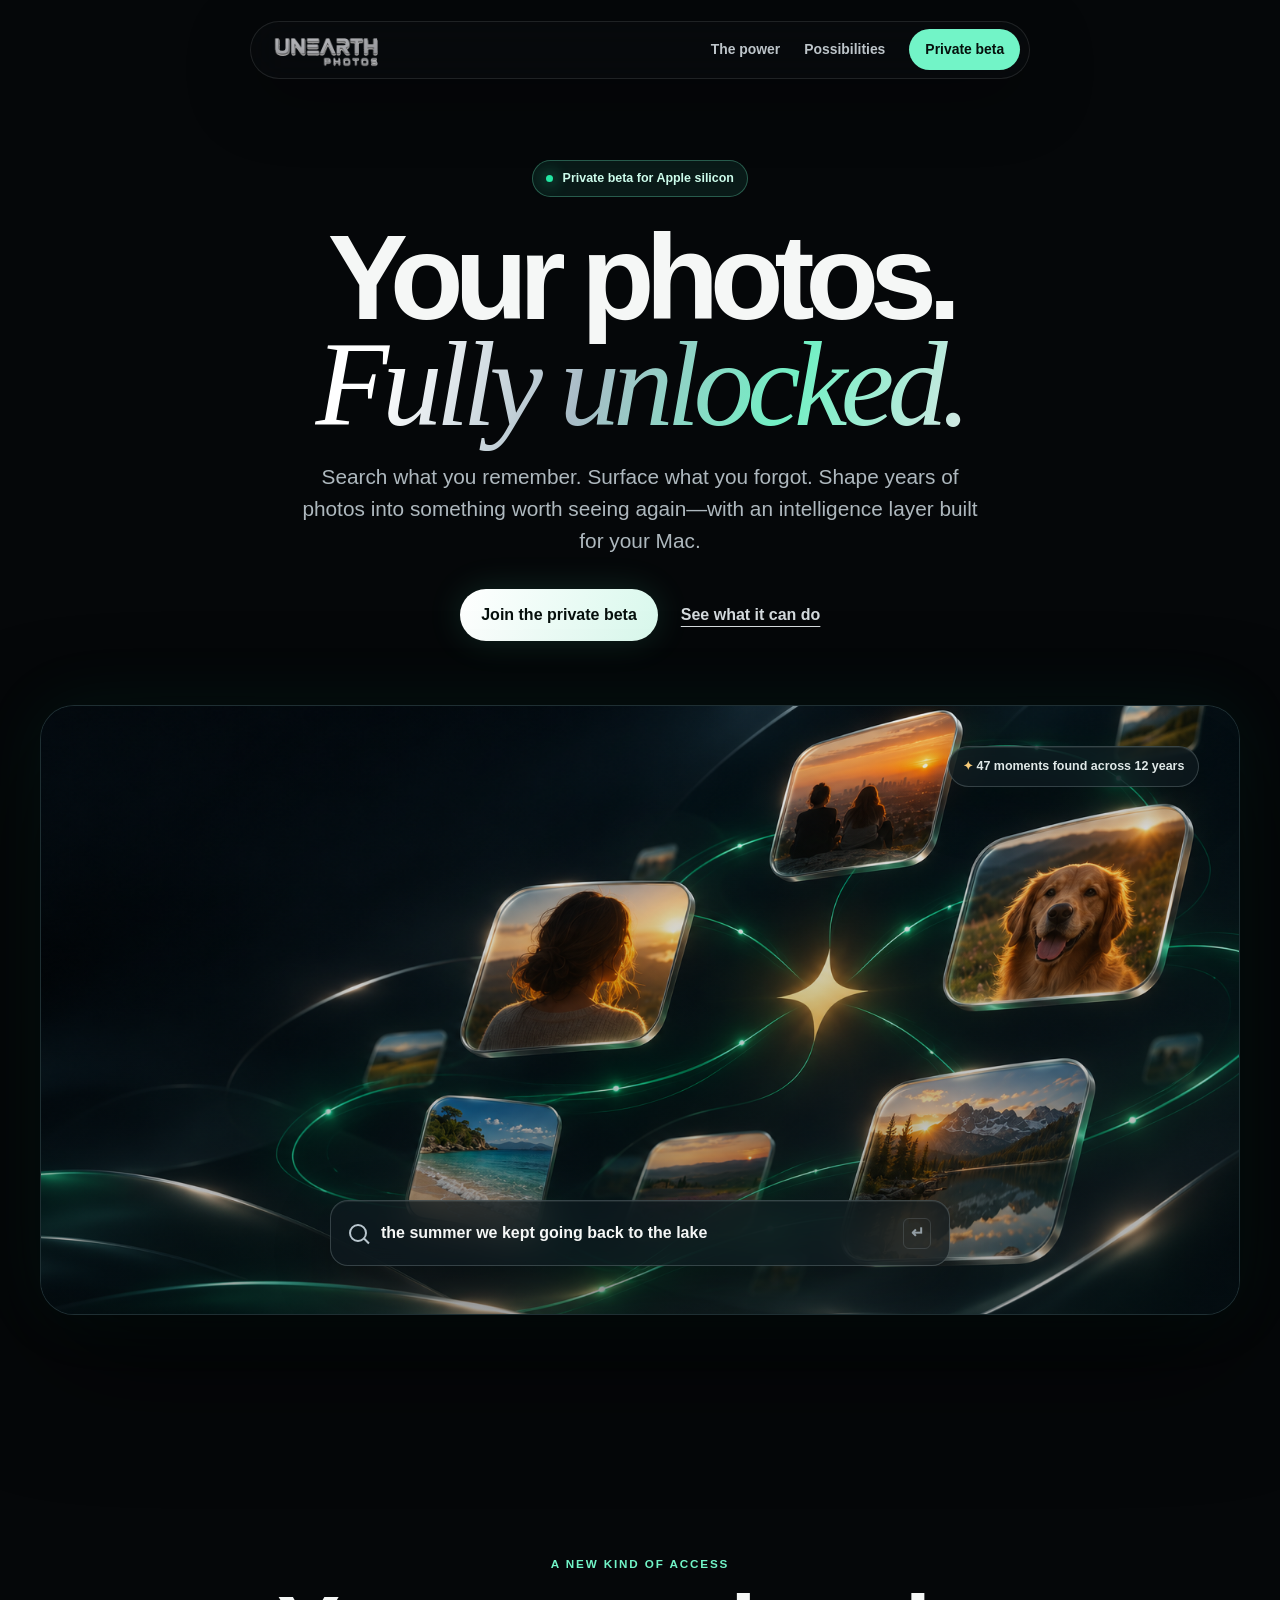
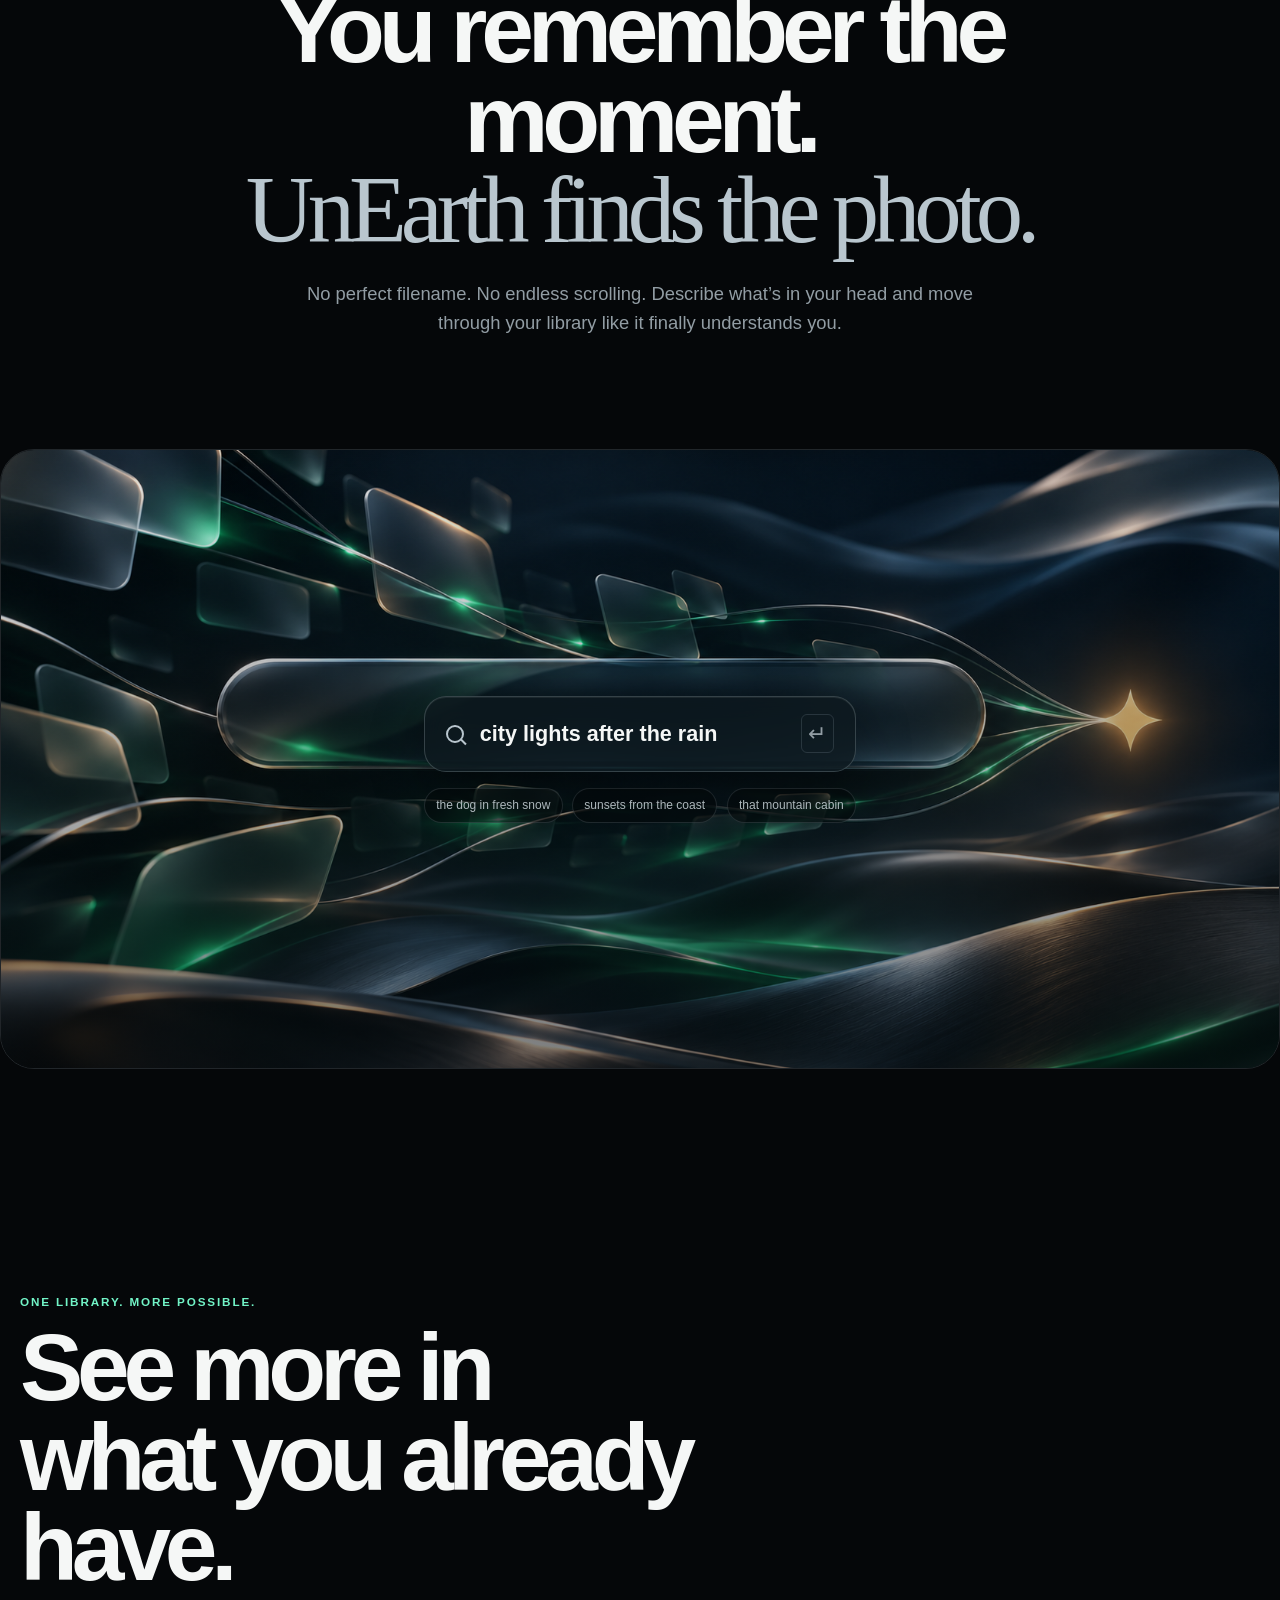
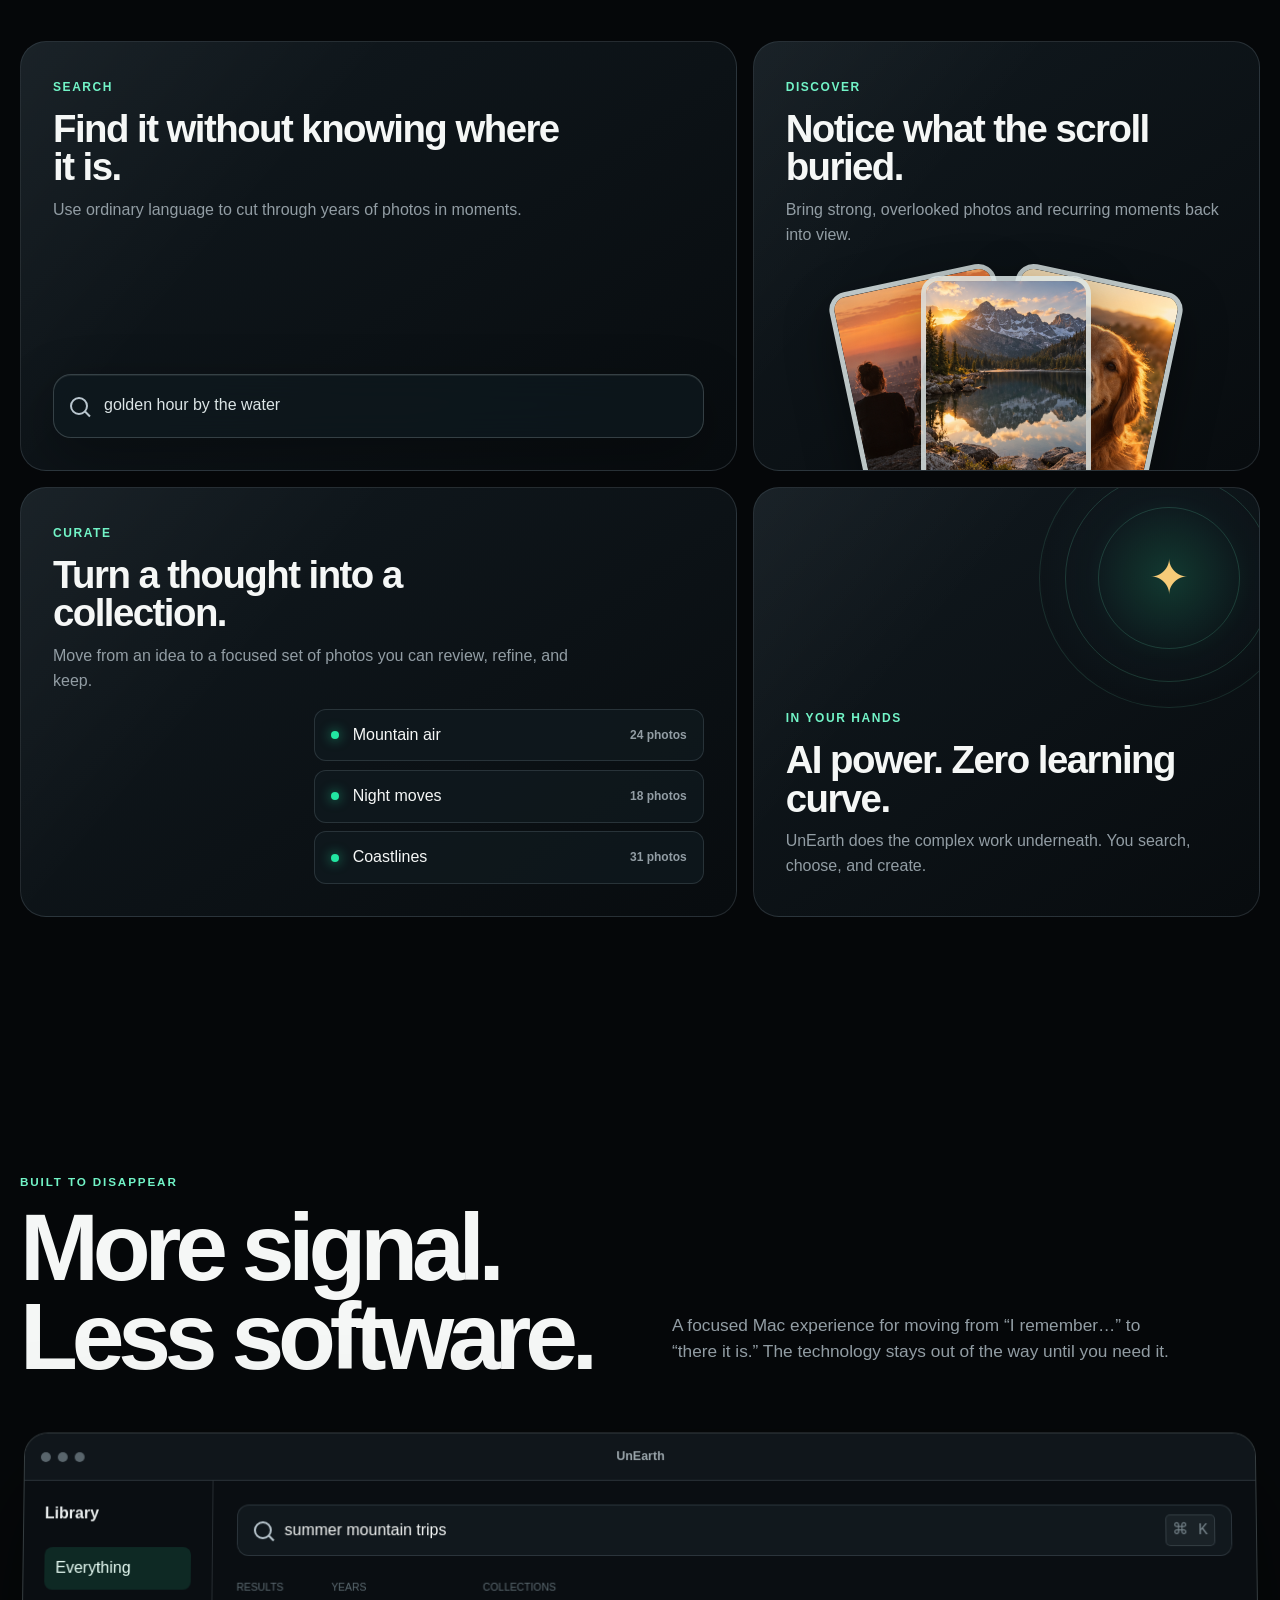
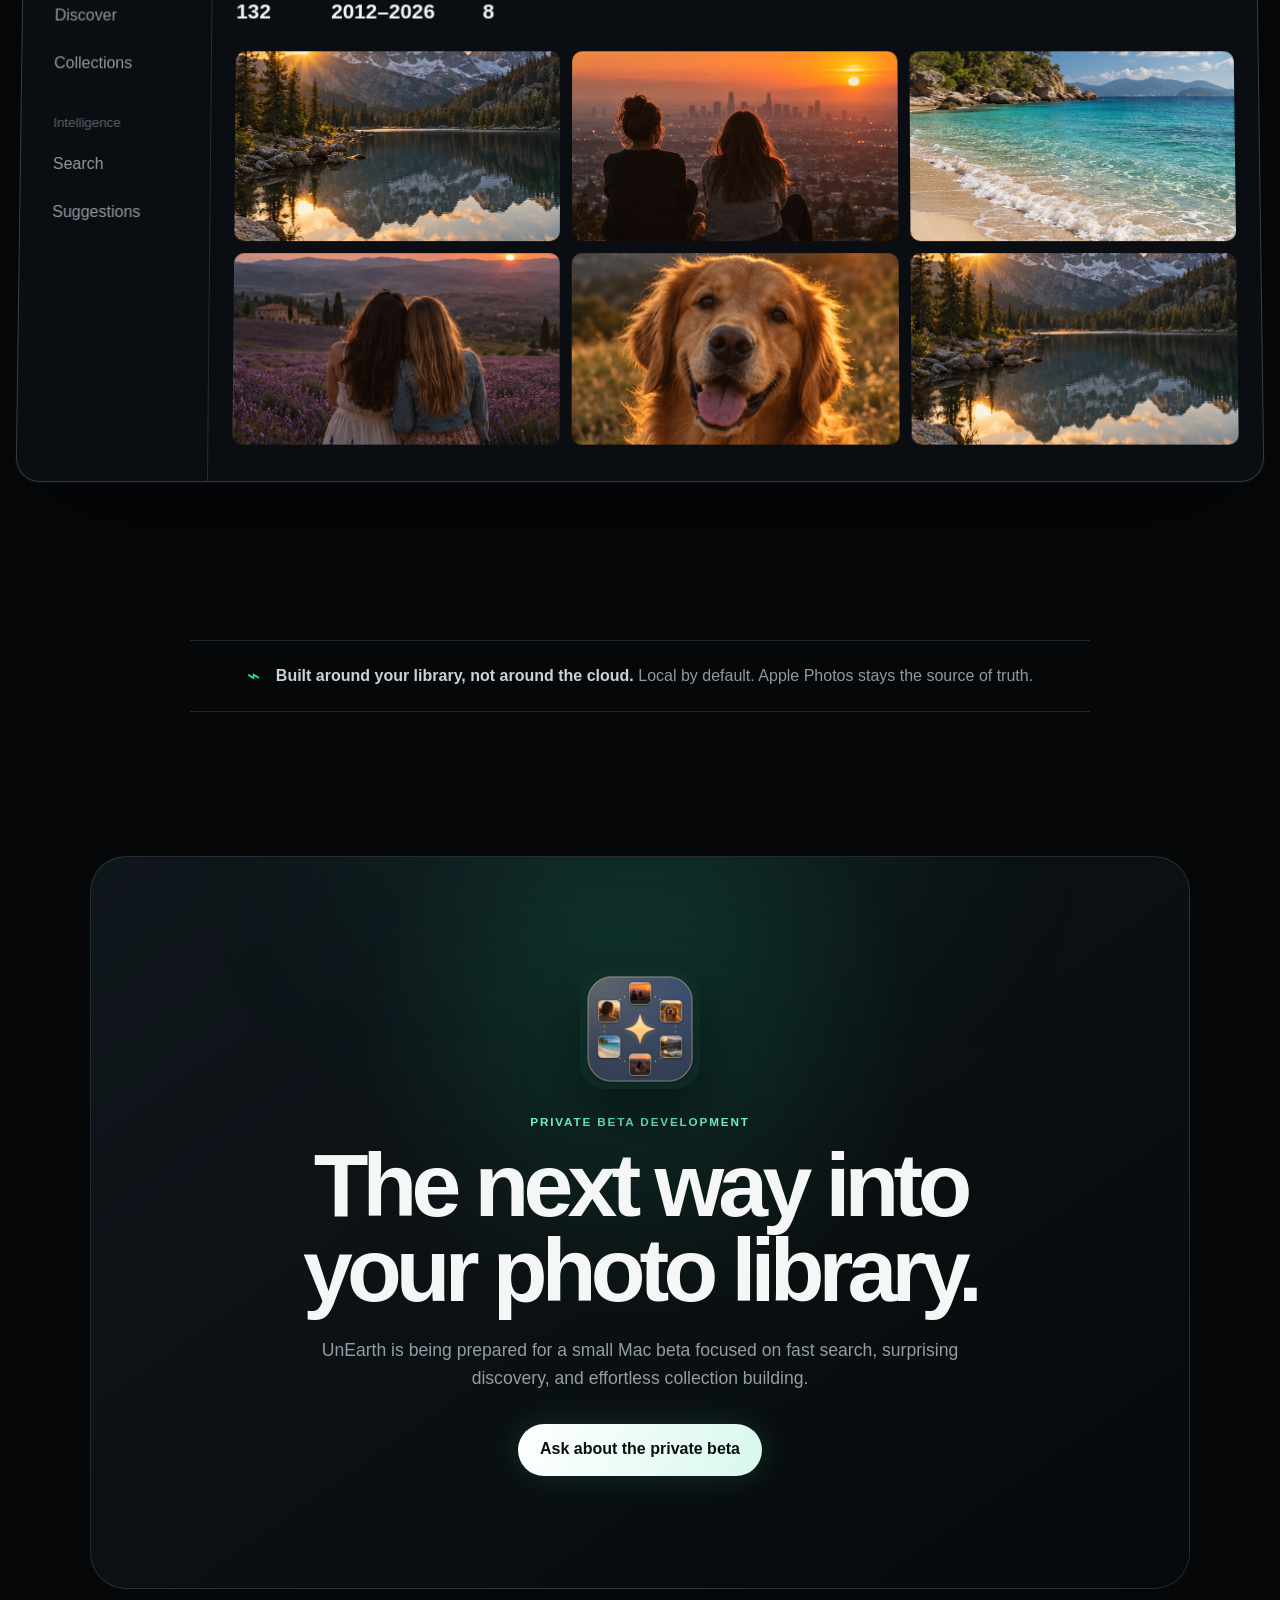
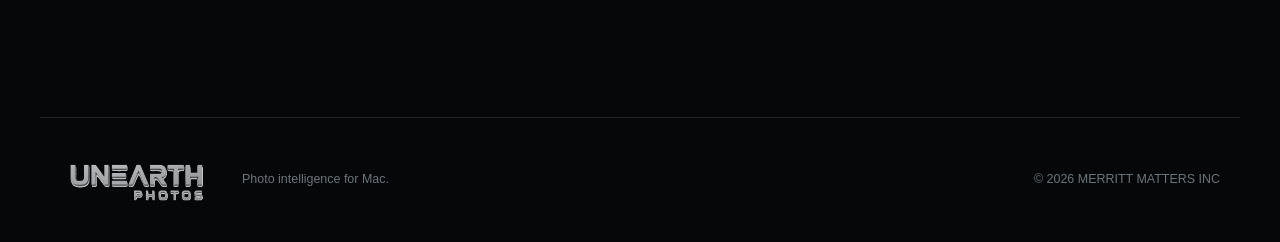
==== website/index.html @ c4a1b998 "Reimagine UnEarth site as futuristic photo intelligence" ====
<!doctype html>
<html lang="en">
<head>
  <meta charset="utf-8"><meta name="viewport" content="width=device-width,initial-scale=1">
  <meta name="description" content="UnEarth gives your Mac the power to search, rediscover, and shape years of photos with local AI.">
  <meta name="theme-color" content="#050709">
  <meta property="og:type" content="website"><meta property="og:url" content="https://unearthphotos.app/">
  <meta property="og:title" content="UnEarth — Your photos, fully unlocked">
  <meta property="og:description" content="Search what you remember. Surface what you forgot. Shape years of photos at the speed of thought.">
  <meta property="og:image" content="https://unearthphotos.app/assets/social-card.png">
  <meta name="twitter:card" content="summary_large_image"><meta name="twitter:title" content="UnEarth — Your photos, fully unlocked"><meta name="twitter:description" content="A new intelligence layer for your photo library, built for Mac."><meta name="twitter:image" content="https://unearthphotos.app/assets/social-card.png">
  <link rel="canonical" href="https://unearthphotos.app/"><link rel="icon" href="assets/favicon.png" type="image/png"><link rel="apple-touch-icon" href="assets/apple-touch-icon.png"><link rel="stylesheet" href="styles.css">
  <title>UnEarth — Your photos, fully unlocked</title>
</head>
<body>
  <a class="skip-link" href="#main">Skip to content</a><div class="ambient ambient-one" aria-hidden="true"></div><div class="ambient ambient-two" aria-hidden="true"></div>
  <header class="site-header">
    <a class="wordmark" href="#top" aria-label="UnEarth Photos home"><img src="assets/unearth-photos-wordmark.png" width="1080" height="320" alt="UnEarth Photos"></a>
    <button class="menu-button" type="button" aria-expanded="false" aria-controls="site-nav"><span class="sr-only">Open navigation</span><span></span><span></span></button>
    <nav id="site-nav" class="site-nav" aria-label="Main navigation"><a href="#power">The power</a><a href="#possibilities">Possibilities</a><a class="nav-cta" href="#beta">Private beta</a></nav>
  </header>
  <main id="main">
    <section class="hero" id="top">
      <div class="hero-copy"><div class="signal-pill"><span></span> Private beta for Apple silicon</div><h1>Your photos.<br><em>Fully unlocked.</em></h1><p>Search what you remember. Surface what you forgot. Shape years of photos into something worth seeing again—with an intelligence layer built for your Mac.</p><div class="hero-actions"><a class="button button-light" href="#beta">Join the private beta</a><a class="quiet-link" href="#power">See what it can do</a></div></div>
      <div class="hero-stage" aria-label="Illustration of UnEarth connecting photos with AI"><img src="assets/hero-intelligence-v2.png" alt="Floating photo tiles linked by emerald light on a dark flowing background"><div class="hero-search glass"><span class="search-symbol" aria-hidden="true"></span><span>the summer we kept going back to the lake</span><span class="command-key" aria-hidden="true">↵</span></div><div class="result-chip glass"><i aria-hidden="true">✦</i> 47 moments found across 12 years</div></div>
    </section>
    <section class="statement" id="power"><p class="kicker">A new kind of access</p><h2>You remember the moment.<br><span>UnEarth finds the photo.</span></h2><p class="statement-copy">No perfect filename. No endless scrolling. Describe what’s in your head and move through your library like it finally understands you.</p></section>
    <section class="search-experience"><img class="flow-art" src="assets/search-flow-v2.png" alt="Emerald and silver light converging through a dark glass search field"><div class="search-overlay"><div class="search-bar glass"><span class="search-symbol"></span><strong>city lights after the rain</strong><span class="command-key">↵</span></div><div class="query-row" aria-label="Example searches"><span>the dog in fresh snow</span><span>sunsets from the coast</span><span>that mountain cabin</span></div></div></section>
    <section class="possibilities" id="possibilities"><div class="section-heading"><div><p class="kicker">One library. More possible.</p><h2>See more in<br>what you already have.</h2></div></div>
      <div class="bento-grid">
        <article class="bento bento-search"><div class="bento-copy"><span>Search</span><h3>Find it without knowing where it is.</h3><p>Use ordinary language to cut through years of photos in moments.</p></div><div class="mini-search glass"><span class="search-symbol"></span><span>golden hour by the water</span></div></article>
        <article class="bento bento-discover"><div class="bento-copy"><span>Discover</span><h3>Notice what the scroll buried.</h3><p>Bring strong, overlooked photos and recurring moments back into view.</p></div><div class="photo-fan" aria-hidden="true"><img src="assets/photo-city.png" alt=""><img src="assets/photo-mountains.png" alt=""><img src="assets/photo-dog.png" alt=""></div></article>
        <article class="bento bento-collect"><div class="bento-copy"><span>Curate</span><h3>Turn a thought into a collection.</h3><p>Move from an idea to a focused set of photos you can review, refine, and keep.</p></div><div class="collection-stack"><div><i></i><span>Mountain air</span><b>24 photos</b></div><div><i></i><span>Night moves</span><b>18 photos</b></div><div><i></i><span>Coastlines</span><b>31 photos</b></div></div></article>
        <article class="bento bento-control"><div class="power-orb" aria-hidden="true"><span>✦</span></div><div class="bento-copy"><span>In your hands</span><h3>AI power. Zero learning curve.</h3><p>UnEarth does the complex work underneath. You search, choose, and create.</p></div></article>
      </div>
    </section>
    <section class="product-reveal"><div class="reveal-copy"><div><p class="kicker">Built to disappear</p><h2>More signal.<br>Less software.</h2></div><p>A focused Mac experience for moving from “I remember…” to “there it is.” The technology stays out of the way until you need it.</p></div>
      <div class="app-window"><div class="window-chrome"><span></span><span></span><span></span><b>UnEarth</b></div><div class="app-shell"><aside><strong>Library</strong><a class="active">Everything</a><a>Discover</a><a>Collections</a><small>Intelligence</small><a>Search</a><a>Suggestions</a></aside><div class="app-content"><div class="app-search"><span class="search-symbol"></span><span>summer mountain trips</span><kbd>⌘ K</kbd></div><div class="app-meta"><div><small>RESULTS</small><strong>132</strong></div><div><small>YEARS</small><strong>2012–2026</strong></div><div><small>COLLECTIONS</small><strong>8</strong></div></div><div class="app-grid"><img src="assets/photo-mountains.png" alt="Synthetic mountain lake"><img src="assets/photo-city.png" alt="Synthetic city sunset"><img src="assets/photo-ocean.png" alt="Synthetic ocean scene"><img src="assets/photo-friends.png" alt="Synthetic friends in lavender"><img src="assets/photo-dog.png" alt="Synthetic golden retriever"><img src="assets/photo-mountains.png" alt="Synthetic mountain lake"></div></div></div></div>
    </section>
    <section class="trust-line"><span class="trust-icon" aria-hidden="true">⌁</span><p><strong>Built around your library, not around the cloud.</strong> Local by default. Apple Photos stays the source of truth.</p></section>
    <section class="beta" id="beta"><div class="beta-glow" aria-hidden="true"></div><img src="assets/app-icon.png" width="120" height="120" alt="UnEarth app icon"><p class="kicker">Private beta development</p><h2>The next way into<br>your photo library.</h2><p>UnEarth is being prepared for a small Mac beta focused on fast search, surprising discovery, and effortless collection building.</p><a class="button button-light" href="mailto:hello@unearthphotos.app?subject=UnEarth%20private%20beta">Ask about the private beta</a></section>
  </main>
  <footer><a class="footer-wordmark" href="#top"><img src="assets/unearth-photos-wordmark.png" alt="UnEarth Photos"></a><p>Photo intelligence for Mac.</p><p>© <span id="year">2026</span> MERRITT MATTERS INC</p></footer>
  <script src="script.js"></script>
</body>
</html>
---- website/styles.css ----
:root{--black:#050709;--panel:#0d1318;--navy:#132532;--emerald:#22e6a2;--emerald-soft:#72f4c7;--silver:#b9c6ce;--gold:#f7cb78;--white:#f5f7f6;--muted:#929da4;--line:rgba(194,215,225,.15);--glass:rgba(15,25,31,.72);--sans:-apple-system,BlinkMacSystemFont,"SF Pro Display","Segoe UI",sans-serif;--serif:Iowan Old Style,Baskerville,"Times New Roman",serif}
*{box-sizing:border-box}html{scroll-behavior:smooth;background:var(--black)}body{margin:0;overflow-x:hidden;color:var(--white);background:var(--black);font:16px/1.55 var(--sans)}img{display:block;max-width:100%}a{color:inherit}button,a{-webkit-tap-highlight-color:transparent}:focus-visible{outline:3px solid var(--emerald);outline-offset:4px;border-radius:6px}.skip-link{position:fixed;z-index:100;left:1rem;top:-5rem;padding:.75rem 1rem;color:#07110e;background:var(--emerald-soft)}.skip-link:focus{top:1rem}.sr-only{position:absolute;width:1px;height:1px;margin:-1px;overflow:hidden;clip:rect(0,0,0,0);white-space:nowrap}.ambient{position:fixed;z-index:-1;pointer-events:none;border-radius:50%;filter:blur(100px);opacity:.2}.ambient-one{width:36rem;height:36rem;top:8rem;left:-20rem;background:#167c63}.ambient-two{width:38rem;height:38rem;top:55rem;right:-24rem;background:#234c68}
.site-header{position:absolute;z-index:20;top:1.3rem;left:50%;transform:translateX(-50%);width:min(780px,calc(100% - 2rem));min-height:58px;display:grid;grid-template-columns:1fr auto 1fr;align-items:center;padding:.45rem .55rem .45rem 1rem;border:1px solid rgba(255,255,255,.1);border-radius:999px;background:rgba(8,11,13,.78);box-shadow:0 18px 65px rgba(0,0,0,.35);backdrop-filter:blur(20px)}.wordmark{justify-self:start;width:116px}.wordmark img{width:100%;height:auto}.site-nav{grid-column:2/4;justify-self:end;display:flex;align-items:center;gap:1.5rem}.site-nav a{color:#bdc5ca;text-decoration:none;font-size:.87rem;font-weight:650}.site-nav a:hover{color:#fff}.site-nav .nav-cta{padding:.62rem 1rem;color:#05100c;background:var(--emerald-soft);border-radius:999px}.menu-button{display:none}
.hero{position:relative;min-height:1040px;padding:10rem 1.25rem 6rem;text-align:center}.hero::before{content:"";position:absolute;z-index:-1;inset:0 0 auto;height:780px;background:radial-gradient(circle at 50% 35%,rgba(24,105,92,.25),transparent 47%),linear-gradient(180deg,#050709 0%,rgba(5,7,9,.5) 75%,#050709 100%)}.hero-copy{max-width:930px;margin:auto}.signal-pill{display:inline-flex;align-items:center;gap:.6rem;padding:.48rem .8rem;border:1px solid rgba(114,244,199,.3);border-radius:999px;color:#ccfceb;background:rgba(22,73,60,.3);font-size:.78rem;font-weight:700}.signal-pill span{width:7px;height:7px;border-radius:50%;background:var(--emerald);box-shadow:0 0 15px var(--emerald)}h1,h2,h3,p{margin-top:0}h1{margin:1.8rem 0 1.4rem;font-size:clamp(4.5rem,9.4vw,9.2rem);line-height:.88;letter-spacing:-.075em;font-weight:730}h1 em{font-family:var(--serif);font-weight:500;letter-spacing:-.055em;color:transparent;background:linear-gradient(110deg,#fff 12%,#a8bbc6 42%,#71f0c4 72%,#d8e7e5);-webkit-background-clip:text;background-clip:text}.hero-copy>p{max-width:700px;margin:auto;color:#aeb8be;font-size:clamp(1.05rem,1.8vw,1.3rem)}.hero-actions{display:flex;align-items:center;justify-content:center;gap:1.4rem;margin-top:2rem}.button{display:inline-flex;min-height:52px;align-items:center;justify-content:center;padding:.8rem 1.35rem;border-radius:999px;text-decoration:none;font-weight:760}.button-light{color:#07100d;background:linear-gradient(110deg,#fff,#d8f8ec);box-shadow:0 0 35px rgba(85,239,187,.14)}.quiet-link{color:#d4dadd;font-weight:680;text-underline-offset:.35rem}.hero-stage{position:relative;max-width:1200px;height:610px;margin:4rem auto 0;overflow:hidden;border:1px solid rgba(141,190,190,.18);border-radius:34px;background:#071015;box-shadow:0 50px 120px rgba(0,0,0,.55),0 0 70px rgba(29,206,148,.08)}.hero-stage::after{content:"";position:absolute;inset:0;background:linear-gradient(180deg,rgba(4,7,9,.05),rgba(4,7,9,.35));pointer-events:none}.hero-stage>img{width:100%;height:100%;object-fit:cover}.glass{border:1px solid rgba(214,232,232,.2);background:var(--glass);box-shadow:inset 0 1px 0 rgba(255,255,255,.07),0 18px 55px rgba(0,0,0,.3);backdrop-filter:blur(20px)}.hero-search{position:absolute;z-index:3;left:50%;bottom:3rem;transform:translateX(-50%);width:min(620px,calc(100% - 3rem));min-height:66px;display:flex;align-items:center;gap:.9rem;padding:.85rem 1.1rem;border-radius:18px;text-align:left;font-weight:650}.search-symbol{position:relative;display:inline-block;flex:0 0 auto;width:18px;height:18px;border:2px solid var(--silver);border-radius:50%}.search-symbol::after{content:"";position:absolute;width:7px;height:2px;right:-5px;bottom:-2px;transform:rotate(45deg);background:var(--silver)}.command-key{margin-left:auto;padding:.12rem .42rem;border:1px solid var(--line);border-radius:6px;color:var(--muted)}.result-chip{position:absolute;z-index:3;right:2.5rem;top:2.5rem;padding:.6rem .85rem;border-radius:999px;color:#dfe8e7;font-size:.78rem;font-weight:700}.result-chip i{color:var(--gold);font-style:normal}
.statement{max-width:1100px;margin:auto;padding:9rem 1.25rem 5rem;text-align:center}.kicker{color:var(--emerald-soft);text-transform:uppercase;letter-spacing:.16em;font-size:.73rem;font-weight:800}.statement h2,.section-heading h2,.reveal-copy h2,.beta h2{margin-bottom:1.5rem;font-size:clamp(3.5rem,7.4vw,7.4rem);line-height:.95;letter-spacing:-.065em}.statement h2 span{font-family:var(--serif);font-weight:500;color:var(--silver)}.statement-copy{max-width:700px;margin:auto;color:var(--muted);font-size:1.15rem}
.search-experience{position:relative;max-width:1280px;height:620px;margin:2rem auto 9rem;overflow:hidden;border:1px solid var(--line);border-radius:34px}.flow-art{width:100%;height:100%;object-fit:cover}.search-experience::after{content:"";position:absolute;inset:0;background:linear-gradient(180deg,rgba(3,6,8,.1),rgba(3,6,8,.52))}.search-overlay{position:absolute;z-index:2;inset:0;display:grid;place-content:center;width:min(740px,calc(100% - 2rem));margin:auto}.search-bar{min-height:76px;display:flex;align-items:center;gap:1rem;padding:1rem 1.3rem;border-radius:22px;font-size:clamp(1rem,2vw,1.35rem)}.query-row{display:flex;justify-content:center;flex-wrap:wrap;gap:.6rem;margin-top:1rem}.query-row span{padding:.45rem .7rem;color:#bdc8cd;background:rgba(5,10,12,.58);border:1px solid var(--line);border-radius:999px;font-size:.75rem}
.possibilities{max-width:1280px;margin:auto;padding:5rem 1.25rem 9rem}.section-heading{margin-bottom:3rem}.section-heading h2{max-width:800px;margin-bottom:0}.bento-grid{display:grid;grid-template-columns:repeat(12,1fr);gap:1rem}.bento{position:relative;min-height:430px;overflow:hidden;padding:2rem;border:1px solid var(--line);border-radius:26px;background:linear-gradient(145deg,rgba(18,27,33,.95),rgba(8,12,15,.98))}.bento::before{content:"";position:absolute;inset:0;background:linear-gradient(130deg,rgba(255,255,255,.04),transparent 35%);pointer-events:none}.bento-search,.bento-collect{grid-column:span 7}.bento-discover,.bento-control{grid-column:span 5}.bento-copy{position:relative;z-index:2;max-width:520px}.bento-copy>span{color:var(--emerald-soft);font-size:.75rem;font-weight:780;text-transform:uppercase;letter-spacing:.13em}.bento h3{margin:.7rem 0;font-size:clamp(1.75rem,3vw,3rem);line-height:1;letter-spacing:-.04em}.bento p{color:var(--muted)}.mini-search{position:absolute;left:2rem;right:2rem;bottom:2rem;min-height:64px;display:flex;align-items:center;gap:1rem;padding:1rem;border-radius:18px;color:#dce5e6}.photo-fan{position:absolute;left:50%;bottom:-3.2rem;width:320px;height:245px;transform:translateX(-50%)}.photo-fan img{position:absolute;width:170px;height:210px;object-fit:cover;border:5px solid rgba(219,229,229,.85);border-radius:18px;box-shadow:0 20px 50px rgba(0,0,0,.45)}.photo-fan img:nth-child(1){left:0;transform:rotate(-12deg)}.photo-fan img:nth-child(2){left:75px;z-index:2}.photo-fan img:nth-child(3){right:0;transform:rotate(12deg)}.collection-stack{position:absolute;right:2rem;bottom:2rem;width:min(390px,calc(100% - 4rem))}.collection-stack div{display:grid;grid-template-columns:10px 1fr auto;align-items:center;gap:.75rem;margin-top:.55rem;padding:.8rem 1rem;border:1px solid var(--line);border-radius:12px;background:rgba(16,26,31,.8)}.collection-stack i{width:8px;height:8px;border-radius:50%;background:var(--emerald);box-shadow:0 0 12px rgba(34,230,162,.7)}.collection-stack b{color:var(--muted);font-size:.75rem}.power-orb{position:absolute;width:260px;height:260px;right:-40px;top:-40px;display:grid;place-items:center;border-radius:50%;background:radial-gradient(circle,rgba(47,255,183,.16),rgba(21,50,58,.1) 45%,transparent 70%);border:1px solid rgba(114,244,199,.12)}.power-orb::before,.power-orb::after{content:"";position:absolute;border:1px solid rgba(114,244,199,.16);border-radius:50%}.power-orb::before{inset:25px}.power-orb::after{inset:58px}.power-orb span{color:var(--gold);font-size:3rem}.bento-control .bento-copy{position:absolute;left:2rem;right:2rem;bottom:1.3rem}
.product-reveal{max-width:1280px;margin:auto;padding:7rem 1.25rem 10rem}.reveal-copy{display:grid;grid-template-columns:1fr 1fr;gap:4rem;align-items:end;margin-bottom:3rem}.reveal-copy h2{margin:0}.reveal-copy>p{max-width:500px;color:var(--muted);font-size:1.08rem}.app-window{overflow:hidden;border:1px solid rgba(203,225,228,.22);border-radius:24px;background:#0a0e12;box-shadow:0 45px 120px rgba(0,0,0,.55);transform:perspective(1600px) rotateX(2deg)}.window-chrome{height:48px;display:flex;align-items:center;gap:7px;padding:0 1rem;border-bottom:1px solid var(--line);background:#10161b}.window-chrome span{width:10px;height:10px;border-radius:50%;background:#59656c}.window-chrome b{margin:auto;transform:translateX(-25px);font-size:.78rem;color:#9ba6ac}.app-shell{display:grid;grid-template-columns:190px 1fr;min-height:600px}.app-shell aside{display:flex;flex-direction:column;gap:.35rem;padding:1.3rem;border-right:1px solid var(--line);color:#8f9aa0}.app-shell aside strong{margin-bottom:1rem;color:#e9eded}.app-shell aside a{padding:.55rem .7rem;border-radius:8px}.app-shell aside .active{color:#eafff7;background:rgba(38,201,148,.14)}.app-shell aside small{margin:1.4rem .7rem .3rem;color:#58666d}.app-content{padding:1.5rem}.app-search{height:52px;display:flex;align-items:center;gap:.8rem;padding:0 1rem;border:1px solid var(--line);border-radius:12px;background:#11181d}.app-search kbd{margin-left:auto;color:#75838a;background:#1a2227;border:1px solid var(--line);border-radius:5px;padding:.15rem .4rem}.app-meta{display:flex;gap:3rem;padding:1.5rem 0}.app-meta div{display:flex;flex-direction:column}.app-meta small{color:#5d6b72;font-size:.65rem}.app-meta strong{font-size:1.3rem}.app-grid{display:grid;grid-template-columns:repeat(3,1fr);gap:.75rem}.app-grid img{width:100%;height:190px;object-fit:cover;border-radius:10px}
.trust-line{max-width:900px;margin:0 auto 9rem;display:flex;align-items:center;justify-content:center;gap:1rem;padding:1.1rem 1.4rem;color:#8e9aa0;border-top:1px solid var(--line);border-bottom:1px solid var(--line);text-align:center}.trust-line p{margin:0}.trust-line strong{color:#cbd3d6}.trust-icon{color:var(--emerald);font-size:1.4rem}.beta{position:relative;max-width:1100px;margin:0 auto 8rem;overflow:hidden;padding:7rem 1.25rem;text-align:center;border:1px solid var(--line);border-radius:36px;background:radial-gradient(circle at 50% 25%,rgba(34,230,162,.13),transparent 36%),linear-gradient(145deg,#10171c,#06090b)}.beta-glow{position:absolute;width:500px;height:180px;left:50%;top:-100px;transform:translateX(-50%);background:var(--emerald);filter:blur(120px);opacity:.13}.beta img{position:relative;margin:0 auto 1.5rem;border-radius:25px;box-shadow:0 25px 55px rgba(0,0,0,.45)}.beta h2{font-size:clamp(3.5rem,7vw,6.5rem)}.beta>p:not(.kicker){max-width:650px;margin:0 auto 2rem;color:var(--muted);font-size:1.1rem}footer{max-width:1200px;margin:auto;padding:2.5rem 1.25rem;display:flex;align-items:center;gap:2rem;border-top:1px solid var(--line);color:#69767c;font-size:.78rem}.footer-wordmark{width:150px}.footer-wordmark img{width:100%}footer p{margin:0}footer p:last-child{margin-left:auto}
@media(max-width:900px){.hero{min-height:auto}.hero-stage{height:520px}.bento-search,.bento-discover,.bento-collect,.bento-control{grid-column:span 12}.reveal-copy{grid-template-columns:1fr;gap:1rem}.app-shell{grid-template-columns:140px 1fr}.app-grid{grid-template-columns:repeat(2,1fr)}}
@media(max-width:680px){.site-header{width:calc(100vw - 2rem);grid-template-columns:1fr 44px;padding-left:1rem}.wordmark{width:105px}.menu-button{display:grid;place-content:center;gap:6px;width:44px;height:44px;border:0;background:transparent}.menu-button span:not(.sr-only){display:block;width:22px;height:2px;background:#dce4e6}.site-nav{display:none;position:absolute;top:66px;left:0;right:0;grid-column:auto;flex-direction:column;align-items:stretch;gap:.3rem;padding:1rem;background:rgba(8,11,13,.96);border:1px solid var(--line);border-radius:18px}.site-nav.open{display:flex}.site-nav a{padding:.7rem}.site-nav .nav-cta{text-align:center}.hero{width:100vw;padding:8.5rem 1rem 6rem}.hero-copy>p{max-width:330px;font-size:1rem}.hero h1{font-size:clamp(2.9rem,12vw,3.6rem)}.hero-actions{flex-direction:column}.hero-stage{height:470px;margin-top:3rem;border-radius:24px}.hero-stage>img{object-position:63% center}.hero-search{bottom:1rem;font-size:.8rem}.result-chip{top:1rem;right:1rem;max-width:75%;white-space:nowrap;overflow:hidden;text-overflow:ellipsis}.statement{padding-top:6rem}.statement h2,.section-heading h2,.reveal-copy h2,.beta h2{font-size:clamp(3.2rem,15vw,4.6rem)}.search-experience{height:500px;margin-bottom:5rem;border-radius:24px}.flow-art{object-position:62% center}.query-row span:nth-child(n+3){display:none}.section-heading{display:block}.bento{min-height:400px;padding:1.4rem}.mini-search{left:1.4rem;right:1.4rem;bottom:1.4rem}.collection-stack{left:1.4rem;right:1.4rem;bottom:1.4rem;width:auto}.bento-control .bento-copy{left:1.4rem;right:1.4rem}.product-reveal{overflow:hidden;padding-top:4rem}.app-window{width:780px;transform:perspective(1600px) rotateX(2deg) translateX(-12%)}.trust-line{margin-left:1rem;margin-right:1rem}.beta{margin-left:1rem;margin-right:1rem;padding:5rem 1rem}footer{align-items:flex-start;flex-direction:column;gap:.6rem}footer p:last-child{margin-left:0}}
@media(prefers-reduced-motion:reduce){html{scroll-behavior:auto}*,*::before,*::after{animation-duration:.01ms!important;transition-duration:.01ms!important}}@media(prefers-contrast:more){:root{--muted:#bac2c6;--line:rgba(255,255,255,.35)}.glass{background:#10171c}.button-light{outline:2px solid #fff}}
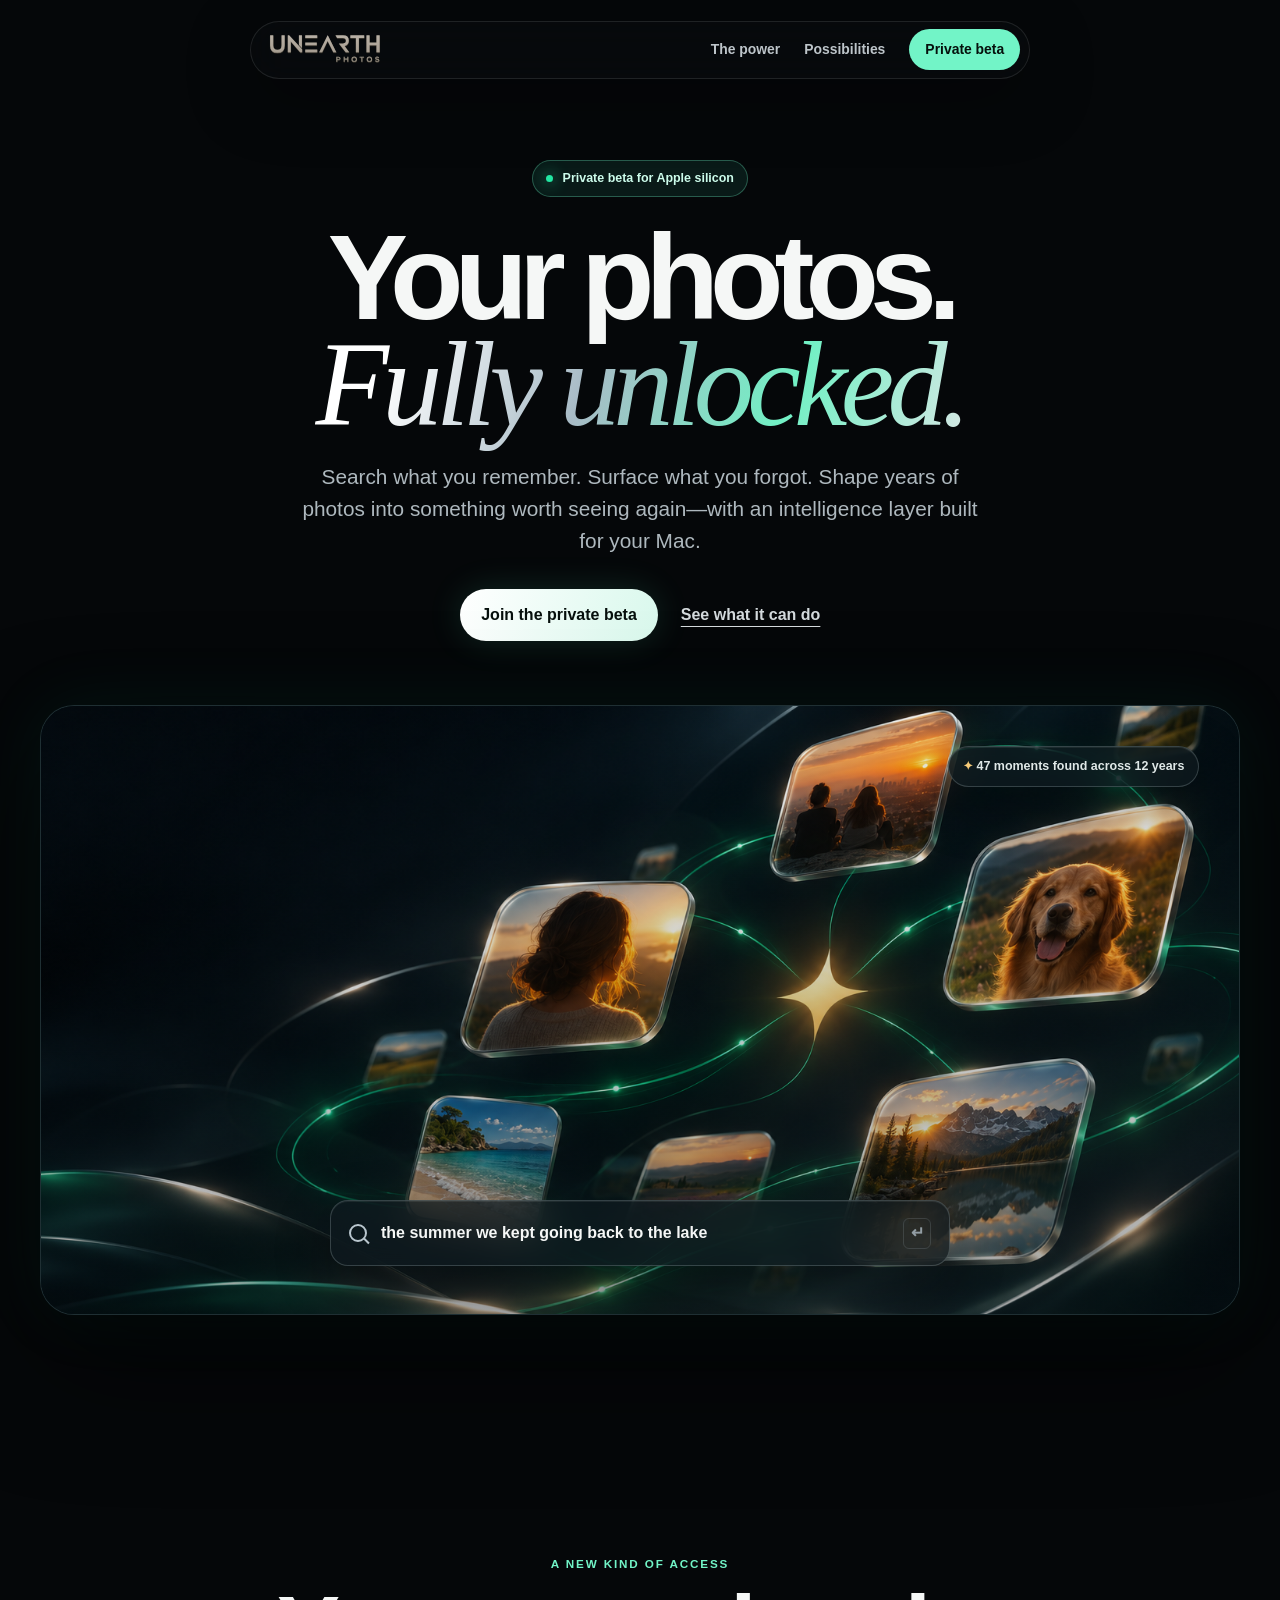
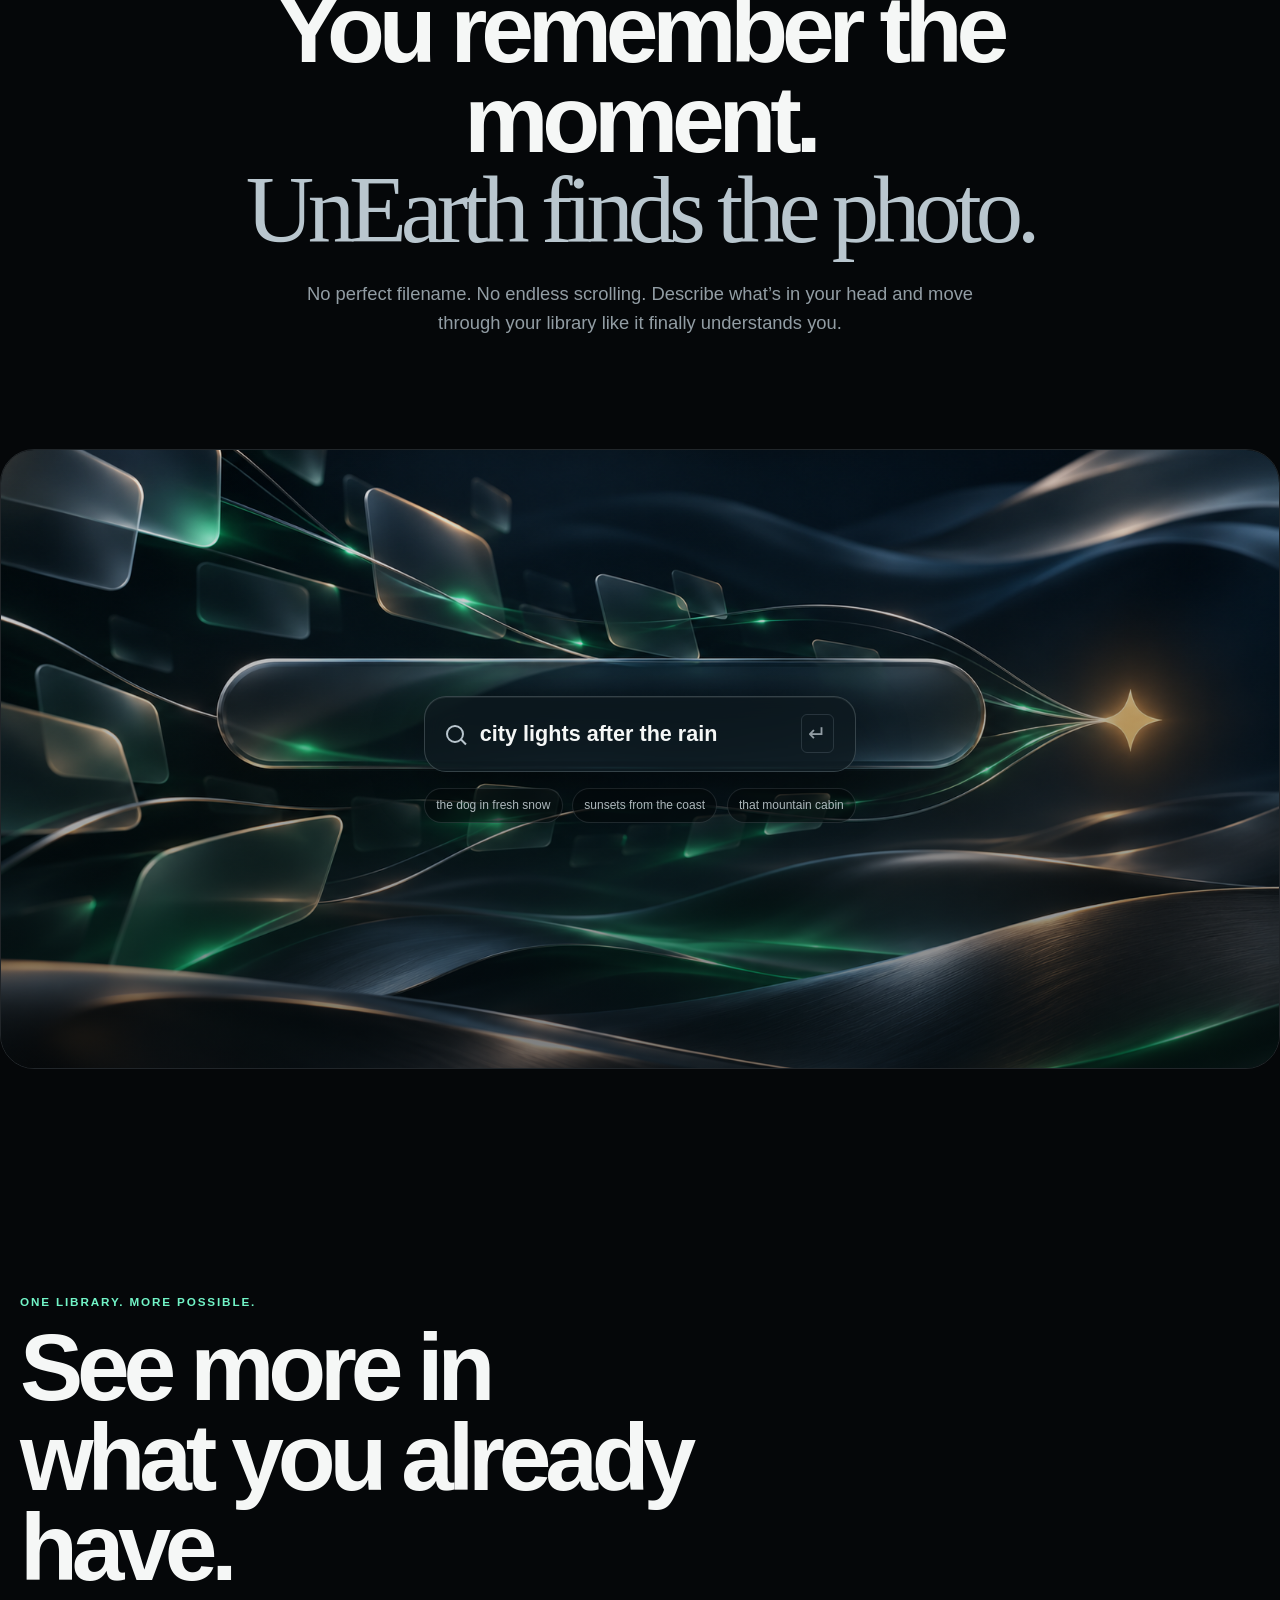
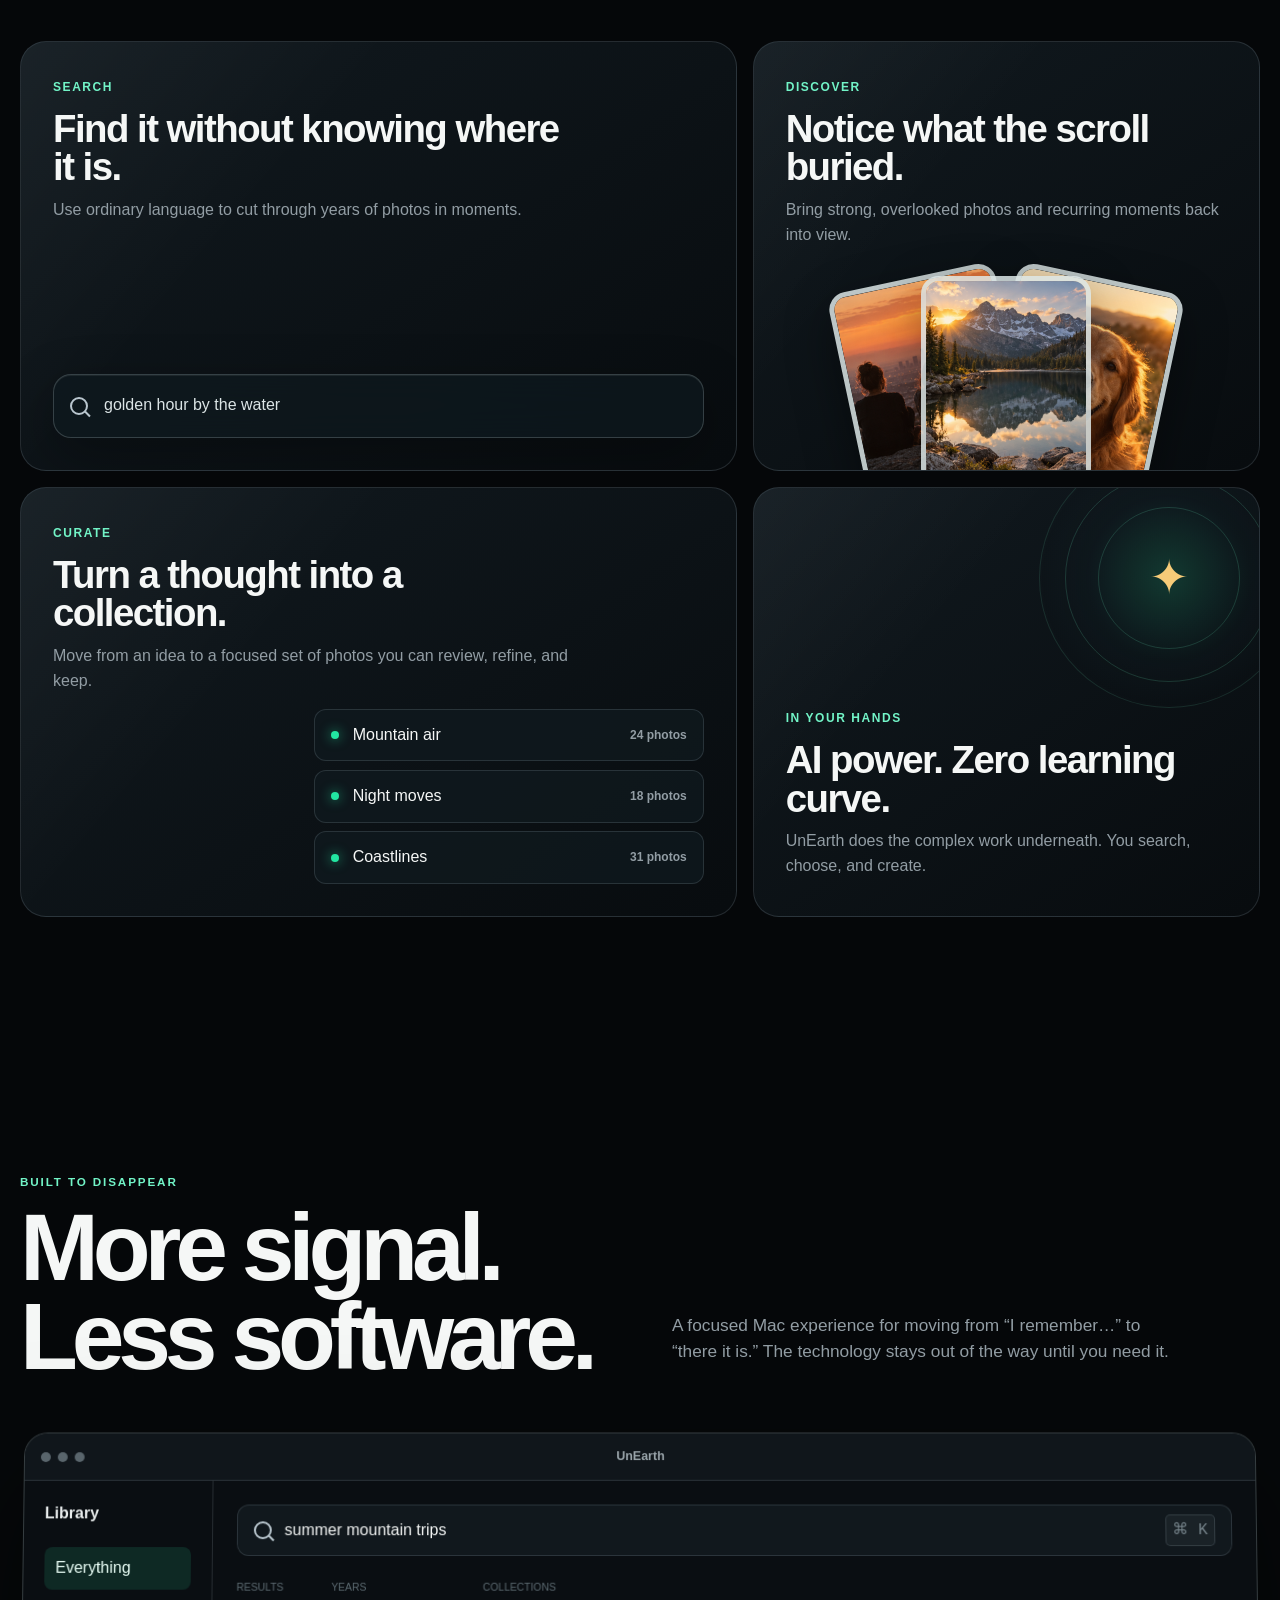
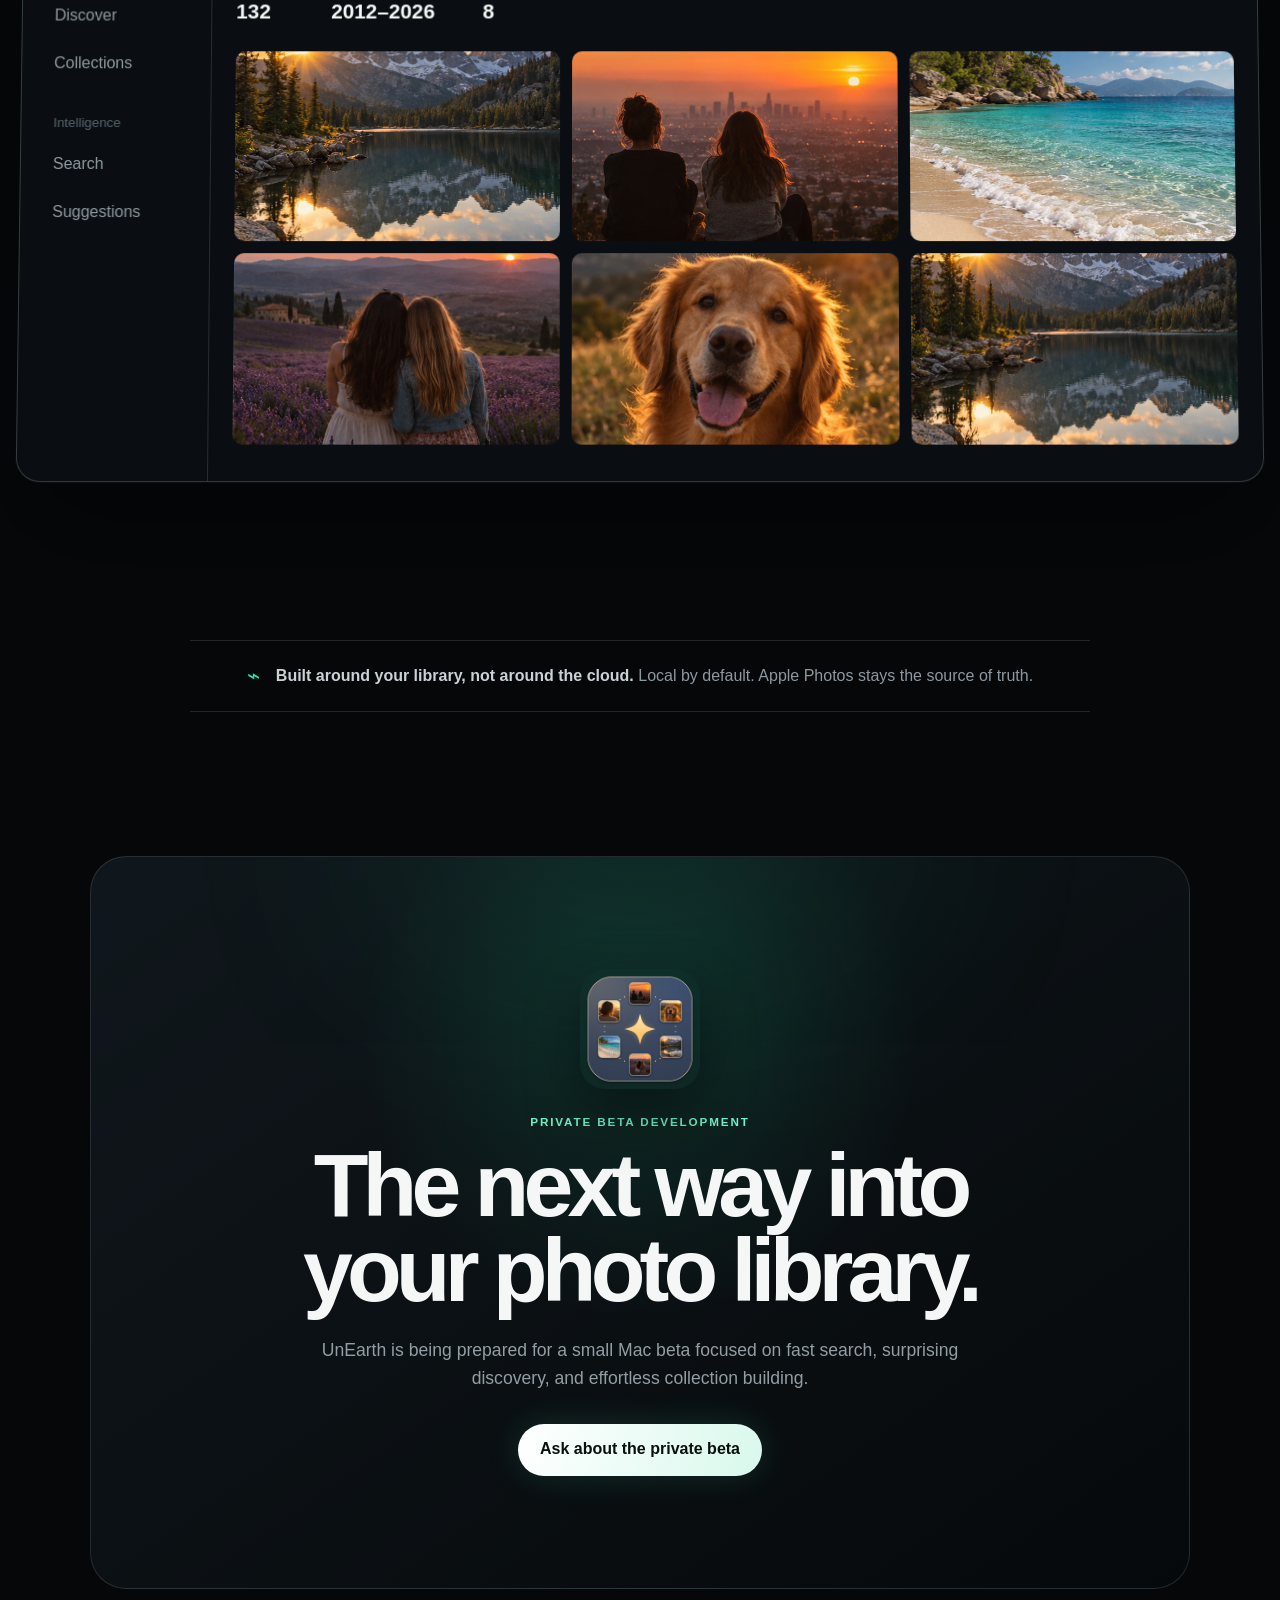
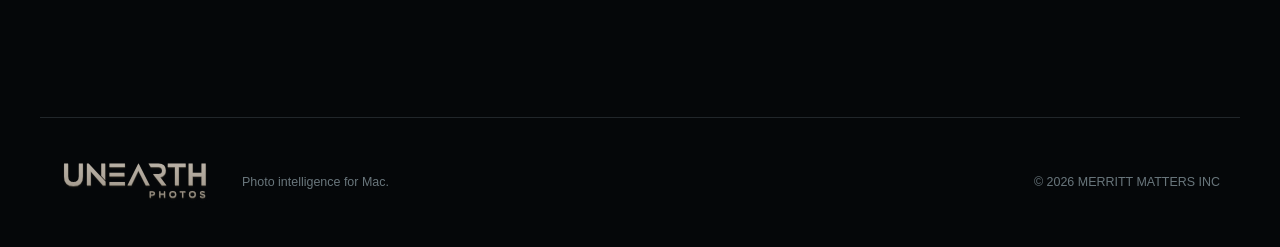
==== commit 8c2409ab: "Use supplied solid UnEarth logo" ====
--- a/website/index.html
+++ b/website/index.html
@@ -15,7 +15,7 @@
 <body>
   <a class="skip-link" href="#main">Skip to content</a><div class="ambient ambient-one" aria-hidden="true"></div><div class="ambient ambient-two" aria-hidden="true"></div>
   <header class="site-header">
-    <a class="wordmark" href="#top" aria-label="UnEarth Photos home"><img src="assets/unearth-photos-wordmark.png" width="1080" height="320" alt="UnEarth Photos"></a>
+    <a class="wordmark" href="#top" aria-label="UnEarth Photos home"><img src="assets/unearth-photos-solid.svg" width="1080" height="320" alt="UnEarth Photos"></a>
     <button class="menu-button" type="button" aria-expanded="false" aria-controls="site-nav"><span class="sr-only">Open navigation</span><span></span><span></span></button>
     <nav id="site-nav" class="site-nav" aria-label="Main navigation"><a href="#power">The power</a><a href="#possibilities">Possibilities</a><a class="nav-cta" href="#beta">Private beta</a></nav>
   </header>
@@ -40,7 +40,7 @@
     <section class="trust-line"><span class="trust-icon" aria-hidden="true">⌁</span><p><strong>Built around your library, not around the cloud.</strong> Local by default. Apple Photos stays the source of truth.</p></section>
     <section class="beta" id="beta"><div class="beta-glow" aria-hidden="true"></div><img src="assets/app-icon.png" width="120" height="120" alt="UnEarth app icon"><p class="kicker">Private beta development</p><h2>The next way into<br>your photo library.</h2><p>UnEarth is being prepared for a small Mac beta focused on fast search, surprising discovery, and effortless collection building.</p><a class="button button-light" href="mailto:hello@unearthphotos.app?subject=UnEarth%20private%20beta">Ask about the private beta</a></section>
   </main>
-  <footer><a class="footer-wordmark" href="#top"><img src="assets/unearth-photos-wordmark.png" alt="UnEarth Photos"></a><p>Photo intelligence for Mac.</p><p>© <span id="year">2026</span> MERRITT MATTERS INC</p></footer>
+  <footer><a class="footer-wordmark" href="#top"><img src="assets/unearth-photos-solid.svg" alt="UnEarth Photos"></a><p>Photo intelligence for Mac.</p><p>© <span id="year">2026</span> MERRITT MATTERS INC</p></footer>
   <script src="script.js"></script>
 </body>
 </html>
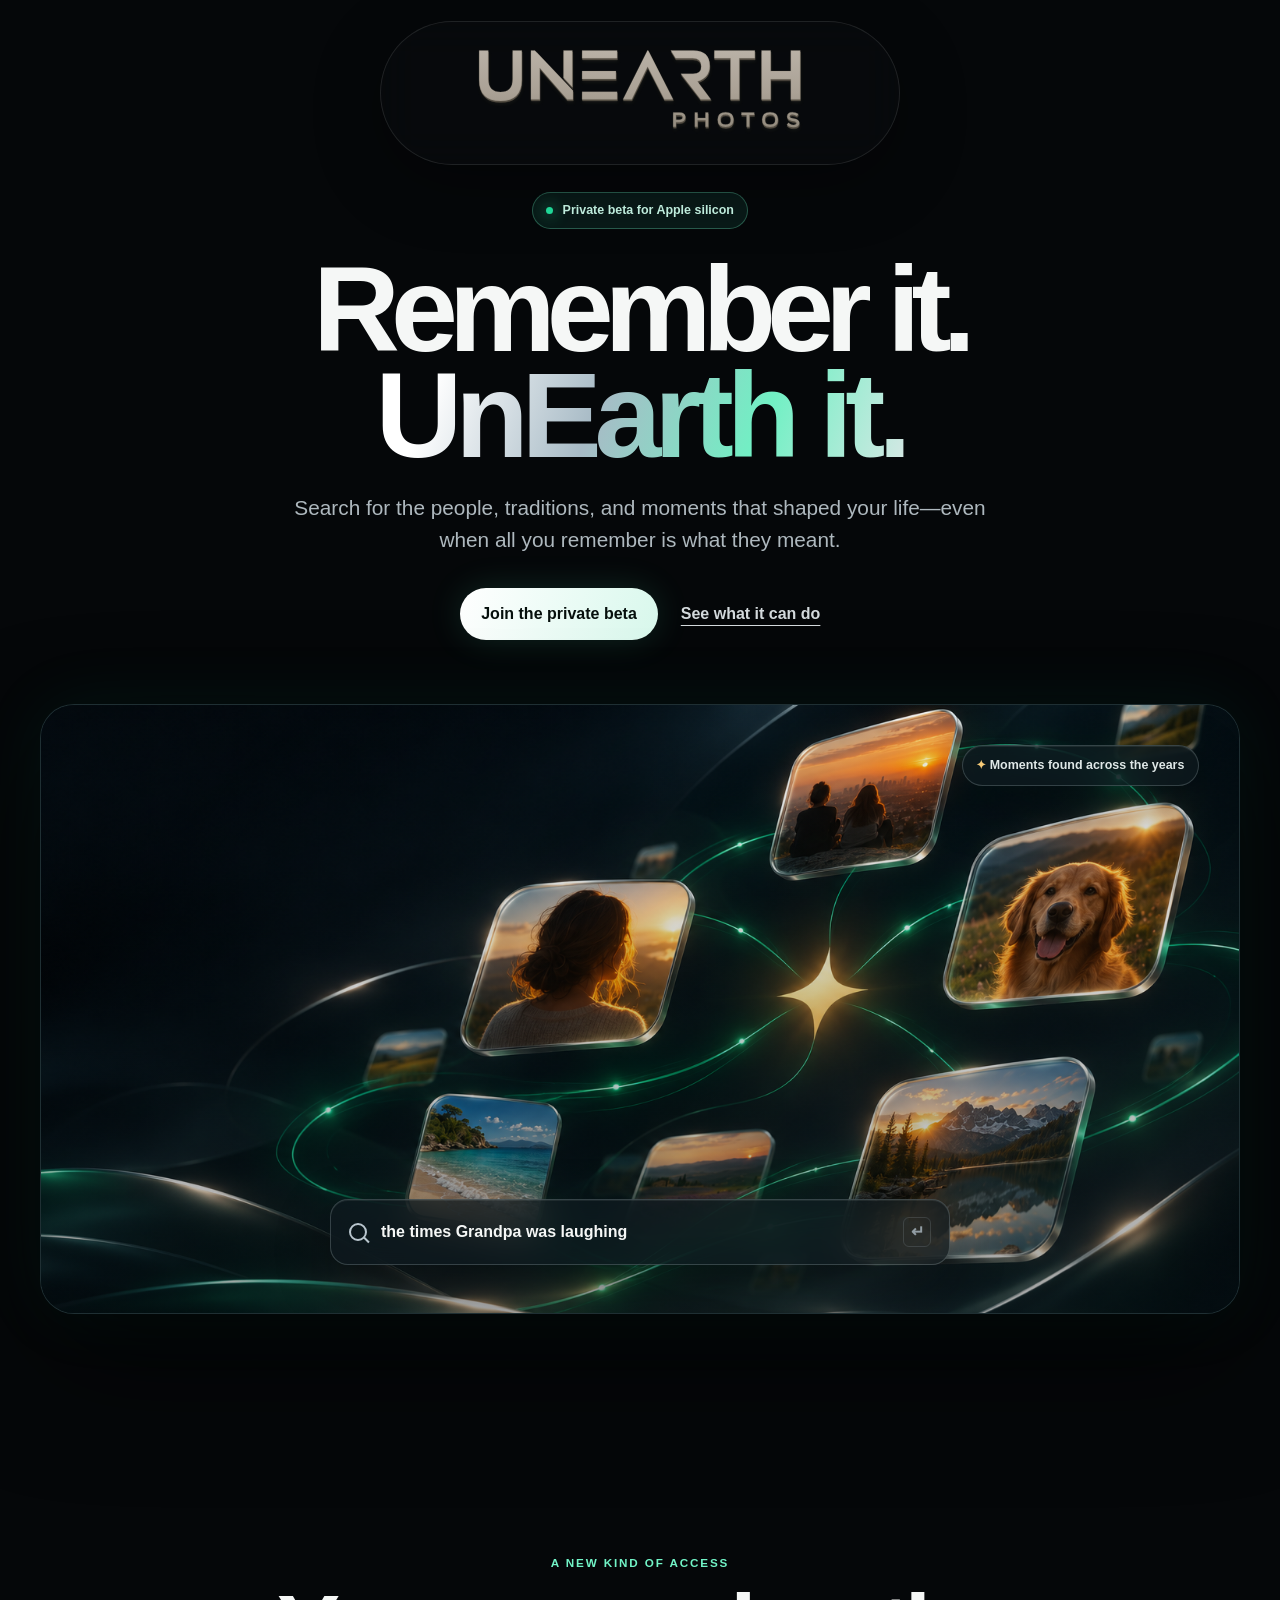
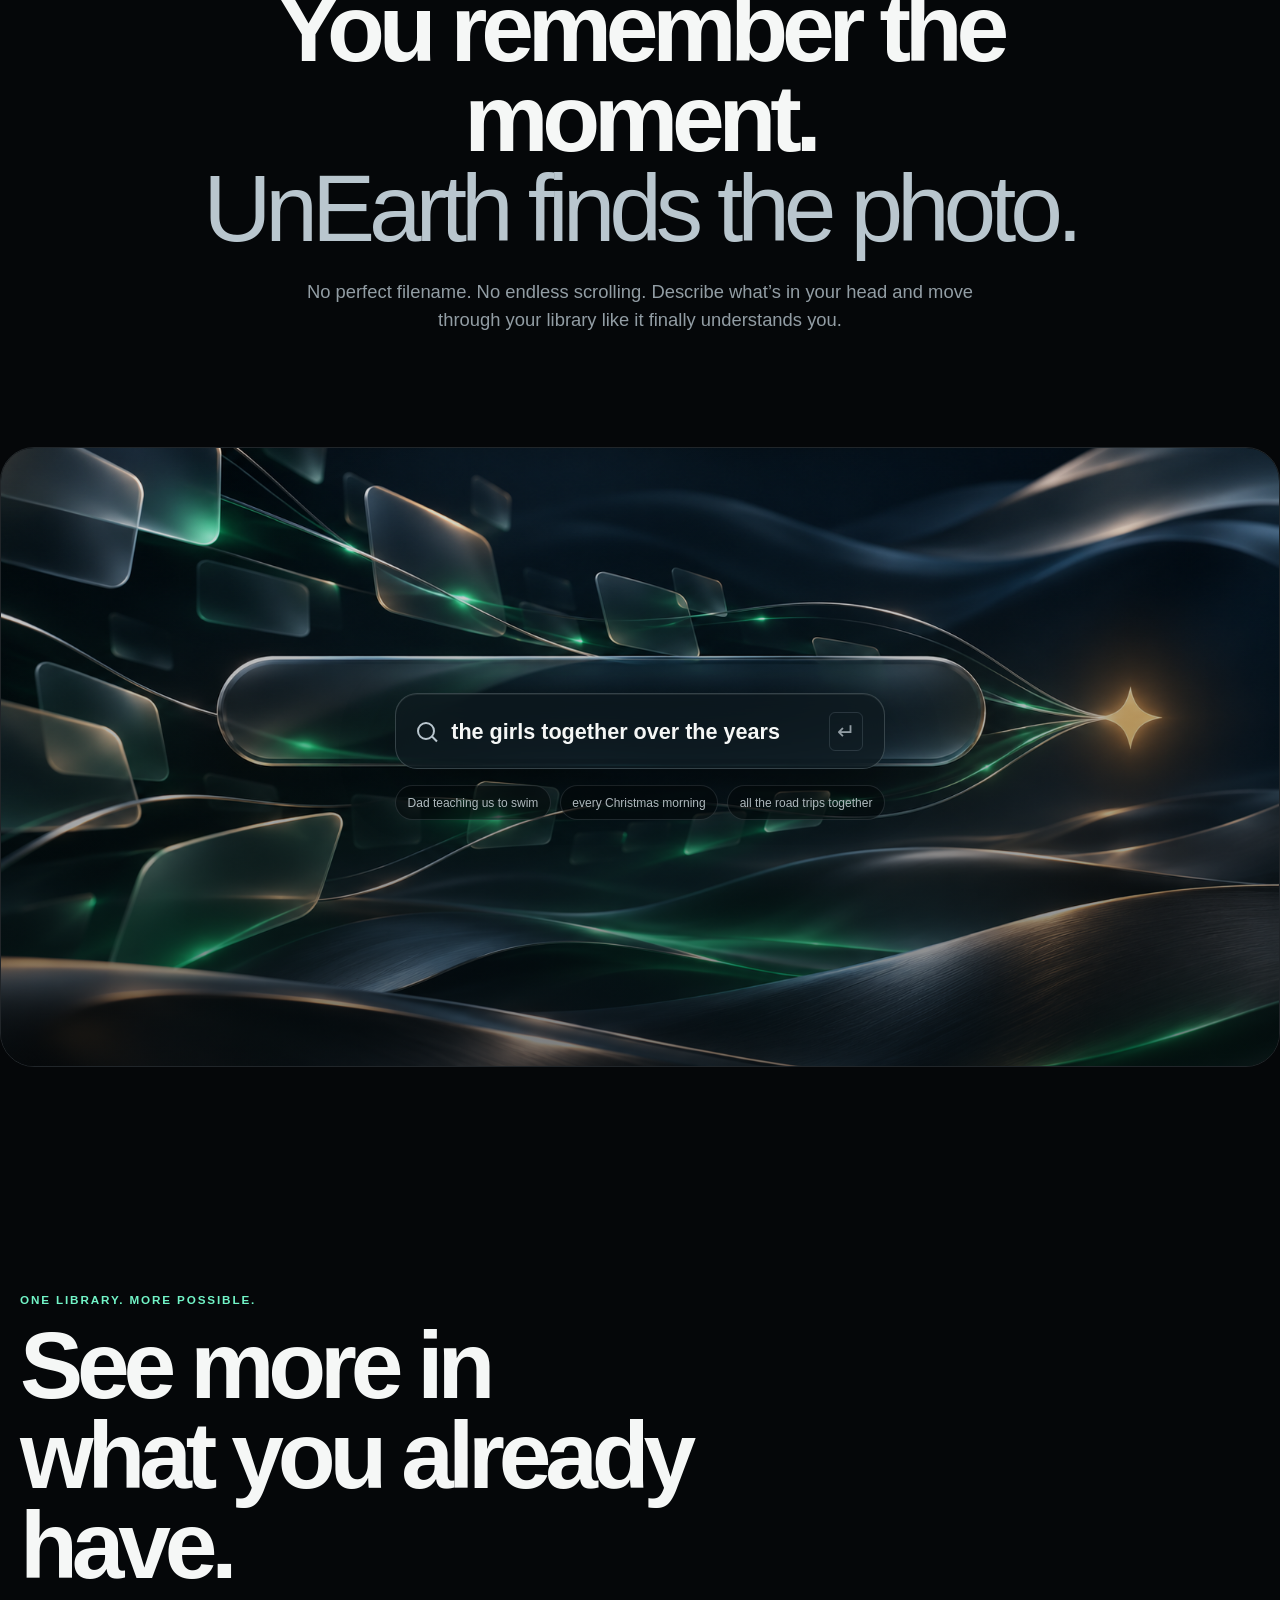
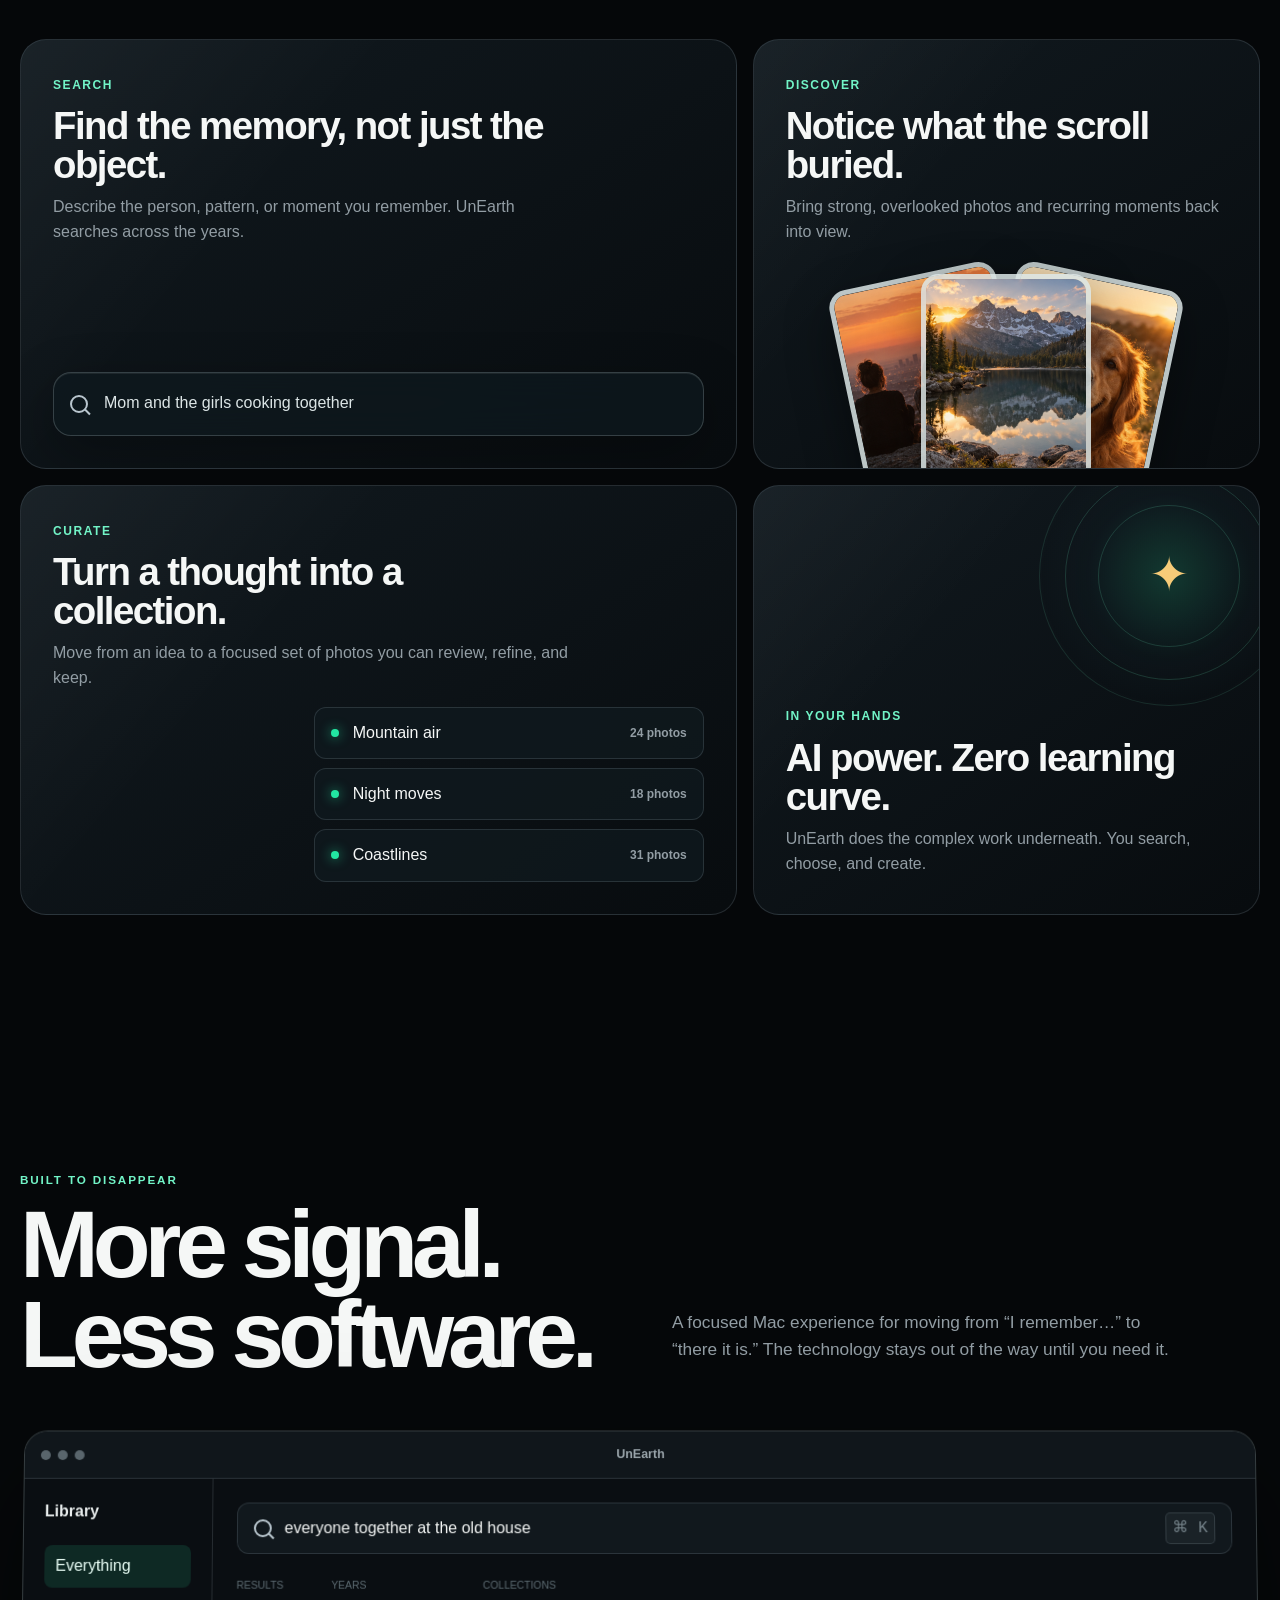
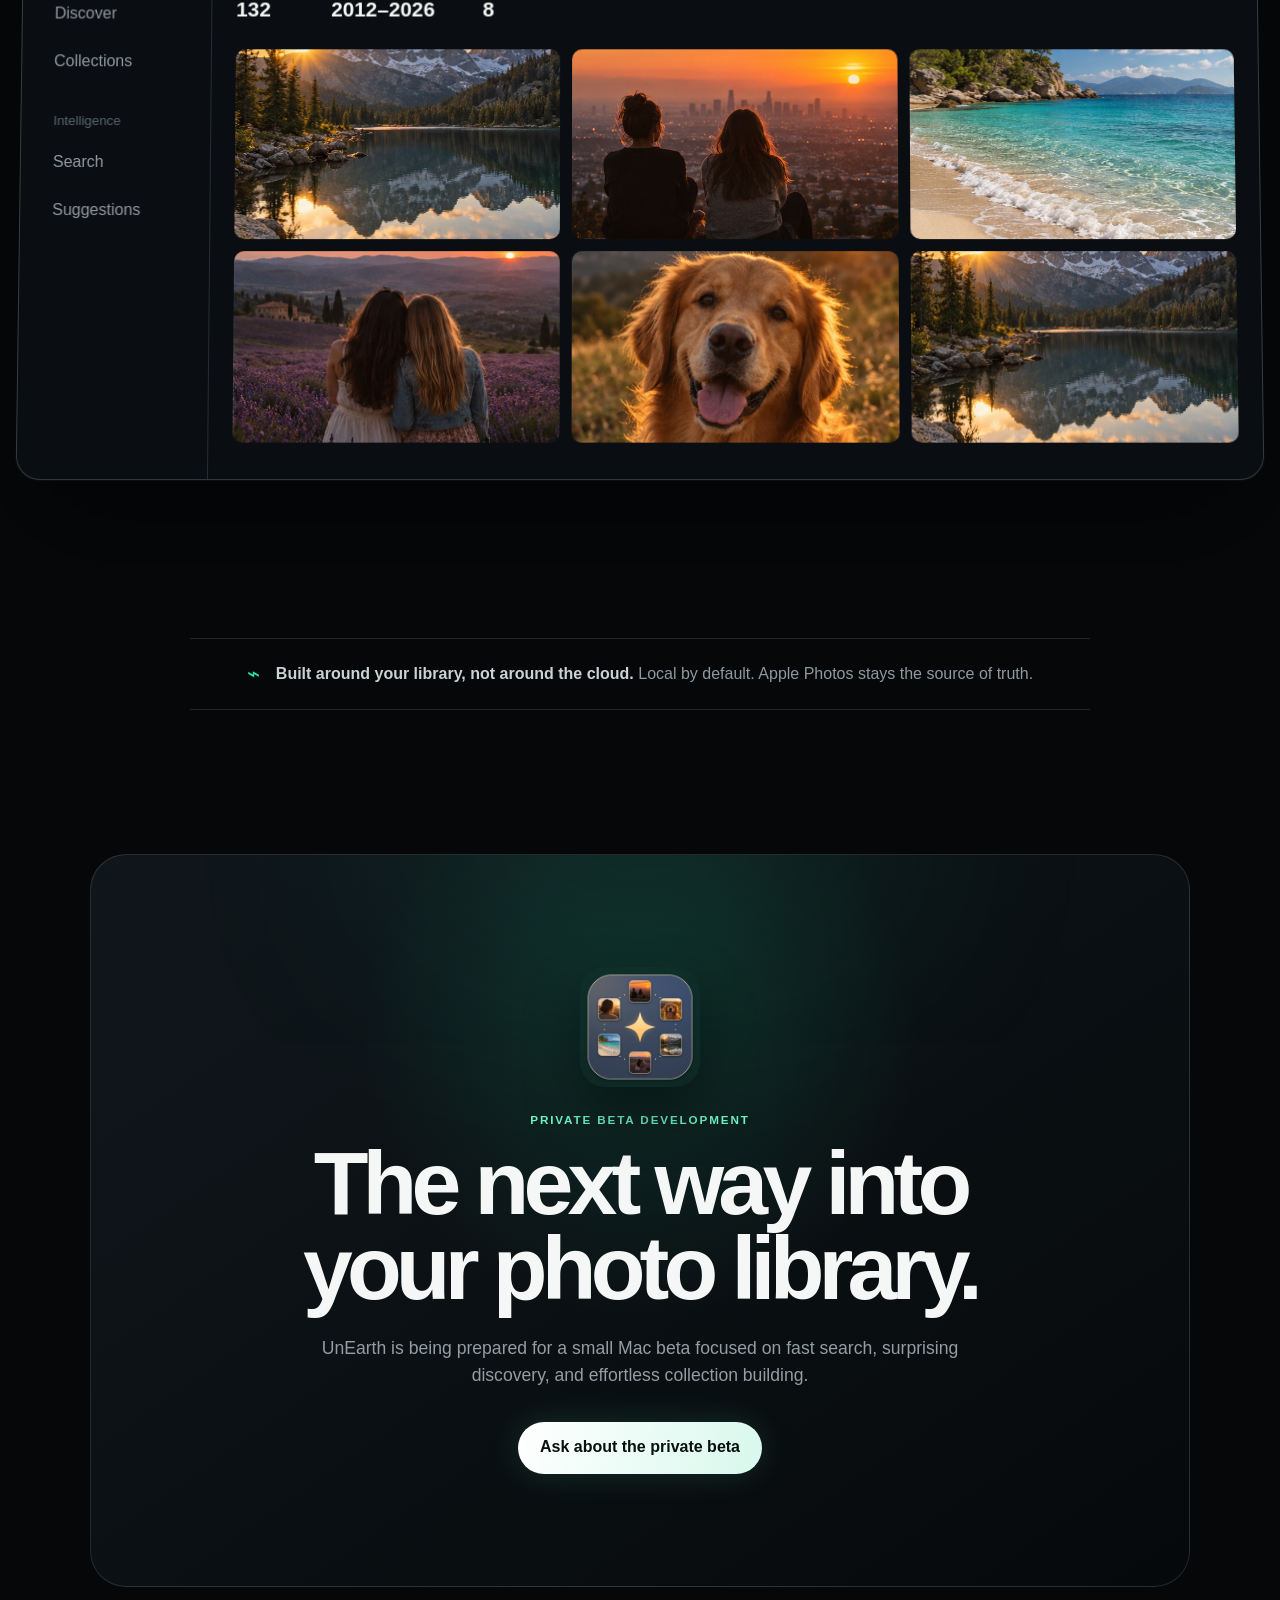
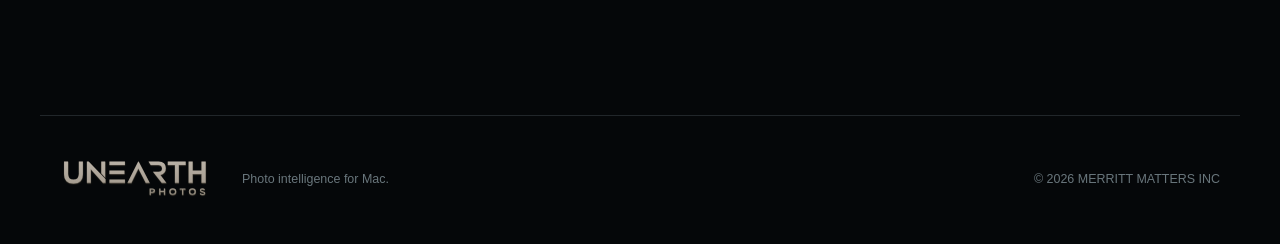
==== commit 2ad2a73e: "Center brand and shift search language to memories" ====
--- a/website/index.html
+++ b/website/index.html
@@ -5,37 +5,35 @@
   <meta name="description" content="UnEarth gives your Mac the power to search, rediscover, and shape years of photos with local AI.">
   <meta name="theme-color" content="#050709">
   <meta property="og:type" content="website"><meta property="og:url" content="https://unearthphotos.app/">
-  <meta property="og:title" content="UnEarth — Your photos, fully unlocked">
-  <meta property="og:description" content="Search what you remember. Surface what you forgot. Shape years of photos at the speed of thought.">
+  <meta property="og:title" content="UnEarth — Remember it. UnEarth it.">
+  <meta property="og:description" content="Search for the people, traditions, and moments that shaped your life—even when all you remember is what they meant.">
   <meta property="og:image" content="https://unearthphotos.app/assets/social-card.png">
-  <meta name="twitter:card" content="summary_large_image"><meta name="twitter:title" content="UnEarth — Your photos, fully unlocked"><meta name="twitter:description" content="A new intelligence layer for your photo library, built for Mac."><meta name="twitter:image" content="https://unearthphotos.app/assets/social-card.png">
+  <meta name="twitter:card" content="summary_large_image"><meta name="twitter:title" content="UnEarth — Remember it. UnEarth it."><meta name="twitter:description" content="Find the people, traditions, and moments you remember across years of photos."><meta name="twitter:image" content="https://unearthphotos.app/assets/social-card.png">
   <link rel="canonical" href="https://unearthphotos.app/"><link rel="icon" href="assets/favicon.png" type="image/png"><link rel="apple-touch-icon" href="assets/apple-touch-icon.png"><link rel="stylesheet" href="styles.css">
-  <title>UnEarth — Your photos, fully unlocked</title>
+  <title>UnEarth — Remember it. UnEarth it.</title>
 </head>
 <body>
   <a class="skip-link" href="#main">Skip to content</a><div class="ambient ambient-one" aria-hidden="true"></div><div class="ambient ambient-two" aria-hidden="true"></div>
   <header class="site-header">
     <a class="wordmark" href="#top" aria-label="UnEarth Photos home"><img src="assets/unearth-photos-solid.svg" width="1080" height="320" alt="UnEarth Photos"></a>
-    <button class="menu-button" type="button" aria-expanded="false" aria-controls="site-nav"><span class="sr-only">Open navigation</span><span></span><span></span></button>
-    <nav id="site-nav" class="site-nav" aria-label="Main navigation"><a href="#power">The power</a><a href="#possibilities">Possibilities</a><a class="nav-cta" href="#beta">Private beta</a></nav>
   </header>
   <main id="main">
     <section class="hero" id="top">
-      <div class="hero-copy"><div class="signal-pill"><span></span> Private beta for Apple silicon</div><h1>Your photos.<br><em>Fully unlocked.</em></h1><p>Search what you remember. Surface what you forgot. Shape years of photos into something worth seeing again—with an intelligence layer built for your Mac.</p><div class="hero-actions"><a class="button button-light" href="#beta">Join the private beta</a><a class="quiet-link" href="#power">See what it can do</a></div></div>
-      <div class="hero-stage" aria-label="Illustration of UnEarth connecting photos with AI"><img src="assets/hero-intelligence-v2.png" alt="Floating photo tiles linked by emerald light on a dark flowing background"><div class="hero-search glass"><span class="search-symbol" aria-hidden="true"></span><span>the summer we kept going back to the lake</span><span class="command-key" aria-hidden="true">↵</span></div><div class="result-chip glass"><i aria-hidden="true">✦</i> 47 moments found across 12 years</div></div>
+      <div class="hero-copy"><div class="signal-pill"><span></span> Private beta for Apple silicon</div><h1>Remember it.<br><em>UnEarth it.</em></h1><p>Search for the people, traditions, and moments that shaped your life—even when all you remember is what they meant.</p><div class="hero-actions"><a class="button button-light" href="#beta">Join the private beta</a><a class="quiet-link" href="#power">See what it can do</a></div></div>
+      <div class="hero-stage" aria-label="Illustration of UnEarth connecting photos with AI"><img src="assets/hero-intelligence-v2.png" alt="Floating photo tiles linked by emerald light on a dark flowing background"><div class="hero-search glass"><span class="search-symbol" aria-hidden="true"></span><span>the times Grandpa was laughing</span><span class="command-key" aria-hidden="true">↵</span></div><div class="result-chip glass"><i aria-hidden="true">✦</i> Moments found across the years</div></div>
     </section>
     <section class="statement" id="power"><p class="kicker">A new kind of access</p><h2>You remember the moment.<br><span>UnEarth finds the photo.</span></h2><p class="statement-copy">No perfect filename. No endless scrolling. Describe what’s in your head and move through your library like it finally understands you.</p></section>
-    <section class="search-experience"><img class="flow-art" src="assets/search-flow-v2.png" alt="Emerald and silver light converging through a dark glass search field"><div class="search-overlay"><div class="search-bar glass"><span class="search-symbol"></span><strong>city lights after the rain</strong><span class="command-key">↵</span></div><div class="query-row" aria-label="Example searches"><span>the dog in fresh snow</span><span>sunsets from the coast</span><span>that mountain cabin</span></div></div></section>
+    <section class="search-experience"><img class="flow-art" src="assets/search-flow-v2.png" alt="Emerald and silver light converging through a dark glass search field"><div class="search-overlay"><div class="search-bar glass"><span class="search-symbol"></span><strong>the girls together over the years</strong><span class="command-key">↵</span></div><div class="query-row" aria-label="Example searches"><span>Dad teaching us to swim</span><span>every Christmas morning</span><span>all the road trips together</span></div></div></section>
     <section class="possibilities" id="possibilities"><div class="section-heading"><div><p class="kicker">One library. More possible.</p><h2>See more in<br>what you already have.</h2></div></div>
       <div class="bento-grid">
-        <article class="bento bento-search"><div class="bento-copy"><span>Search</span><h3>Find it without knowing where it is.</h3><p>Use ordinary language to cut through years of photos in moments.</p></div><div class="mini-search glass"><span class="search-symbol"></span><span>golden hour by the water</span></div></article>
+        <article class="bento bento-search"><div class="bento-copy"><span>Search</span><h3>Find the memory, not just the object.</h3><p>Describe the person, pattern, or moment you remember. UnEarth searches across the years.</p></div><div class="mini-search glass"><span class="search-symbol"></span><span>Mom and the girls cooking together</span></div></article>
         <article class="bento bento-discover"><div class="bento-copy"><span>Discover</span><h3>Notice what the scroll buried.</h3><p>Bring strong, overlooked photos and recurring moments back into view.</p></div><div class="photo-fan" aria-hidden="true"><img src="assets/photo-city.png" alt=""><img src="assets/photo-mountains.png" alt=""><img src="assets/photo-dog.png" alt=""></div></article>
         <article class="bento bento-collect"><div class="bento-copy"><span>Curate</span><h3>Turn a thought into a collection.</h3><p>Move from an idea to a focused set of photos you can review, refine, and keep.</p></div><div class="collection-stack"><div><i></i><span>Mountain air</span><b>24 photos</b></div><div><i></i><span>Night moves</span><b>18 photos</b></div><div><i></i><span>Coastlines</span><b>31 photos</b></div></div></article>
         <article class="bento bento-control"><div class="power-orb" aria-hidden="true"><span>✦</span></div><div class="bento-copy"><span>In your hands</span><h3>AI power. Zero learning curve.</h3><p>UnEarth does the complex work underneath. You search, choose, and create.</p></div></article>
       </div>
     </section>
     <section class="product-reveal"><div class="reveal-copy"><div><p class="kicker">Built to disappear</p><h2>More signal.<br>Less software.</h2></div><p>A focused Mac experience for moving from “I remember…” to “there it is.” The technology stays out of the way until you need it.</p></div>
-      <div class="app-window"><div class="window-chrome"><span></span><span></span><span></span><b>UnEarth</b></div><div class="app-shell"><aside><strong>Library</strong><a class="active">Everything</a><a>Discover</a><a>Collections</a><small>Intelligence</small><a>Search</a><a>Suggestions</a></aside><div class="app-content"><div class="app-search"><span class="search-symbol"></span><span>summer mountain trips</span><kbd>⌘ K</kbd></div><div class="app-meta"><div><small>RESULTS</small><strong>132</strong></div><div><small>YEARS</small><strong>2012–2026</strong></div><div><small>COLLECTIONS</small><strong>8</strong></div></div><div class="app-grid"><img src="assets/photo-mountains.png" alt="Synthetic mountain lake"><img src="assets/photo-city.png" alt="Synthetic city sunset"><img src="assets/photo-ocean.png" alt="Synthetic ocean scene"><img src="assets/photo-friends.png" alt="Synthetic friends in lavender"><img src="assets/photo-dog.png" alt="Synthetic golden retriever"><img src="assets/photo-mountains.png" alt="Synthetic mountain lake"></div></div></div></div>
+      <div class="app-window"><div class="window-chrome"><span></span><span></span><span></span><b>UnEarth</b></div><div class="app-shell"><aside><strong>Library</strong><a class="active">Everything</a><a>Discover</a><a>Collections</a><small>Intelligence</small><a>Search</a><a>Suggestions</a></aside><div class="app-content"><div class="app-search"><span class="search-symbol"></span><span>everyone together at the old house</span><kbd>⌘ K</kbd></div><div class="app-meta"><div><small>RESULTS</small><strong>132</strong></div><div><small>YEARS</small><strong>2012–2026</strong></div><div><small>COLLECTIONS</small><strong>8</strong></div></div><div class="app-grid"><img src="assets/photo-mountains.png" alt="Synthetic mountain lake"><img src="assets/photo-city.png" alt="Synthetic city sunset"><img src="assets/photo-ocean.png" alt="Synthetic ocean scene"><img src="assets/photo-friends.png" alt="Synthetic friends in lavender"><img src="assets/photo-dog.png" alt="Synthetic golden retriever"><img src="assets/photo-mountains.png" alt="Synthetic mountain lake"></div></div></div></div>
     </section>
     <section class="trust-line"><span class="trust-icon" aria-hidden="true">⌁</span><p><strong>Built around your library, not around the cloud.</strong> Local by default. Apple Photos stays the source of truth.</p></section>
     <section class="beta" id="beta"><div class="beta-glow" aria-hidden="true"></div><img src="assets/app-icon.png" width="120" height="120" alt="UnEarth app icon"><p class="kicker">Private beta development</p><h2>The next way into<br>your photo library.</h2><p>UnEarth is being prepared for a small Mac beta focused on fast search, surprising discovery, and effortless collection building.</p><a class="button button-light" href="mailto:hello@unearthphotos.app?subject=UnEarth%20private%20beta">Ask about the private beta</a></section>
--- a/website/styles.css
+++ b/website/styles.css
@@ -1,12 +1,12 @@
-:root{--black:#050709;--panel:#0d1318;--navy:#132532;--emerald:#22e6a2;--emerald-soft:#72f4c7;--silver:#b9c6ce;--gold:#f7cb78;--white:#f5f7f6;--muted:#929da4;--line:rgba(194,215,225,.15);--glass:rgba(15,25,31,.72);--sans:-apple-system,BlinkMacSystemFont,"SF Pro Display","Segoe UI",sans-serif;--serif:Iowan Old Style,Baskerville,"Times New Roman",serif}
+:root{--black:#050709;--panel:#0d1318;--navy:#132532;--emerald:#22e6a2;--emerald-soft:#72f4c7;--silver:#b9c6ce;--gold:#f7cb78;--white:#f5f7f6;--muted:#929da4;--line:rgba(194,215,225,.15);--glass:rgba(15,25,31,.72);--sans:"Avenir Next","Helvetica Neue",Arial,sans-serif}
 *{box-sizing:border-box}html{scroll-behavior:smooth;background:var(--black)}body{margin:0;overflow-x:hidden;color:var(--white);background:var(--black);font:16px/1.55 var(--sans)}img{display:block;max-width:100%}a{color:inherit}button,a{-webkit-tap-highlight-color:transparent}:focus-visible{outline:3px solid var(--emerald);outline-offset:4px;border-radius:6px}.skip-link{position:fixed;z-index:100;left:1rem;top:-5rem;padding:.75rem 1rem;color:#07110e;background:var(--emerald-soft)}.skip-link:focus{top:1rem}.sr-only{position:absolute;width:1px;height:1px;margin:-1px;overflow:hidden;clip:rect(0,0,0,0);white-space:nowrap}.ambient{position:fixed;z-index:-1;pointer-events:none;border-radius:50%;filter:blur(100px);opacity:.2}.ambient-one{width:36rem;height:36rem;top:8rem;left:-20rem;background:#167c63}.ambient-two{width:38rem;height:38rem;top:55rem;right:-24rem;background:#234c68}
-.site-header{position:absolute;z-index:20;top:1.3rem;left:50%;transform:translateX(-50%);width:min(780px,calc(100% - 2rem));min-height:58px;display:grid;grid-template-columns:1fr auto 1fr;align-items:center;padding:.45rem .55rem .45rem 1rem;border:1px solid rgba(255,255,255,.1);border-radius:999px;background:rgba(8,11,13,.78);box-shadow:0 18px 65px rgba(0,0,0,.35);backdrop-filter:blur(20px)}.wordmark{justify-self:start;width:116px}.wordmark img{width:100%;height:auto}.site-nav{grid-column:2/4;justify-self:end;display:flex;align-items:center;gap:1.5rem}.site-nav a{color:#bdc5ca;text-decoration:none;font-size:.87rem;font-weight:650}.site-nav a:hover{color:#fff}.site-nav .nav-cta{padding:.62rem 1rem;color:#05100c;background:var(--emerald-soft);border-radius:999px}.menu-button{display:none}
-.hero{position:relative;min-height:1040px;padding:10rem 1.25rem 6rem;text-align:center}.hero::before{content:"";position:absolute;z-index:-1;inset:0 0 auto;height:780px;background:radial-gradient(circle at 50% 35%,rgba(24,105,92,.25),transparent 47%),linear-gradient(180deg,#050709 0%,rgba(5,7,9,.5) 75%,#050709 100%)}.hero-copy{max-width:930px;margin:auto}.signal-pill{display:inline-flex;align-items:center;gap:.6rem;padding:.48rem .8rem;border:1px solid rgba(114,244,199,.3);border-radius:999px;color:#ccfceb;background:rgba(22,73,60,.3);font-size:.78rem;font-weight:700}.signal-pill span{width:7px;height:7px;border-radius:50%;background:var(--emerald);box-shadow:0 0 15px var(--emerald)}h1,h2,h3,p{margin-top:0}h1{margin:1.8rem 0 1.4rem;font-size:clamp(4.5rem,9.4vw,9.2rem);line-height:.88;letter-spacing:-.075em;font-weight:730}h1 em{font-family:var(--serif);font-weight:500;letter-spacing:-.055em;color:transparent;background:linear-gradient(110deg,#fff 12%,#a8bbc6 42%,#71f0c4 72%,#d8e7e5);-webkit-background-clip:text;background-clip:text}.hero-copy>p{max-width:700px;margin:auto;color:#aeb8be;font-size:clamp(1.05rem,1.8vw,1.3rem)}.hero-actions{display:flex;align-items:center;justify-content:center;gap:1.4rem;margin-top:2rem}.button{display:inline-flex;min-height:52px;align-items:center;justify-content:center;padding:.8rem 1.35rem;border-radius:999px;text-decoration:none;font-weight:760}.button-light{color:#07100d;background:linear-gradient(110deg,#fff,#d8f8ec);box-shadow:0 0 35px rgba(85,239,187,.14)}.quiet-link{color:#d4dadd;font-weight:680;text-underline-offset:.35rem}.hero-stage{position:relative;max-width:1200px;height:610px;margin:4rem auto 0;overflow:hidden;border:1px solid rgba(141,190,190,.18);border-radius:34px;background:#071015;box-shadow:0 50px 120px rgba(0,0,0,.55),0 0 70px rgba(29,206,148,.08)}.hero-stage::after{content:"";position:absolute;inset:0;background:linear-gradient(180deg,rgba(4,7,9,.05),rgba(4,7,9,.35));pointer-events:none}.hero-stage>img{width:100%;height:100%;object-fit:cover}.glass{border:1px solid rgba(214,232,232,.2);background:var(--glass);box-shadow:inset 0 1px 0 rgba(255,255,255,.07),0 18px 55px rgba(0,0,0,.3);backdrop-filter:blur(20px)}.hero-search{position:absolute;z-index:3;left:50%;bottom:3rem;transform:translateX(-50%);width:min(620px,calc(100% - 3rem));min-height:66px;display:flex;align-items:center;gap:.9rem;padding:.85rem 1.1rem;border-radius:18px;text-align:left;font-weight:650}.search-symbol{position:relative;display:inline-block;flex:0 0 auto;width:18px;height:18px;border:2px solid var(--silver);border-radius:50%}.search-symbol::after{content:"";position:absolute;width:7px;height:2px;right:-5px;bottom:-2px;transform:rotate(45deg);background:var(--silver)}.command-key{margin-left:auto;padding:.12rem .42rem;border:1px solid var(--line);border-radius:6px;color:var(--muted)}.result-chip{position:absolute;z-index:3;right:2.5rem;top:2.5rem;padding:.6rem .85rem;border-radius:999px;color:#dfe8e7;font-size:.78rem;font-weight:700}.result-chip i{color:var(--gold);font-style:normal}
-.statement{max-width:1100px;margin:auto;padding:9rem 1.25rem 5rem;text-align:center}.kicker{color:var(--emerald-soft);text-transform:uppercase;letter-spacing:.16em;font-size:.73rem;font-weight:800}.statement h2,.section-heading h2,.reveal-copy h2,.beta h2{margin-bottom:1.5rem;font-size:clamp(3.5rem,7.4vw,7.4rem);line-height:.95;letter-spacing:-.065em}.statement h2 span{font-family:var(--serif);font-weight:500;color:var(--silver)}.statement-copy{max-width:700px;margin:auto;color:var(--muted);font-size:1.15rem}
+.site-header{position:absolute;z-index:20;top:1.3rem;left:50%;transform:translateX(-50%);width:min(520px,calc(100% - 2rem));min-height:118px;display:flex;align-items:center;justify-content:center;padding:1rem 2rem;border:1px solid rgba(255,255,255,.1);border-radius:999px;background:rgba(8,11,13,.78);box-shadow:0 18px 65px rgba(0,0,0,.35);backdrop-filter:blur(20px)}.wordmark{width:min(340px,80%)}.wordmark img{width:100%;height:auto}.site-nav{grid-column:2/4;justify-self:end;display:flex;align-items:center;gap:1.5rem}.site-nav a{color:#bdc5ca;text-decoration:none;font-size:.87rem;font-weight:650}.site-nav a:hover{color:#fff}.site-nav .nav-cta{padding:.62rem 1rem;color:#05100c;background:var(--emerald-soft);border-radius:999px}.menu-button{display:none}
+.hero{position:relative;min-height:1040px;padding:12rem 1.25rem 6rem;text-align:center}.hero::before{content:"";position:absolute;z-index:-1;inset:0 0 auto;height:780px;background:radial-gradient(circle at 50% 35%,rgba(24,105,92,.25),transparent 47%),linear-gradient(180deg,#050709 0%,rgba(5,7,9,.5) 75%,#050709 100%)}.hero-copy{max-width:930px;margin:auto}.signal-pill{display:inline-flex;align-items:center;gap:.6rem;padding:.48rem .8rem;border:1px solid rgba(114,244,199,.3);border-radius:999px;color:#ccfceb;background:rgba(22,73,60,.3);font-size:.78rem;font-weight:700}.signal-pill span{width:7px;height:7px;border-radius:50%;background:var(--emerald);box-shadow:0 0 15px var(--emerald)}h1,h2,h3,p{margin-top:0}h1{margin:1.8rem 0 1.4rem;font-size:clamp(4.5rem,9.4vw,9.2rem);line-height:.88;letter-spacing:-.075em;font-weight:730}h1 em{font-family:var(--sans);font-style:normal;font-weight:650;letter-spacing:-.06em;color:transparent;background:linear-gradient(110deg,#fff 12%,#a8bbc6 42%,#71f0c4 72%,#d8e7e5);-webkit-background-clip:text;background-clip:text}.hero-copy>p{max-width:700px;margin:auto;color:#aeb8be;font-size:clamp(1.05rem,1.8vw,1.3rem)}.hero-actions{display:flex;align-items:center;justify-content:center;gap:1.4rem;margin-top:2rem}.button{display:inline-flex;min-height:52px;align-items:center;justify-content:center;padding:.8rem 1.35rem;border-radius:999px;text-decoration:none;font-weight:760}.button-light{color:#07100d;background:linear-gradient(110deg,#fff,#d8f8ec);box-shadow:0 0 35px rgba(85,239,187,.14)}.quiet-link{color:#d4dadd;font-weight:680;text-underline-offset:.35rem}.hero-stage{position:relative;max-width:1200px;height:610px;margin:4rem auto 0;overflow:hidden;border:1px solid rgba(141,190,190,.18);border-radius:34px;background:#071015;box-shadow:0 50px 120px rgba(0,0,0,.55),0 0 70px rgba(29,206,148,.08)}.hero-stage::after{content:"";position:absolute;inset:0;background:linear-gradient(180deg,rgba(4,7,9,.05),rgba(4,7,9,.35));pointer-events:none}.hero-stage>img{width:100%;height:100%;object-fit:cover}.glass{border:1px solid rgba(214,232,232,.2);background:var(--glass);box-shadow:inset 0 1px 0 rgba(255,255,255,.07),0 18px 55px rgba(0,0,0,.3);backdrop-filter:blur(20px)}.hero-search{position:absolute;z-index:3;left:50%;bottom:3rem;transform:translateX(-50%);width:min(620px,calc(100% - 3rem));min-height:66px;display:flex;align-items:center;gap:.9rem;padding:.85rem 1.1rem;border-radius:18px;text-align:left;font-weight:650}.search-symbol{position:relative;display:inline-block;flex:0 0 auto;width:18px;height:18px;border:2px solid var(--silver);border-radius:50%}.search-symbol::after{content:"";position:absolute;width:7px;height:2px;right:-5px;bottom:-2px;transform:rotate(45deg);background:var(--silver)}.command-key{margin-left:auto;padding:.12rem .42rem;border:1px solid var(--line);border-radius:6px;color:var(--muted)}.result-chip{position:absolute;z-index:3;right:2.5rem;top:2.5rem;padding:.6rem .85rem;border-radius:999px;color:#dfe8e7;font-size:.78rem;font-weight:700}.result-chip i{color:var(--gold);font-style:normal}
+.statement{max-width:1100px;margin:auto;padding:9rem 1.25rem 5rem;text-align:center}.kicker{color:var(--emerald-soft);text-transform:uppercase;letter-spacing:.16em;font-size:.73rem;font-weight:800}.statement h2,.section-heading h2,.reveal-copy h2,.beta h2{margin-bottom:1.5rem;font-size:clamp(3.5rem,7.4vw,7.4rem);line-height:.95;letter-spacing:-.065em}.statement h2 span{font-family:var(--sans);font-weight:500;color:var(--silver)}.statement-copy{max-width:700px;margin:auto;color:var(--muted);font-size:1.15rem}
 .search-experience{position:relative;max-width:1280px;height:620px;margin:2rem auto 9rem;overflow:hidden;border:1px solid var(--line);border-radius:34px}.flow-art{width:100%;height:100%;object-fit:cover}.search-experience::after{content:"";position:absolute;inset:0;background:linear-gradient(180deg,rgba(3,6,8,.1),rgba(3,6,8,.52))}.search-overlay{position:absolute;z-index:2;inset:0;display:grid;place-content:center;width:min(740px,calc(100% - 2rem));margin:auto}.search-bar{min-height:76px;display:flex;align-items:center;gap:1rem;padding:1rem 1.3rem;border-radius:22px;font-size:clamp(1rem,2vw,1.35rem)}.query-row{display:flex;justify-content:center;flex-wrap:wrap;gap:.6rem;margin-top:1rem}.query-row span{padding:.45rem .7rem;color:#bdc8cd;background:rgba(5,10,12,.58);border:1px solid var(--line);border-radius:999px;font-size:.75rem}
 .possibilities{max-width:1280px;margin:auto;padding:5rem 1.25rem 9rem}.section-heading{margin-bottom:3rem}.section-heading h2{max-width:800px;margin-bottom:0}.bento-grid{display:grid;grid-template-columns:repeat(12,1fr);gap:1rem}.bento{position:relative;min-height:430px;overflow:hidden;padding:2rem;border:1px solid var(--line);border-radius:26px;background:linear-gradient(145deg,rgba(18,27,33,.95),rgba(8,12,15,.98))}.bento::before{content:"";position:absolute;inset:0;background:linear-gradient(130deg,rgba(255,255,255,.04),transparent 35%);pointer-events:none}.bento-search,.bento-collect{grid-column:span 7}.bento-discover,.bento-control{grid-column:span 5}.bento-copy{position:relative;z-index:2;max-width:520px}.bento-copy>span{color:var(--emerald-soft);font-size:.75rem;font-weight:780;text-transform:uppercase;letter-spacing:.13em}.bento h3{margin:.7rem 0;font-size:clamp(1.75rem,3vw,3rem);line-height:1;letter-spacing:-.04em}.bento p{color:var(--muted)}.mini-search{position:absolute;left:2rem;right:2rem;bottom:2rem;min-height:64px;display:flex;align-items:center;gap:1rem;padding:1rem;border-radius:18px;color:#dce5e6}.photo-fan{position:absolute;left:50%;bottom:-3.2rem;width:320px;height:245px;transform:translateX(-50%)}.photo-fan img{position:absolute;width:170px;height:210px;object-fit:cover;border:5px solid rgba(219,229,229,.85);border-radius:18px;box-shadow:0 20px 50px rgba(0,0,0,.45)}.photo-fan img:nth-child(1){left:0;transform:rotate(-12deg)}.photo-fan img:nth-child(2){left:75px;z-index:2}.photo-fan img:nth-child(3){right:0;transform:rotate(12deg)}.collection-stack{position:absolute;right:2rem;bottom:2rem;width:min(390px,calc(100% - 4rem))}.collection-stack div{display:grid;grid-template-columns:10px 1fr auto;align-items:center;gap:.75rem;margin-top:.55rem;padding:.8rem 1rem;border:1px solid var(--line);border-radius:12px;background:rgba(16,26,31,.8)}.collection-stack i{width:8px;height:8px;border-radius:50%;background:var(--emerald);box-shadow:0 0 12px rgba(34,230,162,.7)}.collection-stack b{color:var(--muted);font-size:.75rem}.power-orb{position:absolute;width:260px;height:260px;right:-40px;top:-40px;display:grid;place-items:center;border-radius:50%;background:radial-gradient(circle,rgba(47,255,183,.16),rgba(21,50,58,.1) 45%,transparent 70%);border:1px solid rgba(114,244,199,.12)}.power-orb::before,.power-orb::after{content:"";position:absolute;border:1px solid rgba(114,244,199,.16);border-radius:50%}.power-orb::before{inset:25px}.power-orb::after{inset:58px}.power-orb span{color:var(--gold);font-size:3rem}.bento-control .bento-copy{position:absolute;left:2rem;right:2rem;bottom:1.3rem}
 .product-reveal{max-width:1280px;margin:auto;padding:7rem 1.25rem 10rem}.reveal-copy{display:grid;grid-template-columns:1fr 1fr;gap:4rem;align-items:end;margin-bottom:3rem}.reveal-copy h2{margin:0}.reveal-copy>p{max-width:500px;color:var(--muted);font-size:1.08rem}.app-window{overflow:hidden;border:1px solid rgba(203,225,228,.22);border-radius:24px;background:#0a0e12;box-shadow:0 45px 120px rgba(0,0,0,.55);transform:perspective(1600px) rotateX(2deg)}.window-chrome{height:48px;display:flex;align-items:center;gap:7px;padding:0 1rem;border-bottom:1px solid var(--line);background:#10161b}.window-chrome span{width:10px;height:10px;border-radius:50%;background:#59656c}.window-chrome b{margin:auto;transform:translateX(-25px);font-size:.78rem;color:#9ba6ac}.app-shell{display:grid;grid-template-columns:190px 1fr;min-height:600px}.app-shell aside{display:flex;flex-direction:column;gap:.35rem;padding:1.3rem;border-right:1px solid var(--line);color:#8f9aa0}.app-shell aside strong{margin-bottom:1rem;color:#e9eded}.app-shell aside a{padding:.55rem .7rem;border-radius:8px}.app-shell aside .active{color:#eafff7;background:rgba(38,201,148,.14)}.app-shell aside small{margin:1.4rem .7rem .3rem;color:#58666d}.app-content{padding:1.5rem}.app-search{height:52px;display:flex;align-items:center;gap:.8rem;padding:0 1rem;border:1px solid var(--line);border-radius:12px;background:#11181d}.app-search kbd{margin-left:auto;color:#75838a;background:#1a2227;border:1px solid var(--line);border-radius:5px;padding:.15rem .4rem}.app-meta{display:flex;gap:3rem;padding:1.5rem 0}.app-meta div{display:flex;flex-direction:column}.app-meta small{color:#5d6b72;font-size:.65rem}.app-meta strong{font-size:1.3rem}.app-grid{display:grid;grid-template-columns:repeat(3,1fr);gap:.75rem}.app-grid img{width:100%;height:190px;object-fit:cover;border-radius:10px}
 .trust-line{max-width:900px;margin:0 auto 9rem;display:flex;align-items:center;justify-content:center;gap:1rem;padding:1.1rem 1.4rem;color:#8e9aa0;border-top:1px solid var(--line);border-bottom:1px solid var(--line);text-align:center}.trust-line p{margin:0}.trust-line strong{color:#cbd3d6}.trust-icon{color:var(--emerald);font-size:1.4rem}.beta{position:relative;max-width:1100px;margin:0 auto 8rem;overflow:hidden;padding:7rem 1.25rem;text-align:center;border:1px solid var(--line);border-radius:36px;background:radial-gradient(circle at 50% 25%,rgba(34,230,162,.13),transparent 36%),linear-gradient(145deg,#10171c,#06090b)}.beta-glow{position:absolute;width:500px;height:180px;left:50%;top:-100px;transform:translateX(-50%);background:var(--emerald);filter:blur(120px);opacity:.13}.beta img{position:relative;margin:0 auto 1.5rem;border-radius:25px;box-shadow:0 25px 55px rgba(0,0,0,.45)}.beta h2{font-size:clamp(3.5rem,7vw,6.5rem)}.beta>p:not(.kicker){max-width:650px;margin:0 auto 2rem;color:var(--muted);font-size:1.1rem}footer{max-width:1200px;margin:auto;padding:2.5rem 1.25rem;display:flex;align-items:center;gap:2rem;border-top:1px solid var(--line);color:#69767c;font-size:.78rem}.footer-wordmark{width:150px}.footer-wordmark img{width:100%}footer p{margin:0}footer p:last-child{margin-left:auto}
 @media(max-width:900px){.hero{min-height:auto}.hero-stage{height:520px}.bento-search,.bento-discover,.bento-collect,.bento-control{grid-column:span 12}.reveal-copy{grid-template-columns:1fr;gap:1rem}.app-shell{grid-template-columns:140px 1fr}.app-grid{grid-template-columns:repeat(2,1fr)}}
-@media(max-width:680px){.site-header{width:calc(100vw - 2rem);grid-template-columns:1fr 44px;padding-left:1rem}.wordmark{width:105px}.menu-button{display:grid;place-content:center;gap:6px;width:44px;height:44px;border:0;background:transparent}.menu-button span:not(.sr-only){display:block;width:22px;height:2px;background:#dce4e6}.site-nav{display:none;position:absolute;top:66px;left:0;right:0;grid-column:auto;flex-direction:column;align-items:stretch;gap:.3rem;padding:1rem;background:rgba(8,11,13,.96);border:1px solid var(--line);border-radius:18px}.site-nav.open{display:flex}.site-nav a{padding:.7rem}.site-nav .nav-cta{text-align:center}.hero{width:100vw;padding:8.5rem 1rem 6rem}.hero-copy>p{max-width:330px;font-size:1rem}.hero h1{font-size:clamp(2.9rem,12vw,3.6rem)}.hero-actions{flex-direction:column}.hero-stage{height:470px;margin-top:3rem;border-radius:24px}.hero-stage>img{object-position:63% center}.hero-search{bottom:1rem;font-size:.8rem}.result-chip{top:1rem;right:1rem;max-width:75%;white-space:nowrap;overflow:hidden;text-overflow:ellipsis}.statement{padding-top:6rem}.statement h2,.section-heading h2,.reveal-copy h2,.beta h2{font-size:clamp(3.2rem,15vw,4.6rem)}.search-experience{height:500px;margin-bottom:5rem;border-radius:24px}.flow-art{object-position:62% center}.query-row span:nth-child(n+3){display:none}.section-heading{display:block}.bento{min-height:400px;padding:1.4rem}.mini-search{left:1.4rem;right:1.4rem;bottom:1.4rem}.collection-stack{left:1.4rem;right:1.4rem;bottom:1.4rem;width:auto}.bento-control .bento-copy{left:1.4rem;right:1.4rem}.product-reveal{overflow:hidden;padding-top:4rem}.app-window{width:780px;transform:perspective(1600px) rotateX(2deg) translateX(-12%)}.trust-line{margin-left:1rem;margin-right:1rem}.beta{margin-left:1rem;margin-right:1rem;padding:5rem 1rem}footer{align-items:flex-start;flex-direction:column;gap:.6rem}footer p:last-child{margin-left:0}}
+@media(max-width:680px){.site-header{width:calc(100vw - 2rem);min-height:100px;padding:1rem}.wordmark{width:min(270px,78vw)}.menu-button{display:grid;place-content:center;gap:6px;width:44px;height:44px;border:0;background:transparent}.menu-button span:not(.sr-only){display:block;width:22px;height:2px;background:#dce4e6}.site-nav{display:none;position:absolute;top:66px;left:0;right:0;grid-column:auto;flex-direction:column;align-items:stretch;gap:.3rem;padding:1rem;background:rgba(8,11,13,.96);border:1px solid var(--line);border-radius:18px}.site-nav.open{display:flex}.site-nav a{padding:.7rem}.site-nav .nav-cta{text-align:center}.hero{width:100vw;padding:10.5rem 1rem 6rem}.hero-copy>p{max-width:330px;font-size:1rem}.hero h1{font-size:clamp(2.9rem,12vw,3.6rem)}.hero-actions{flex-direction:column}.hero-stage{height:470px;margin-top:3rem;border-radius:24px}.hero-stage>img{object-position:63% center}.hero-search{bottom:1rem;font-size:.8rem}.result-chip{top:1rem;right:1rem;max-width:75%;white-space:nowrap;overflow:hidden;text-overflow:ellipsis}.statement{padding-top:6rem}.statement h2,.section-heading h2,.reveal-copy h2,.beta h2{font-size:clamp(3.2rem,15vw,4.6rem)}.search-experience{height:500px;margin-bottom:5rem;border-radius:24px}.flow-art{object-position:62% center}.query-row span:nth-child(n+3){display:none}.section-heading{display:block}.bento{min-height:400px;padding:1.4rem}.mini-search{left:1.4rem;right:1.4rem;bottom:1.4rem}.collection-stack{left:1.4rem;right:1.4rem;bottom:1.4rem;width:auto}.bento-control .bento-copy{left:1.4rem;right:1.4rem}.product-reveal{overflow:hidden;padding-top:4rem}.app-window{width:780px;transform:perspective(1600px) rotateX(2deg) translateX(-12%)}.trust-line{margin-left:1rem;margin-right:1rem}.beta{margin-left:1rem;margin-right:1rem;padding:5rem 1rem}footer{align-items:flex-start;flex-direction:column;gap:.6rem}footer p:last-child{margin-left:0}}
 @media(prefers-reduced-motion:reduce){html{scroll-behavior:auto}*,*::before,*::after{animation-duration:.01ms!important;transition-duration:.01ms!important}}@media(prefers-contrast:more){:root{--muted:#bac2c6;--line:rgba(255,255,255,.35)}.glass{background:#10171c}.button-light{outline:2px solid #fff}}
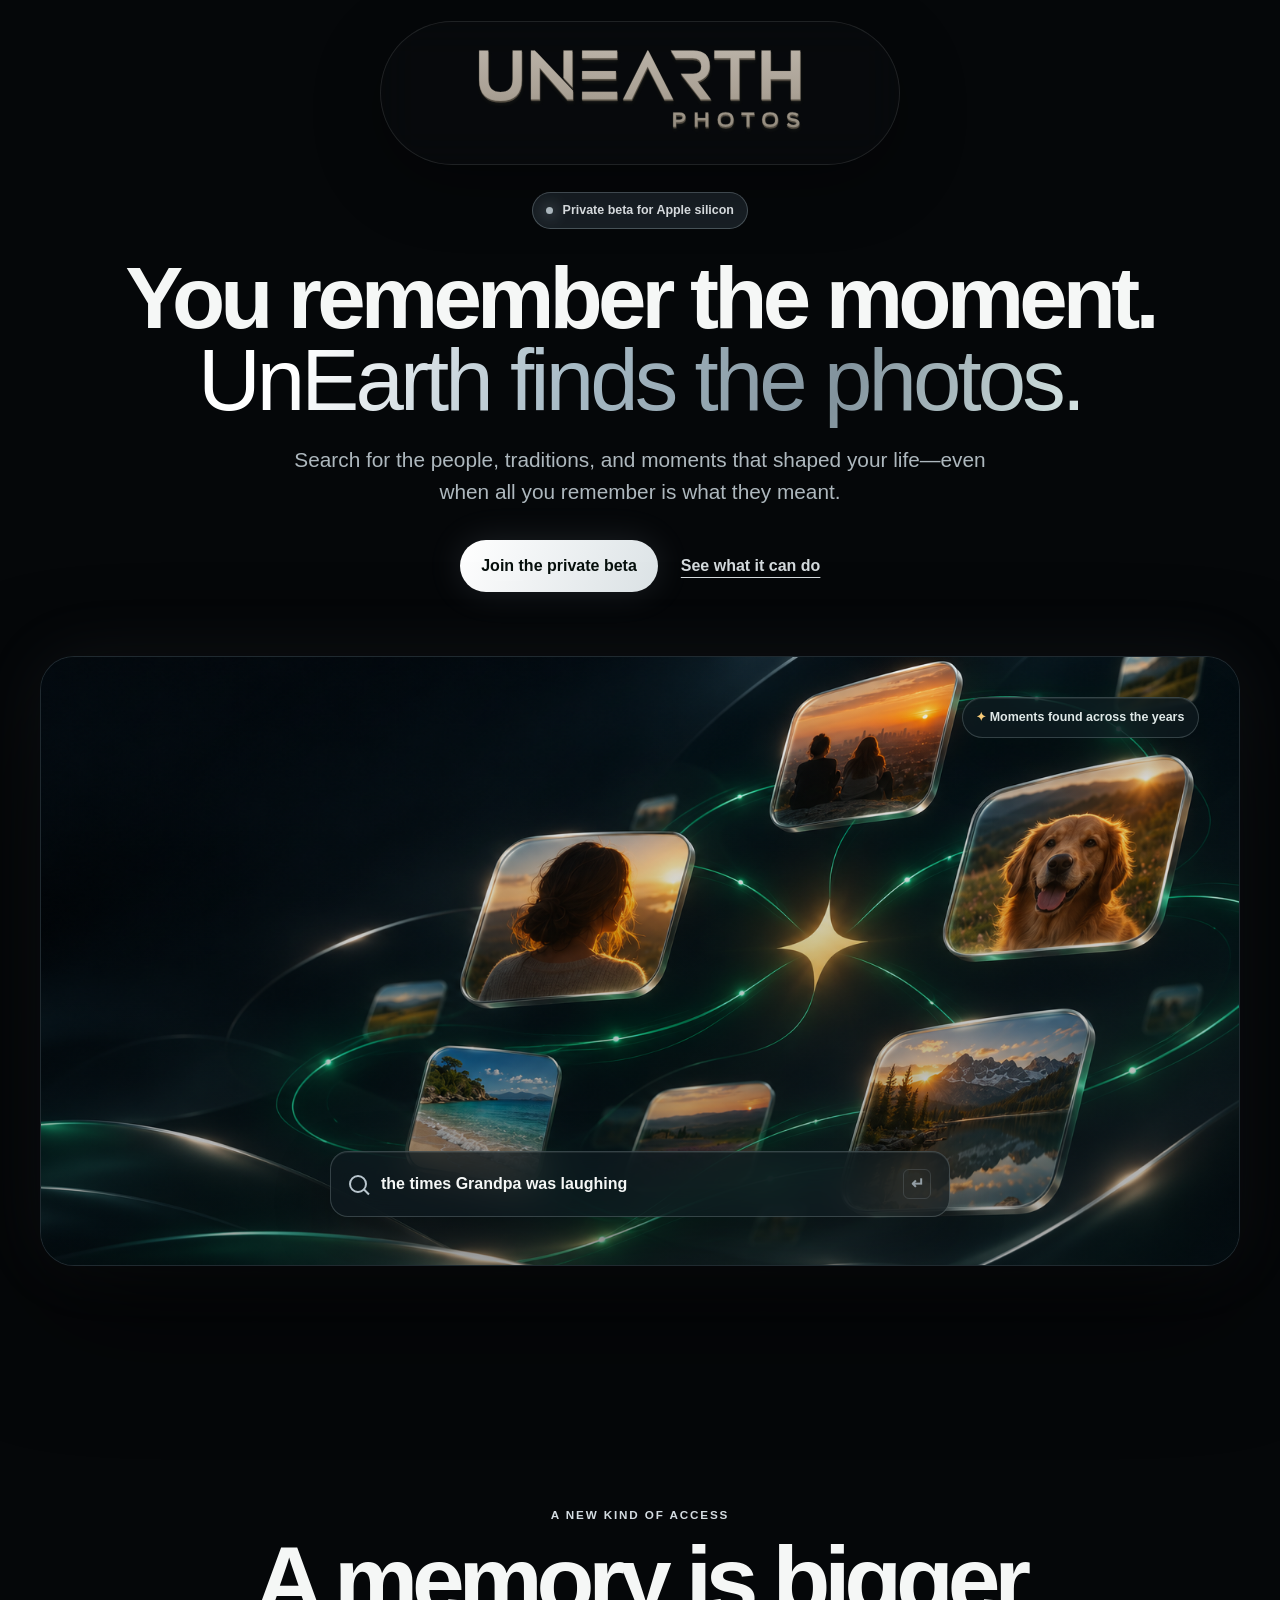
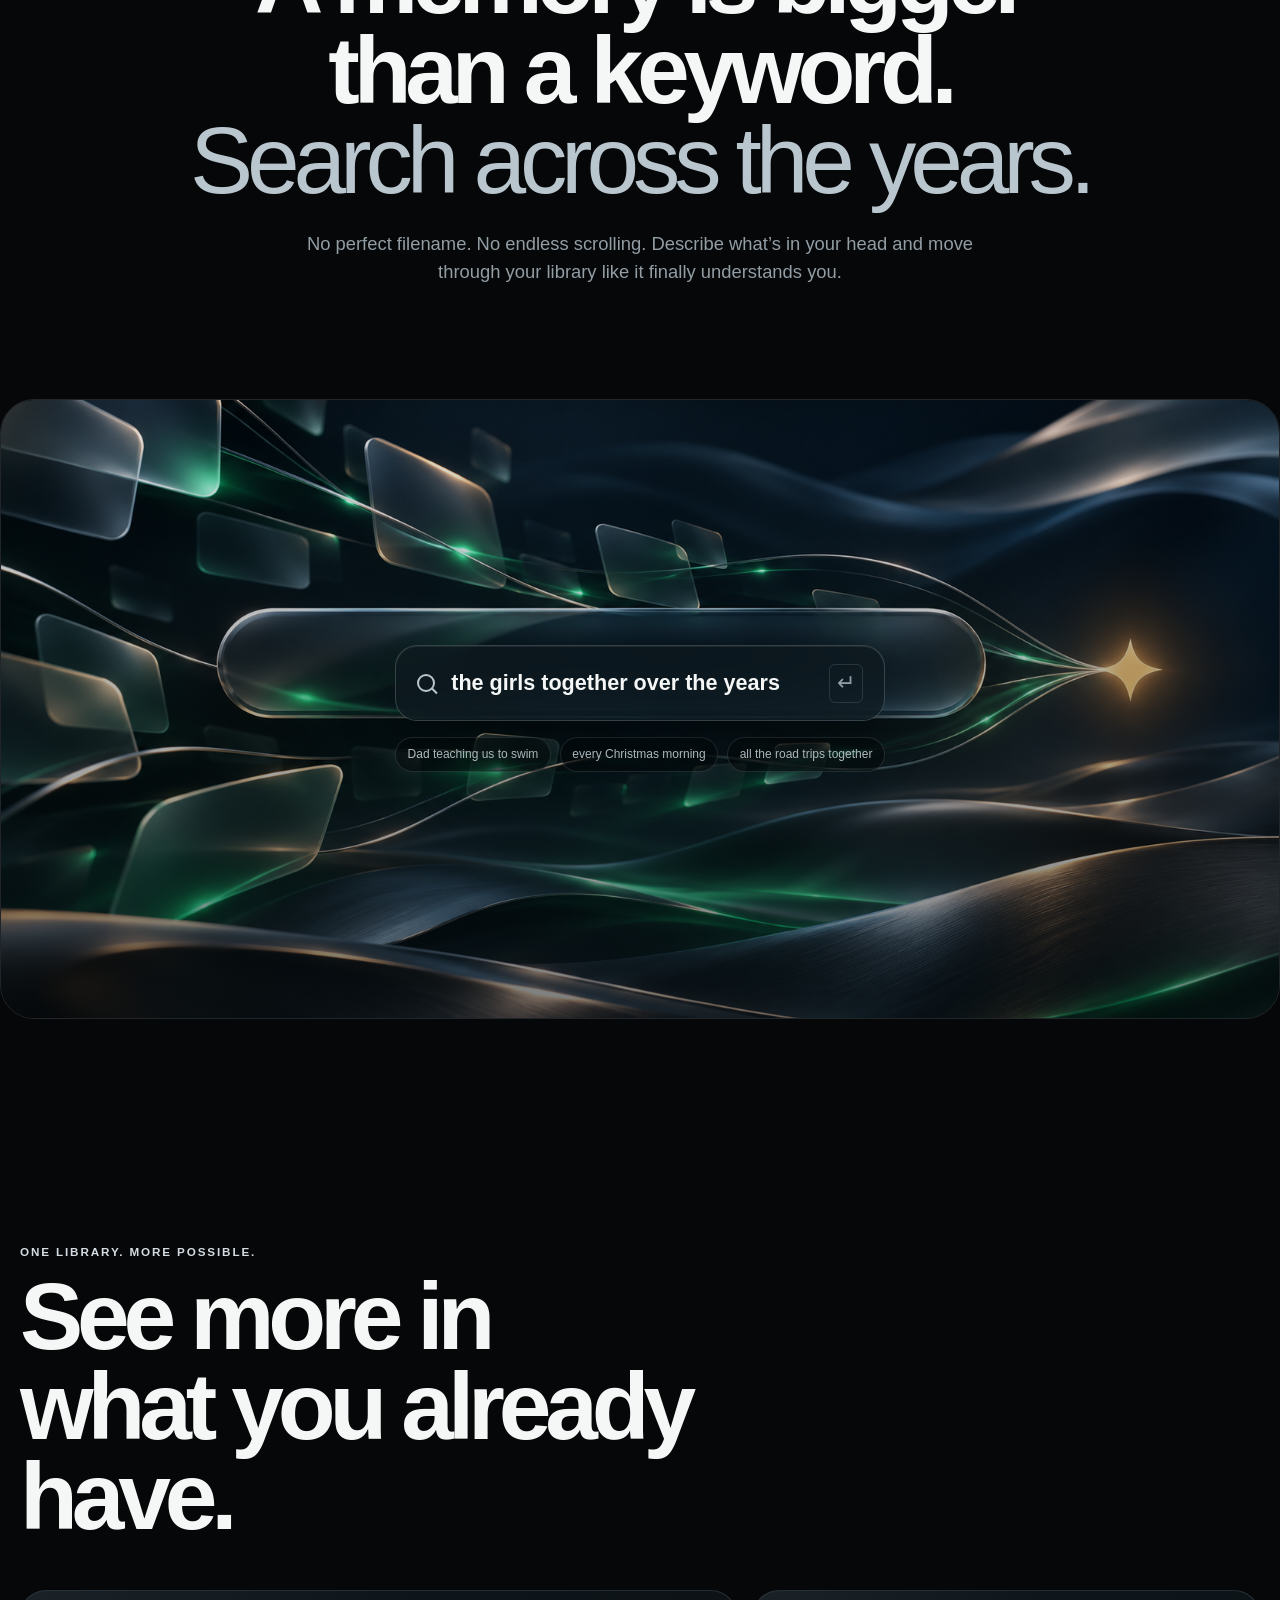
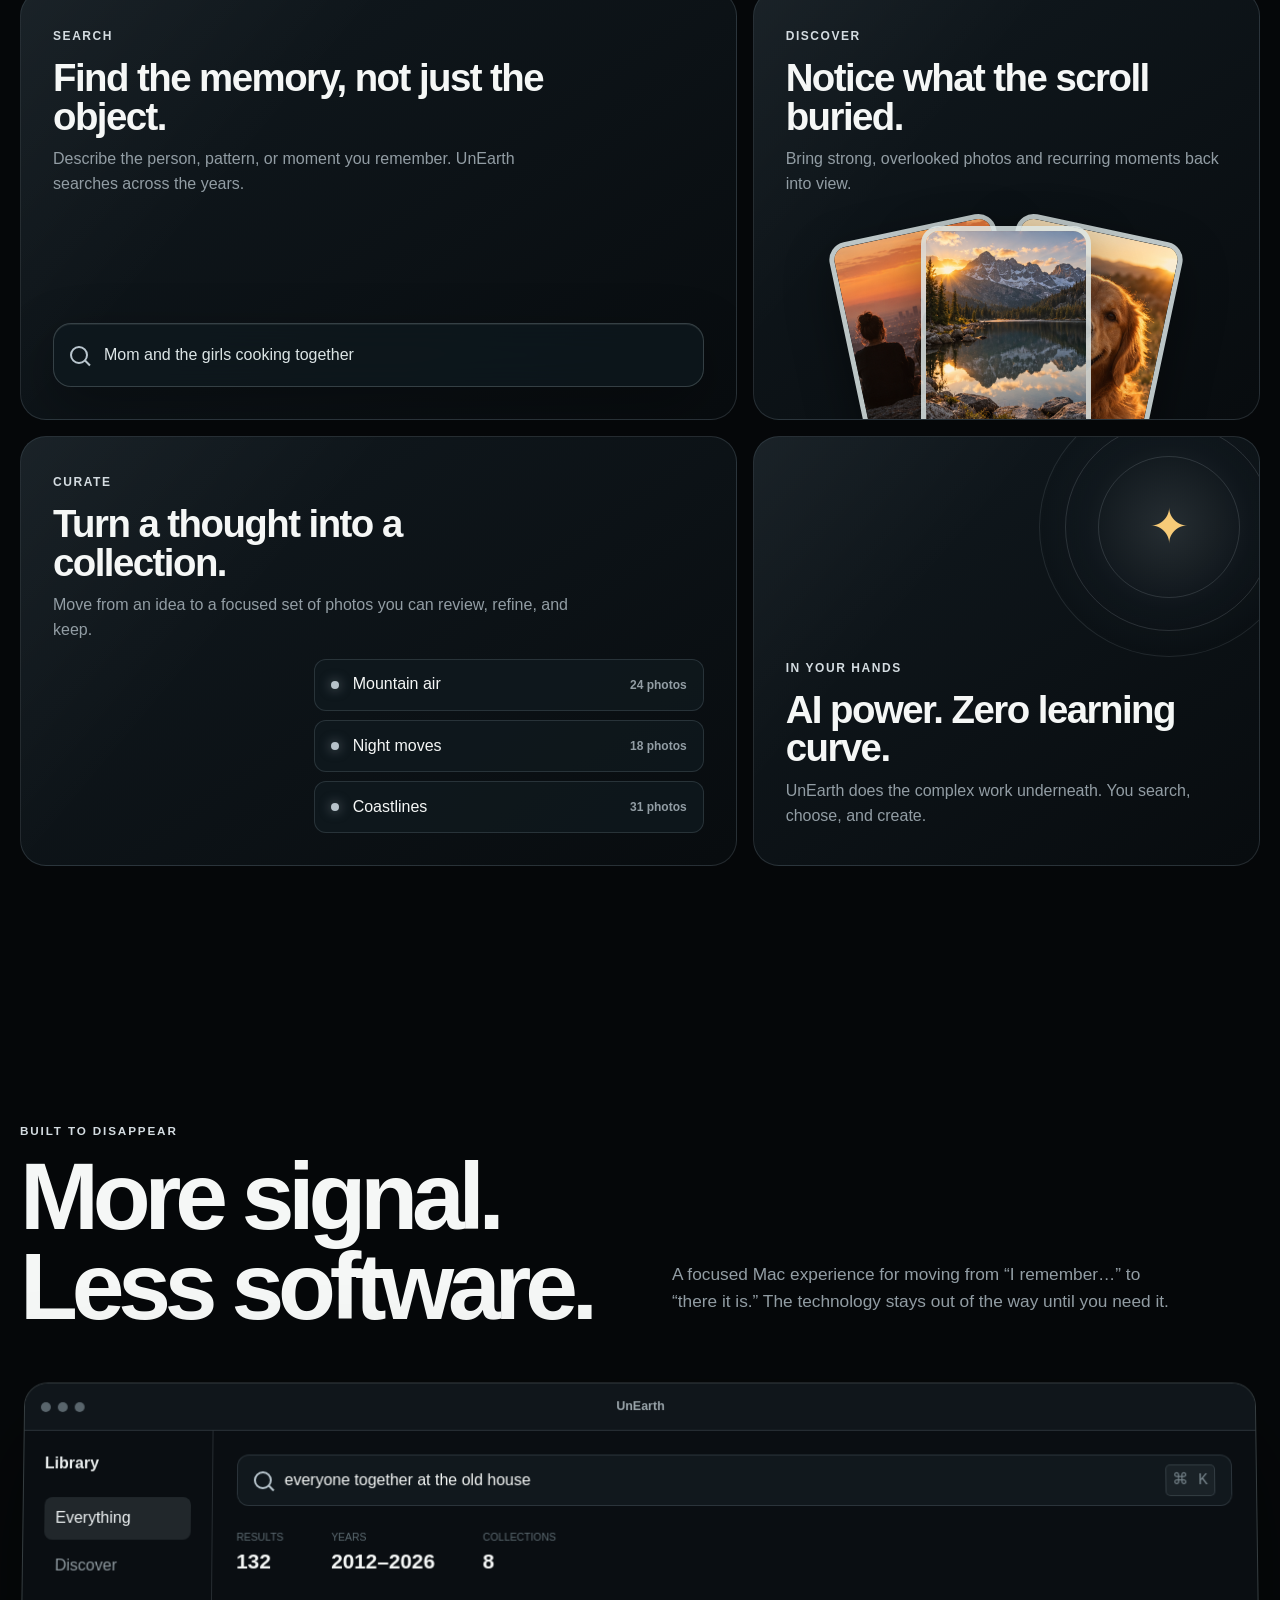
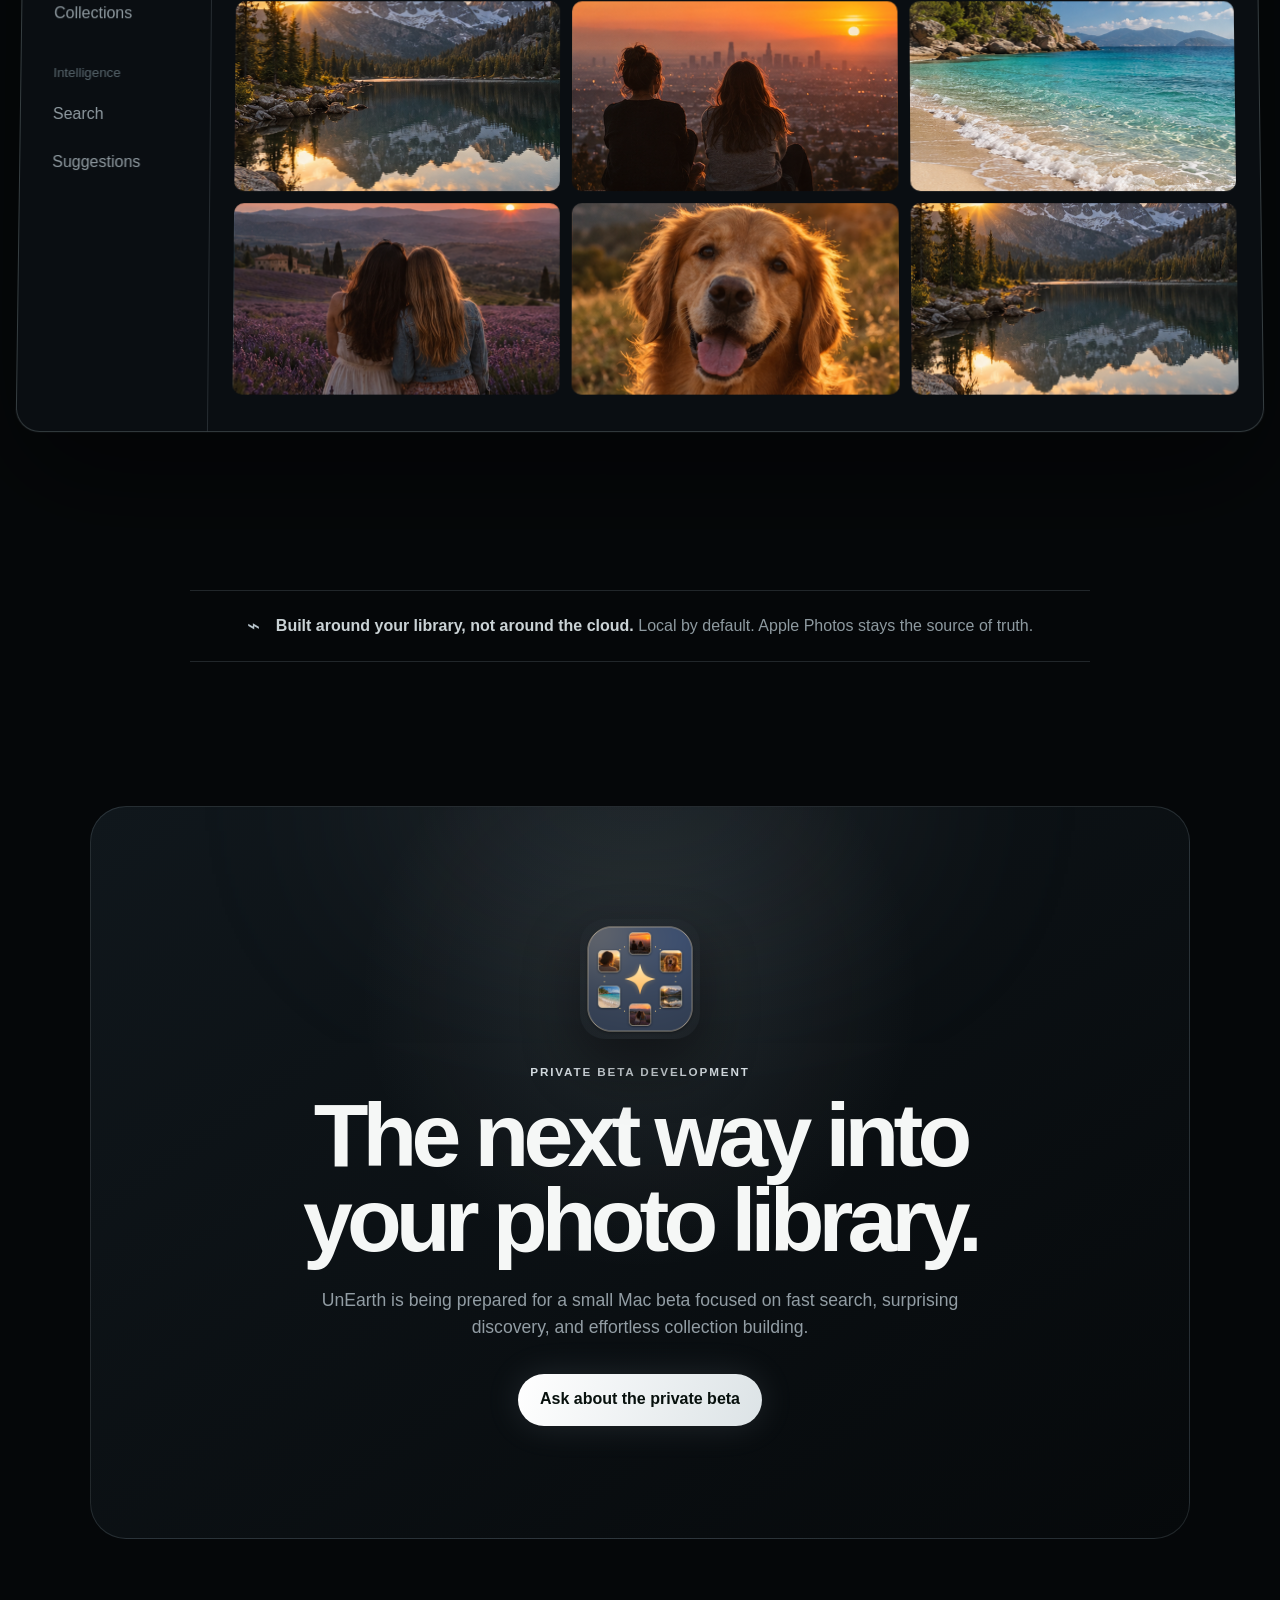
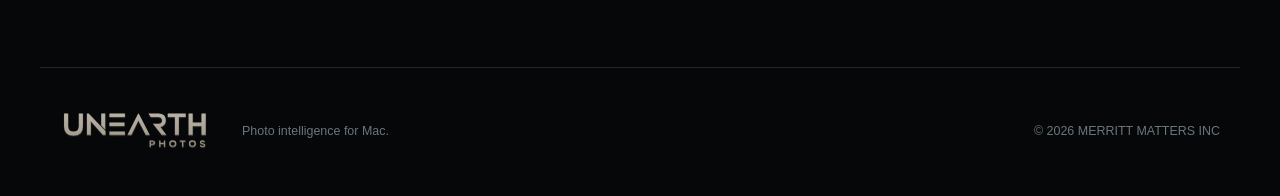
==== commit 68264b36: "Unify display typography with geometric brand mark" ====
--- a/website/index.html
+++ b/website/index.html
@@ -19,10 +19,10 @@
   </header>
   <main id="main">
     <section class="hero" id="top">
-      <div class="hero-copy"><div class="signal-pill"><span></span> Private beta for Apple silicon</div><h1>Remember it.<br><em>UnEarth it.</em></h1><p>Search for the people, traditions, and moments that shaped your life—even when all you remember is what they meant.</p><div class="hero-actions"><a class="button button-light" href="#beta">Join the private beta</a><a class="quiet-link" href="#power">See what it can do</a></div></div>
+      <div class="hero-copy"><div class="signal-pill"><span></span> Private beta for Apple silicon</div><h1>You remember the moment.<br><em>UnEarth finds the photos.</em></h1><p>Search for the people, traditions, and moments that shaped your life—even when all you remember is what they meant.</p><div class="hero-actions"><a class="button button-light" href="#beta">Join the private beta</a><a class="quiet-link" href="#power">See what it can do</a></div></div>
       <div class="hero-stage" aria-label="Illustration of UnEarth connecting photos with AI"><img src="assets/hero-intelligence-v2.png" alt="Floating photo tiles linked by emerald light on a dark flowing background"><div class="hero-search glass"><span class="search-symbol" aria-hidden="true"></span><span>the times Grandpa was laughing</span><span class="command-key" aria-hidden="true">↵</span></div><div class="result-chip glass"><i aria-hidden="true">✦</i> Moments found across the years</div></div>
     </section>
-    <section class="statement" id="power"><p class="kicker">A new kind of access</p><h2>You remember the moment.<br><span>UnEarth finds the photo.</span></h2><p class="statement-copy">No perfect filename. No endless scrolling. Describe what’s in your head and move through your library like it finally understands you.</p></section>
+    <section class="statement" id="power"><p class="kicker">A new kind of access</p><h2>A memory is bigger<br>than a keyword.<br><span>Search across the years.</span></h2><p class="statement-copy">No perfect filename. No endless scrolling. Describe what’s in your head and move through your library like it finally understands you.</p></section>
     <section class="search-experience"><img class="flow-art" src="assets/search-flow-v2.png" alt="Emerald and silver light converging through a dark glass search field"><div class="search-overlay"><div class="search-bar glass"><span class="search-symbol"></span><strong>the girls together over the years</strong><span class="command-key">↵</span></div><div class="query-row" aria-label="Example searches"><span>Dad teaching us to swim</span><span>every Christmas morning</span><span>all the road trips together</span></div></div></section>
     <section class="possibilities" id="possibilities"><div class="section-heading"><div><p class="kicker">One library. More possible.</p><h2>See more in<br>what you already have.</h2></div></div>
       <div class="bento-grid">
--- a/website/styles.css
+++ b/website/styles.css
@@ -1,12 +1,12 @@
-:root{--black:#050709;--panel:#0d1318;--navy:#132532;--emerald:#22e6a2;--emerald-soft:#72f4c7;--silver:#b9c6ce;--gold:#f7cb78;--white:#f5f7f6;--muted:#929da4;--line:rgba(194,215,225,.15);--glass:rgba(15,25,31,.72);--sans:"Avenir Next","Helvetica Neue",Arial,sans-serif}
-*{box-sizing:border-box}html{scroll-behavior:smooth;background:var(--black)}body{margin:0;overflow-x:hidden;color:var(--white);background:var(--black);font:16px/1.55 var(--sans)}img{display:block;max-width:100%}a{color:inherit}button,a{-webkit-tap-highlight-color:transparent}:focus-visible{outline:3px solid var(--emerald);outline-offset:4px;border-radius:6px}.skip-link{position:fixed;z-index:100;left:1rem;top:-5rem;padding:.75rem 1rem;color:#07110e;background:var(--emerald-soft)}.skip-link:focus{top:1rem}.sr-only{position:absolute;width:1px;height:1px;margin:-1px;overflow:hidden;clip:rect(0,0,0,0);white-space:nowrap}.ambient{position:fixed;z-index:-1;pointer-events:none;border-radius:50%;filter:blur(100px);opacity:.2}.ambient-one{width:36rem;height:36rem;top:8rem;left:-20rem;background:#167c63}.ambient-two{width:38rem;height:38rem;top:55rem;right:-24rem;background:#234c68}
+:root{--black:#050709;--panel:#0d1318;--navy:#132532;--emerald:#b7c3ca;--emerald-soft:#d4dce1;--silver:#b9c6ce;--gold:#f7cb78;--white:#f5f7f6;--muted:#929da4;--line:rgba(194,215,225,.15);--glass:rgba(15,25,31,.72);--sans:"Avenir Next","Helvetica Neue",Arial,sans-serif;--display:Futura,"Avenir Next","Century Gothic",sans-serif}
+*{box-sizing:border-box}html{scroll-behavior:smooth;background:var(--black)}body{margin:0;overflow-x:hidden;color:var(--white);background:var(--black);font:16px/1.55 var(--sans)}img{display:block;max-width:100%}a{color:inherit}button,a{-webkit-tap-highlight-color:transparent}:focus-visible{outline:3px solid var(--emerald);outline-offset:4px;border-radius:6px}.skip-link{position:fixed;z-index:100;left:1rem;top:-5rem;padding:.75rem 1rem;color:#07110e;background:var(--emerald-soft)}.skip-link:focus{top:1rem}.sr-only{position:absolute;width:1px;height:1px;margin:-1px;overflow:hidden;clip:rect(0,0,0,0);white-space:nowrap}.ambient{position:fixed;z-index:-1;pointer-events:none;border-radius:50%;filter:blur(100px);opacity:.2}.ambient-one{width:36rem;height:36rem;top:8rem;left:-20rem;background:#394d5b}.ambient-two{width:38rem;height:38rem;top:55rem;right:-24rem;background:#234c68}
 .site-header{position:absolute;z-index:20;top:1.3rem;left:50%;transform:translateX(-50%);width:min(520px,calc(100% - 2rem));min-height:118px;display:flex;align-items:center;justify-content:center;padding:1rem 2rem;border:1px solid rgba(255,255,255,.1);border-radius:999px;background:rgba(8,11,13,.78);box-shadow:0 18px 65px rgba(0,0,0,.35);backdrop-filter:blur(20px)}.wordmark{width:min(340px,80%)}.wordmark img{width:100%;height:auto}.site-nav{grid-column:2/4;justify-self:end;display:flex;align-items:center;gap:1.5rem}.site-nav a{color:#bdc5ca;text-decoration:none;font-size:.87rem;font-weight:650}.site-nav a:hover{color:#fff}.site-nav .nav-cta{padding:.62rem 1rem;color:#05100c;background:var(--emerald-soft);border-radius:999px}.menu-button{display:none}
-.hero{position:relative;min-height:1040px;padding:12rem 1.25rem 6rem;text-align:center}.hero::before{content:"";position:absolute;z-index:-1;inset:0 0 auto;height:780px;background:radial-gradient(circle at 50% 35%,rgba(24,105,92,.25),transparent 47%),linear-gradient(180deg,#050709 0%,rgba(5,7,9,.5) 75%,#050709 100%)}.hero-copy{max-width:930px;margin:auto}.signal-pill{display:inline-flex;align-items:center;gap:.6rem;padding:.48rem .8rem;border:1px solid rgba(114,244,199,.3);border-radius:999px;color:#ccfceb;background:rgba(22,73,60,.3);font-size:.78rem;font-weight:700}.signal-pill span{width:7px;height:7px;border-radius:50%;background:var(--emerald);box-shadow:0 0 15px var(--emerald)}h1,h2,h3,p{margin-top:0}h1{margin:1.8rem 0 1.4rem;font-size:clamp(4.5rem,9.4vw,9.2rem);line-height:.88;letter-spacing:-.075em;font-weight:730}h1 em{font-family:var(--sans);font-style:normal;font-weight:650;letter-spacing:-.06em;color:transparent;background:linear-gradient(110deg,#fff 12%,#a8bbc6 42%,#71f0c4 72%,#d8e7e5);-webkit-background-clip:text;background-clip:text}.hero-copy>p{max-width:700px;margin:auto;color:#aeb8be;font-size:clamp(1.05rem,1.8vw,1.3rem)}.hero-actions{display:flex;align-items:center;justify-content:center;gap:1.4rem;margin-top:2rem}.button{display:inline-flex;min-height:52px;align-items:center;justify-content:center;padding:.8rem 1.35rem;border-radius:999px;text-decoration:none;font-weight:760}.button-light{color:#07100d;background:linear-gradient(110deg,#fff,#d8f8ec);box-shadow:0 0 35px rgba(85,239,187,.14)}.quiet-link{color:#d4dadd;font-weight:680;text-underline-offset:.35rem}.hero-stage{position:relative;max-width:1200px;height:610px;margin:4rem auto 0;overflow:hidden;border:1px solid rgba(141,190,190,.18);border-radius:34px;background:#071015;box-shadow:0 50px 120px rgba(0,0,0,.55),0 0 70px rgba(29,206,148,.08)}.hero-stage::after{content:"";position:absolute;inset:0;background:linear-gradient(180deg,rgba(4,7,9,.05),rgba(4,7,9,.35));pointer-events:none}.hero-stage>img{width:100%;height:100%;object-fit:cover}.glass{border:1px solid rgba(214,232,232,.2);background:var(--glass);box-shadow:inset 0 1px 0 rgba(255,255,255,.07),0 18px 55px rgba(0,0,0,.3);backdrop-filter:blur(20px)}.hero-search{position:absolute;z-index:3;left:50%;bottom:3rem;transform:translateX(-50%);width:min(620px,calc(100% - 3rem));min-height:66px;display:flex;align-items:center;gap:.9rem;padding:.85rem 1.1rem;border-radius:18px;text-align:left;font-weight:650}.search-symbol{position:relative;display:inline-block;flex:0 0 auto;width:18px;height:18px;border:2px solid var(--silver);border-radius:50%}.search-symbol::after{content:"";position:absolute;width:7px;height:2px;right:-5px;bottom:-2px;transform:rotate(45deg);background:var(--silver)}.command-key{margin-left:auto;padding:.12rem .42rem;border:1px solid var(--line);border-radius:6px;color:var(--muted)}.result-chip{position:absolute;z-index:3;right:2.5rem;top:2.5rem;padding:.6rem .85rem;border-radius:999px;color:#dfe8e7;font-size:.78rem;font-weight:700}.result-chip i{color:var(--gold);font-style:normal}
-.statement{max-width:1100px;margin:auto;padding:9rem 1.25rem 5rem;text-align:center}.kicker{color:var(--emerald-soft);text-transform:uppercase;letter-spacing:.16em;font-size:.73rem;font-weight:800}.statement h2,.section-heading h2,.reveal-copy h2,.beta h2{margin-bottom:1.5rem;font-size:clamp(3.5rem,7.4vw,7.4rem);line-height:.95;letter-spacing:-.065em}.statement h2 span{font-family:var(--sans);font-weight:500;color:var(--silver)}.statement-copy{max-width:700px;margin:auto;color:var(--muted);font-size:1.15rem}
+.hero{position:relative;min-height:1040px;padding:12rem 1.25rem 6rem;text-align:center}.hero::before{content:"";position:absolute;z-index:-1;inset:0 0 auto;height:780px;background:radial-gradient(circle at 50% 35%,rgba(47,64,77,.30),transparent 47%),linear-gradient(180deg,#050709 0%,rgba(5,7,9,.5) 75%,#050709 100%)}.hero-copy{max-width:1220px;margin:auto}.signal-pill{display:inline-flex;align-items:center;gap:.6rem;padding:.48rem .8rem;border:1px solid rgba(190,204,212,.30);border-radius:999px;color:#e4e9ec;background:rgba(49,63,74,.45);font-size:.78rem;font-weight:700}.signal-pill span{width:7px;height:7px;border-radius:50%;background:var(--emerald);box-shadow:0 0 15px var(--emerald)}h1,h2,h3,p{margin-top:0}h1,h2,h3,.button,.signal-pill,.kicker{font-family:var(--display)}h1{margin:1.8rem auto 1.4rem;max-width:1200px;font-size:clamp(3.4rem,6.8vw,6.8rem);line-height:.94;letter-spacing:-.055em;font-weight:600;text-wrap:balance}h1 em{font-family:var(--display);font-style:normal;font-weight:500;letter-spacing:-.045em;color:transparent;background:linear-gradient(110deg,#fff 12%,#a8bbc6 42%,#82939d 72%,#d8e7e5);-webkit-background-clip:text;background-clip:text}.hero-copy>p{max-width:700px;margin:auto;color:#aeb8be;font-size:clamp(1.05rem,1.8vw,1.3rem)}.hero-actions{display:flex;align-items:center;justify-content:center;gap:1.4rem;margin-top:2rem}.button{display:inline-flex;min-height:52px;align-items:center;justify-content:center;padding:.8rem 1.35rem;border-radius:999px;text-decoration:none;font-weight:760}.button-light{color:#07100d;background:linear-gradient(110deg,#fff,#dce3e6);box-shadow:0 0 35px rgba(180,194,202,.14)}.quiet-link{color:#d4dadd;font-weight:680;text-underline-offset:.35rem}.hero-stage{position:relative;max-width:1200px;height:610px;margin:4rem auto 0;overflow:hidden;border:1px solid rgba(146,163,174,.18);border-radius:34px;background:#071015;box-shadow:0 50px 120px rgba(0,0,0,.55),0 0 70px rgba(166,181,191,.08)}.hero-stage::after{content:"";position:absolute;inset:0;background:linear-gradient(180deg,rgba(4,7,9,.05),rgba(4,7,9,.35));pointer-events:none}.hero-stage>img{width:100%;height:100%;object-fit:cover}.glass{border:1px solid rgba(214,232,232,.2);background:var(--glass);box-shadow:inset 0 1px 0 rgba(255,255,255,.07),0 18px 55px rgba(0,0,0,.3);backdrop-filter:blur(20px)}.hero-search{position:absolute;z-index:3;left:50%;bottom:3rem;transform:translateX(-50%);width:min(620px,calc(100% - 3rem));min-height:66px;display:flex;align-items:center;gap:.9rem;padding:.85rem 1.1rem;border-radius:18px;text-align:left;font-weight:650}.search-symbol{position:relative;display:inline-block;flex:0 0 auto;width:18px;height:18px;border:2px solid var(--silver);border-radius:50%}.search-symbol::after{content:"";position:absolute;width:7px;height:2px;right:-5px;bottom:-2px;transform:rotate(45deg);background:var(--silver)}.command-key{margin-left:auto;padding:.12rem .42rem;border:1px solid var(--line);border-radius:6px;color:var(--muted)}.result-chip{position:absolute;z-index:3;right:2.5rem;top:2.5rem;padding:.6rem .85rem;border-radius:999px;color:#dfe8e7;font-size:.78rem;font-weight:700}.result-chip i{color:var(--gold);font-style:normal}
+.statement{max-width:1100px;margin:auto;padding:9rem 1.25rem 5rem;text-align:center}.kicker{color:var(--emerald-soft);text-transform:uppercase;letter-spacing:.16em;font-size:.73rem;font-weight:800}.statement h2,.section-heading h2,.reveal-copy h2,.beta h2{margin-bottom:1.5rem;font-size:clamp(3.5rem,7.4vw,7.4rem);line-height:.95;letter-spacing:-.065em}.statement h2 span{font-family:var(--display);font-weight:500;color:var(--silver)}.statement-copy{max-width:700px;margin:auto;color:var(--muted);font-size:1.15rem}
 .search-experience{position:relative;max-width:1280px;height:620px;margin:2rem auto 9rem;overflow:hidden;border:1px solid var(--line);border-radius:34px}.flow-art{width:100%;height:100%;object-fit:cover}.search-experience::after{content:"";position:absolute;inset:0;background:linear-gradient(180deg,rgba(3,6,8,.1),rgba(3,6,8,.52))}.search-overlay{position:absolute;z-index:2;inset:0;display:grid;place-content:center;width:min(740px,calc(100% - 2rem));margin:auto}.search-bar{min-height:76px;display:flex;align-items:center;gap:1rem;padding:1rem 1.3rem;border-radius:22px;font-size:clamp(1rem,2vw,1.35rem)}.query-row{display:flex;justify-content:center;flex-wrap:wrap;gap:.6rem;margin-top:1rem}.query-row span{padding:.45rem .7rem;color:#bdc8cd;background:rgba(5,10,12,.58);border:1px solid var(--line);border-radius:999px;font-size:.75rem}
-.possibilities{max-width:1280px;margin:auto;padding:5rem 1.25rem 9rem}.section-heading{margin-bottom:3rem}.section-heading h2{max-width:800px;margin-bottom:0}.bento-grid{display:grid;grid-template-columns:repeat(12,1fr);gap:1rem}.bento{position:relative;min-height:430px;overflow:hidden;padding:2rem;border:1px solid var(--line);border-radius:26px;background:linear-gradient(145deg,rgba(18,27,33,.95),rgba(8,12,15,.98))}.bento::before{content:"";position:absolute;inset:0;background:linear-gradient(130deg,rgba(255,255,255,.04),transparent 35%);pointer-events:none}.bento-search,.bento-collect{grid-column:span 7}.bento-discover,.bento-control{grid-column:span 5}.bento-copy{position:relative;z-index:2;max-width:520px}.bento-copy>span{color:var(--emerald-soft);font-size:.75rem;font-weight:780;text-transform:uppercase;letter-spacing:.13em}.bento h3{margin:.7rem 0;font-size:clamp(1.75rem,3vw,3rem);line-height:1;letter-spacing:-.04em}.bento p{color:var(--muted)}.mini-search{position:absolute;left:2rem;right:2rem;bottom:2rem;min-height:64px;display:flex;align-items:center;gap:1rem;padding:1rem;border-radius:18px;color:#dce5e6}.photo-fan{position:absolute;left:50%;bottom:-3.2rem;width:320px;height:245px;transform:translateX(-50%)}.photo-fan img{position:absolute;width:170px;height:210px;object-fit:cover;border:5px solid rgba(219,229,229,.85);border-radius:18px;box-shadow:0 20px 50px rgba(0,0,0,.45)}.photo-fan img:nth-child(1){left:0;transform:rotate(-12deg)}.photo-fan img:nth-child(2){left:75px;z-index:2}.photo-fan img:nth-child(3){right:0;transform:rotate(12deg)}.collection-stack{position:absolute;right:2rem;bottom:2rem;width:min(390px,calc(100% - 4rem))}.collection-stack div{display:grid;grid-template-columns:10px 1fr auto;align-items:center;gap:.75rem;margin-top:.55rem;padding:.8rem 1rem;border:1px solid var(--line);border-radius:12px;background:rgba(16,26,31,.8)}.collection-stack i{width:8px;height:8px;border-radius:50%;background:var(--emerald);box-shadow:0 0 12px rgba(34,230,162,.7)}.collection-stack b{color:var(--muted);font-size:.75rem}.power-orb{position:absolute;width:260px;height:260px;right:-40px;top:-40px;display:grid;place-items:center;border-radius:50%;background:radial-gradient(circle,rgba(47,255,183,.16),rgba(21,50,58,.1) 45%,transparent 70%);border:1px solid rgba(114,244,199,.12)}.power-orb::before,.power-orb::after{content:"";position:absolute;border:1px solid rgba(114,244,199,.16);border-radius:50%}.power-orb::before{inset:25px}.power-orb::after{inset:58px}.power-orb span{color:var(--gold);font-size:3rem}.bento-control .bento-copy{position:absolute;left:2rem;right:2rem;bottom:1.3rem}
-.product-reveal{max-width:1280px;margin:auto;padding:7rem 1.25rem 10rem}.reveal-copy{display:grid;grid-template-columns:1fr 1fr;gap:4rem;align-items:end;margin-bottom:3rem}.reveal-copy h2{margin:0}.reveal-copy>p{max-width:500px;color:var(--muted);font-size:1.08rem}.app-window{overflow:hidden;border:1px solid rgba(203,225,228,.22);border-radius:24px;background:#0a0e12;box-shadow:0 45px 120px rgba(0,0,0,.55);transform:perspective(1600px) rotateX(2deg)}.window-chrome{height:48px;display:flex;align-items:center;gap:7px;padding:0 1rem;border-bottom:1px solid var(--line);background:#10161b}.window-chrome span{width:10px;height:10px;border-radius:50%;background:#59656c}.window-chrome b{margin:auto;transform:translateX(-25px);font-size:.78rem;color:#9ba6ac}.app-shell{display:grid;grid-template-columns:190px 1fr;min-height:600px}.app-shell aside{display:flex;flex-direction:column;gap:.35rem;padding:1.3rem;border-right:1px solid var(--line);color:#8f9aa0}.app-shell aside strong{margin-bottom:1rem;color:#e9eded}.app-shell aside a{padding:.55rem .7rem;border-radius:8px}.app-shell aside .active{color:#eafff7;background:rgba(38,201,148,.14)}.app-shell aside small{margin:1.4rem .7rem .3rem;color:#58666d}.app-content{padding:1.5rem}.app-search{height:52px;display:flex;align-items:center;gap:.8rem;padding:0 1rem;border:1px solid var(--line);border-radius:12px;background:#11181d}.app-search kbd{margin-left:auto;color:#75838a;background:#1a2227;border:1px solid var(--line);border-radius:5px;padding:.15rem .4rem}.app-meta{display:flex;gap:3rem;padding:1.5rem 0}.app-meta div{display:flex;flex-direction:column}.app-meta small{color:#5d6b72;font-size:.65rem}.app-meta strong{font-size:1.3rem}.app-grid{display:grid;grid-template-columns:repeat(3,1fr);gap:.75rem}.app-grid img{width:100%;height:190px;object-fit:cover;border-radius:10px}
-.trust-line{max-width:900px;margin:0 auto 9rem;display:flex;align-items:center;justify-content:center;gap:1rem;padding:1.1rem 1.4rem;color:#8e9aa0;border-top:1px solid var(--line);border-bottom:1px solid var(--line);text-align:center}.trust-line p{margin:0}.trust-line strong{color:#cbd3d6}.trust-icon{color:var(--emerald);font-size:1.4rem}.beta{position:relative;max-width:1100px;margin:0 auto 8rem;overflow:hidden;padding:7rem 1.25rem;text-align:center;border:1px solid var(--line);border-radius:36px;background:radial-gradient(circle at 50% 25%,rgba(34,230,162,.13),transparent 36%),linear-gradient(145deg,#10171c,#06090b)}.beta-glow{position:absolute;width:500px;height:180px;left:50%;top:-100px;transform:translateX(-50%);background:var(--emerald);filter:blur(120px);opacity:.13}.beta img{position:relative;margin:0 auto 1.5rem;border-radius:25px;box-shadow:0 25px 55px rgba(0,0,0,.45)}.beta h2{font-size:clamp(3.5rem,7vw,6.5rem)}.beta>p:not(.kicker){max-width:650px;margin:0 auto 2rem;color:var(--muted);font-size:1.1rem}footer{max-width:1200px;margin:auto;padding:2.5rem 1.25rem;display:flex;align-items:center;gap:2rem;border-top:1px solid var(--line);color:#69767c;font-size:.78rem}.footer-wordmark{width:150px}.footer-wordmark img{width:100%}footer p{margin:0}footer p:last-child{margin-left:auto}
+.possibilities{max-width:1280px;margin:auto;padding:5rem 1.25rem 9rem}.section-heading{margin-bottom:3rem}.section-heading h2{max-width:800px;margin-bottom:0}.bento-grid{display:grid;grid-template-columns:repeat(12,1fr);gap:1rem}.bento{position:relative;min-height:430px;overflow:hidden;padding:2rem;border:1px solid var(--line);border-radius:26px;background:linear-gradient(145deg,rgba(18,27,33,.95),rgba(8,12,15,.98))}.bento::before{content:"";position:absolute;inset:0;background:linear-gradient(130deg,rgba(255,255,255,.04),transparent 35%);pointer-events:none}.bento-search,.bento-collect{grid-column:span 7}.bento-discover,.bento-control{grid-column:span 5}.bento-copy{position:relative;z-index:2;max-width:520px}.bento-copy>span{color:var(--emerald-soft);font-size:.75rem;font-weight:780;text-transform:uppercase;letter-spacing:.13em}.bento h3{margin:.7rem 0;font-size:clamp(1.75rem,3vw,3rem);line-height:1;letter-spacing:-.04em}.bento p{color:var(--muted)}.mini-search{position:absolute;left:2rem;right:2rem;bottom:2rem;min-height:64px;display:flex;align-items:center;gap:1rem;padding:1rem;border-radius:18px;color:#dce5e6}.photo-fan{position:absolute;left:50%;bottom:-3.2rem;width:320px;height:245px;transform:translateX(-50%)}.photo-fan img{position:absolute;width:170px;height:210px;object-fit:cover;border:5px solid rgba(219,229,229,.85);border-radius:18px;box-shadow:0 20px 50px rgba(0,0,0,.45)}.photo-fan img:nth-child(1){left:0;transform:rotate(-12deg)}.photo-fan img:nth-child(2){left:75px;z-index:2}.photo-fan img:nth-child(3){right:0;transform:rotate(12deg)}.collection-stack{position:absolute;right:2rem;bottom:2rem;width:min(390px,calc(100% - 4rem))}.collection-stack div{display:grid;grid-template-columns:10px 1fr auto;align-items:center;gap:.75rem;margin-top:.55rem;padding:.8rem 1rem;border:1px solid var(--line);border-radius:12px;background:rgba(16,26,31,.8)}.collection-stack i{width:8px;height:8px;border-radius:50%;background:var(--emerald);box-shadow:0 0 12px rgba(185,198,207,.55)}.collection-stack b{color:var(--muted);font-size:.75rem}.power-orb{position:absolute;width:260px;height:260px;right:-40px;top:-40px;display:grid;place-items:center;border-radius:50%;background:radial-gradient(circle,rgba(170,184,193,.16),rgba(37,50,61,.12) 45%,transparent 70%);border:1px solid rgba(190,204,212,.12)}.power-orb::before,.power-orb::after{content:"";position:absolute;border:1px solid rgba(190,204,212,.16);border-radius:50%}.power-orb::before{inset:25px}.power-orb::after{inset:58px}.power-orb span{color:var(--gold);font-size:3rem}.bento-control .bento-copy{position:absolute;left:2rem;right:2rem;bottom:1.3rem}
+.product-reveal{max-width:1280px;margin:auto;padding:7rem 1.25rem 10rem}.reveal-copy{display:grid;grid-template-columns:1fr 1fr;gap:4rem;align-items:end;margin-bottom:3rem}.reveal-copy h2{margin:0}.reveal-copy>p{max-width:500px;color:var(--muted);font-size:1.08rem}.app-window{overflow:hidden;border:1px solid rgba(203,225,228,.22);border-radius:24px;background:#0a0e12;box-shadow:0 45px 120px rgba(0,0,0,.55);transform:perspective(1600px) rotateX(2deg)}.window-chrome{height:48px;display:flex;align-items:center;gap:7px;padding:0 1rem;border-bottom:1px solid var(--line);background:#10161b}.window-chrome span{width:10px;height:10px;border-radius:50%;background:#59656c}.window-chrome b{margin:auto;transform:translateX(-25px);font-size:.78rem;color:#9ba6ac}.app-shell{display:grid;grid-template-columns:190px 1fr;min-height:600px}.app-shell aside{display:flex;flex-direction:column;gap:.35rem;padding:1.3rem;border-right:1px solid var(--line);color:#8f9aa0}.app-shell aside strong{margin-bottom:1rem;color:#e9eded}.app-shell aside a{padding:.55rem .7rem;border-radius:8px}.app-shell aside .active{color:#eef2f3;background:rgba(172,187,196,.14)}.app-shell aside small{margin:1.4rem .7rem .3rem;color:#58666d}.app-content{padding:1.5rem}.app-search{height:52px;display:flex;align-items:center;gap:.8rem;padding:0 1rem;border:1px solid var(--line);border-radius:12px;background:#11181d}.app-search kbd{margin-left:auto;color:#75838a;background:#1a2227;border:1px solid var(--line);border-radius:5px;padding:.15rem .4rem}.app-meta{display:flex;gap:3rem;padding:1.5rem 0}.app-meta div{display:flex;flex-direction:column}.app-meta small{color:#5d6b72;font-size:.65rem}.app-meta strong{font-size:1.3rem}.app-grid{display:grid;grid-template-columns:repeat(3,1fr);gap:.75rem}.app-grid img{width:100%;height:190px;object-fit:cover;border-radius:10px}
+.trust-line{max-width:900px;margin:0 auto 9rem;display:flex;align-items:center;justify-content:center;gap:1rem;padding:1.1rem 1.4rem;color:#8e9aa0;border-top:1px solid var(--line);border-bottom:1px solid var(--line);text-align:center}.trust-line p{margin:0}.trust-line strong{color:#cbd3d6}.trust-icon{color:var(--emerald);font-size:1.4rem}.beta{position:relative;max-width:1100px;margin:0 auto 8rem;overflow:hidden;padding:7rem 1.25rem;text-align:center;border:1px solid var(--line);border-radius:36px;background:radial-gradient(circle at 50% 25%,rgba(184,197,205,.12),transparent 36%),linear-gradient(145deg,#10171c,#06090b)}.beta-glow{position:absolute;width:500px;height:180px;left:50%;top:-100px;transform:translateX(-50%);background:var(--emerald);filter:blur(120px);opacity:.13}.beta img{position:relative;margin:0 auto 1.5rem;border-radius:25px;box-shadow:0 25px 55px rgba(0,0,0,.45)}.beta h2{font-size:clamp(3.5rem,7vw,6.5rem)}.beta>p:not(.kicker){max-width:650px;margin:0 auto 2rem;color:var(--muted);font-size:1.1rem}footer{max-width:1200px;margin:auto;padding:2.5rem 1.25rem;display:flex;align-items:center;gap:2rem;border-top:1px solid var(--line);color:#69767c;font-size:.78rem}.footer-wordmark{width:150px}.footer-wordmark img{width:100%}footer p{margin:0}footer p:last-child{margin-left:auto}
 @media(max-width:900px){.hero{min-height:auto}.hero-stage{height:520px}.bento-search,.bento-discover,.bento-collect,.bento-control{grid-column:span 12}.reveal-copy{grid-template-columns:1fr;gap:1rem}.app-shell{grid-template-columns:140px 1fr}.app-grid{grid-template-columns:repeat(2,1fr)}}
-@media(max-width:680px){.site-header{width:calc(100vw - 2rem);min-height:100px;padding:1rem}.wordmark{width:min(270px,78vw)}.menu-button{display:grid;place-content:center;gap:6px;width:44px;height:44px;border:0;background:transparent}.menu-button span:not(.sr-only){display:block;width:22px;height:2px;background:#dce4e6}.site-nav{display:none;position:absolute;top:66px;left:0;right:0;grid-column:auto;flex-direction:column;align-items:stretch;gap:.3rem;padding:1rem;background:rgba(8,11,13,.96);border:1px solid var(--line);border-radius:18px}.site-nav.open{display:flex}.site-nav a{padding:.7rem}.site-nav .nav-cta{text-align:center}.hero{width:100vw;padding:10.5rem 1rem 6rem}.hero-copy>p{max-width:330px;font-size:1rem}.hero h1{font-size:clamp(2.9rem,12vw,3.6rem)}.hero-actions{flex-direction:column}.hero-stage{height:470px;margin-top:3rem;border-radius:24px}.hero-stage>img{object-position:63% center}.hero-search{bottom:1rem;font-size:.8rem}.result-chip{top:1rem;right:1rem;max-width:75%;white-space:nowrap;overflow:hidden;text-overflow:ellipsis}.statement{padding-top:6rem}.statement h2,.section-heading h2,.reveal-copy h2,.beta h2{font-size:clamp(3.2rem,15vw,4.6rem)}.search-experience{height:500px;margin-bottom:5rem;border-radius:24px}.flow-art{object-position:62% center}.query-row span:nth-child(n+3){display:none}.section-heading{display:block}.bento{min-height:400px;padding:1.4rem}.mini-search{left:1.4rem;right:1.4rem;bottom:1.4rem}.collection-stack{left:1.4rem;right:1.4rem;bottom:1.4rem;width:auto}.bento-control .bento-copy{left:1.4rem;right:1.4rem}.product-reveal{overflow:hidden;padding-top:4rem}.app-window{width:780px;transform:perspective(1600px) rotateX(2deg) translateX(-12%)}.trust-line{margin-left:1rem;margin-right:1rem}.beta{margin-left:1rem;margin-right:1rem;padding:5rem 1rem}footer{align-items:flex-start;flex-direction:column;gap:.6rem}footer p:last-child{margin-left:0}}
+@media(max-width:680px){.site-header{width:calc(100vw - 2rem);min-height:100px;padding:1rem}.wordmark{width:min(270px,78vw)}.menu-button{display:grid;place-content:center;gap:6px;width:44px;height:44px;border:0;background:transparent}.menu-button span:not(.sr-only){display:block;width:22px;height:2px;background:#dce4e6}.site-nav{display:none;position:absolute;top:66px;left:0;right:0;grid-column:auto;flex-direction:column;align-items:stretch;gap:.3rem;padding:1rem;background:rgba(8,11,13,.96);border:1px solid var(--line);border-radius:18px}.site-nav.open{display:flex}.site-nav a{padding:.7rem}.site-nav .nav-cta{text-align:center}.hero{width:100vw;padding:10.5rem 1rem 6rem}.hero-copy>p{max-width:330px;font-size:1rem}.hero h1{font-size:clamp(2.55rem,10vw,3.25rem);line-height:1}.hero-actions{flex-direction:column}.hero-stage{height:470px;margin-top:3rem;border-radius:24px}.hero-stage>img{object-position:63% center}.hero-search{bottom:1rem;font-size:.8rem}.result-chip{top:1rem;right:1rem;max-width:75%;white-space:nowrap;overflow:hidden;text-overflow:ellipsis}.statement{padding-top:6rem}.statement h2,.section-heading h2,.reveal-copy h2,.beta h2{font-size:clamp(3.2rem,15vw,4.6rem)}.search-experience{height:500px;margin-bottom:5rem;border-radius:24px}.flow-art{object-position:62% center}.query-row span:nth-child(n+3){display:none}.section-heading{display:block}.bento{min-height:400px;padding:1.4rem}.mini-search{left:1.4rem;right:1.4rem;bottom:1.4rem}.collection-stack{left:1.4rem;right:1.4rem;bottom:1.4rem;width:auto}.bento-control .bento-copy{left:1.4rem;right:1.4rem}.product-reveal{overflow:hidden;padding-top:4rem}.app-window{width:780px;transform:perspective(1600px) rotateX(2deg) translateX(-12%)}.trust-line{margin-left:1rem;margin-right:1rem}.beta{margin-left:1rem;margin-right:1rem;padding:5rem 1rem}footer{align-items:flex-start;flex-direction:column;gap:.6rem}footer p:last-child{margin-left:0}}
 @media(prefers-reduced-motion:reduce){html{scroll-behavior:auto}*,*::before,*::after{animation-duration:.01ms!important;transition-duration:.01ms!important}}@media(prefers-contrast:more){:root{--muted:#bac2c6;--line:rgba(255,255,255,.35)}.glass{background:#10171c}.button-light{outline:2px solid #fff}}
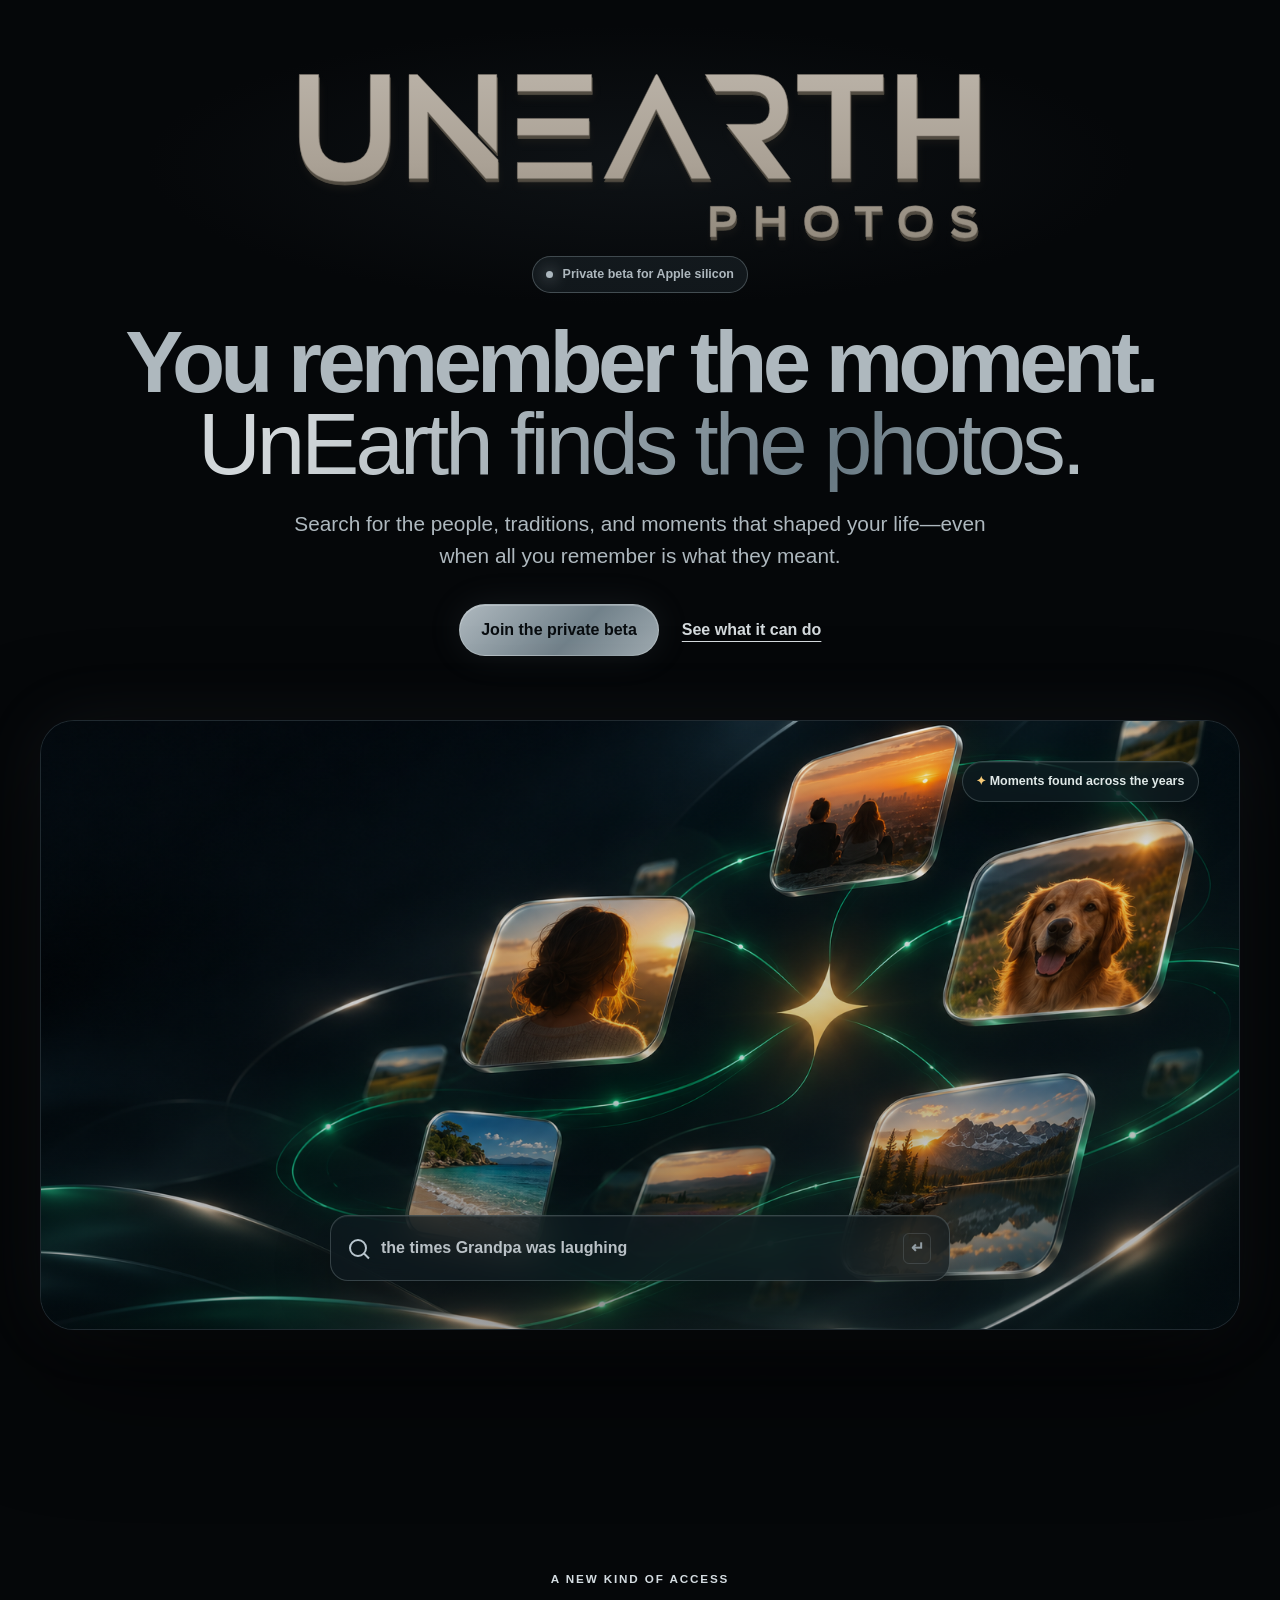
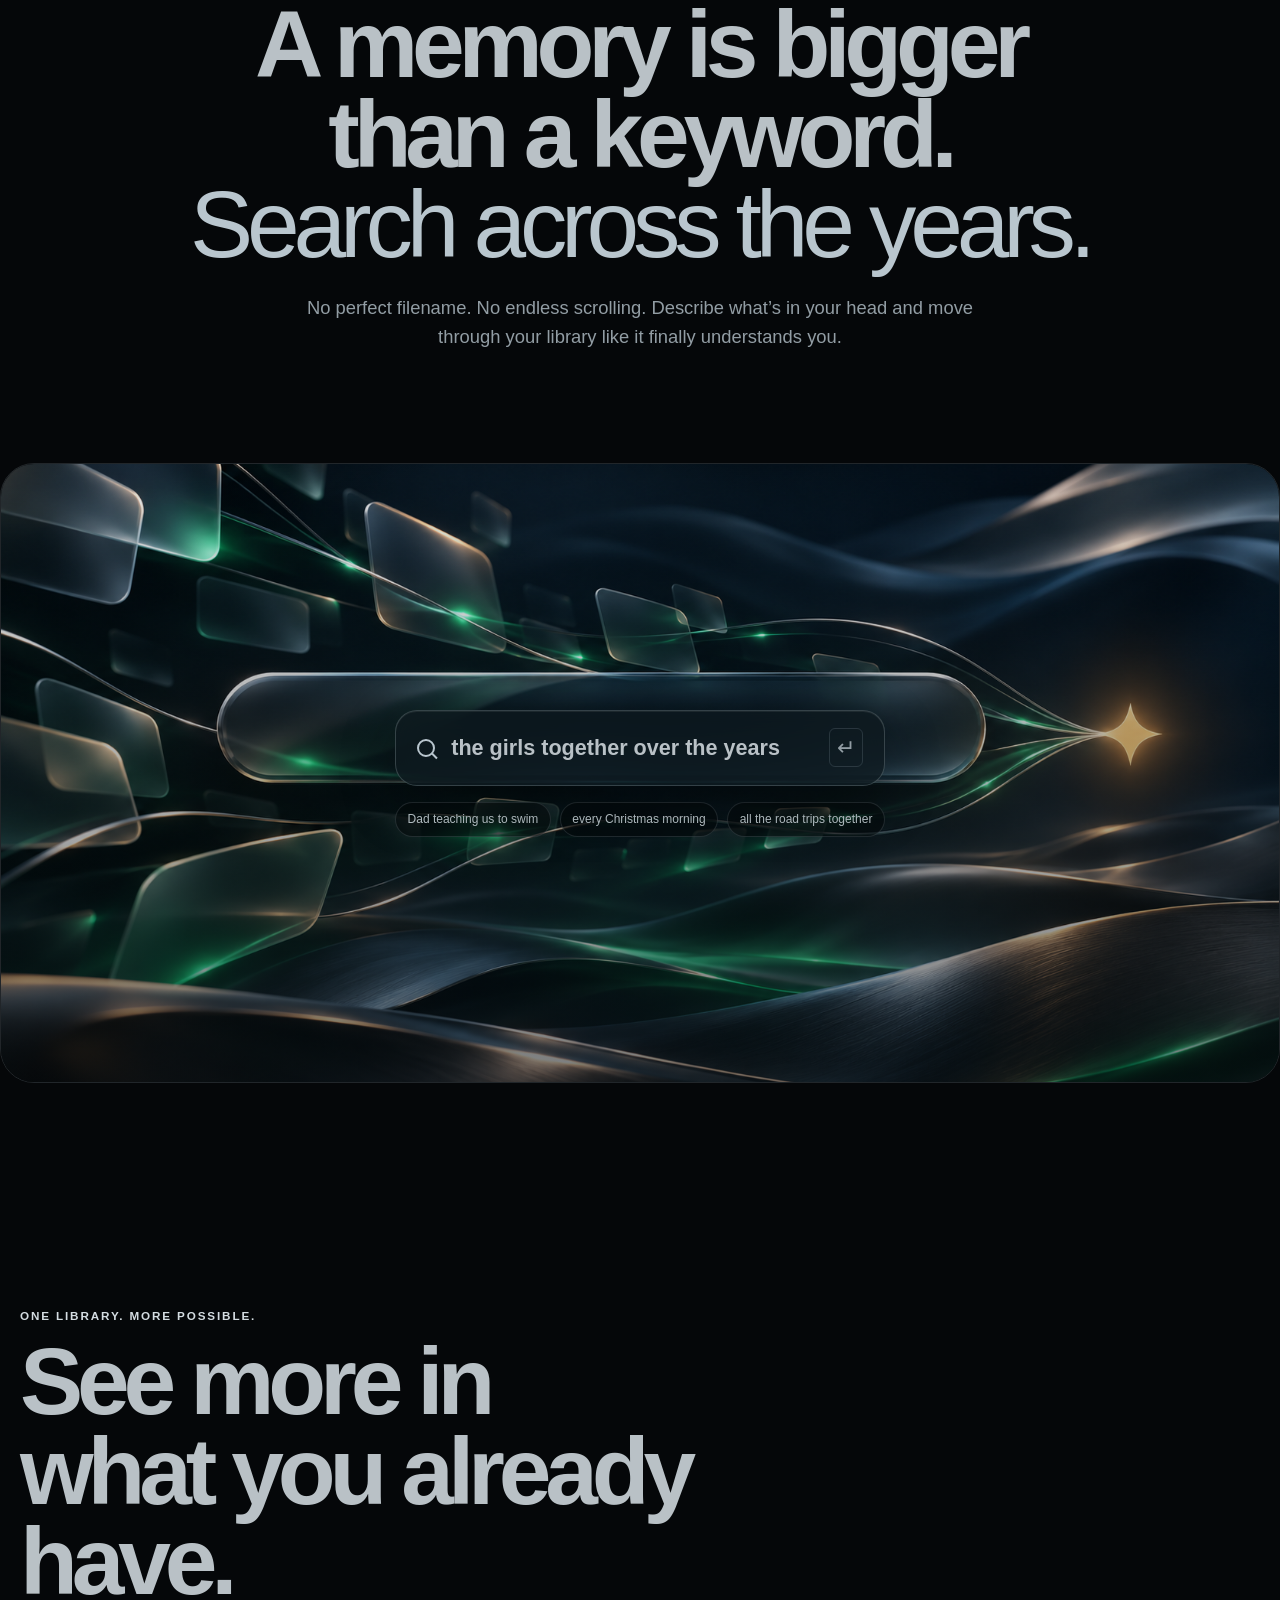
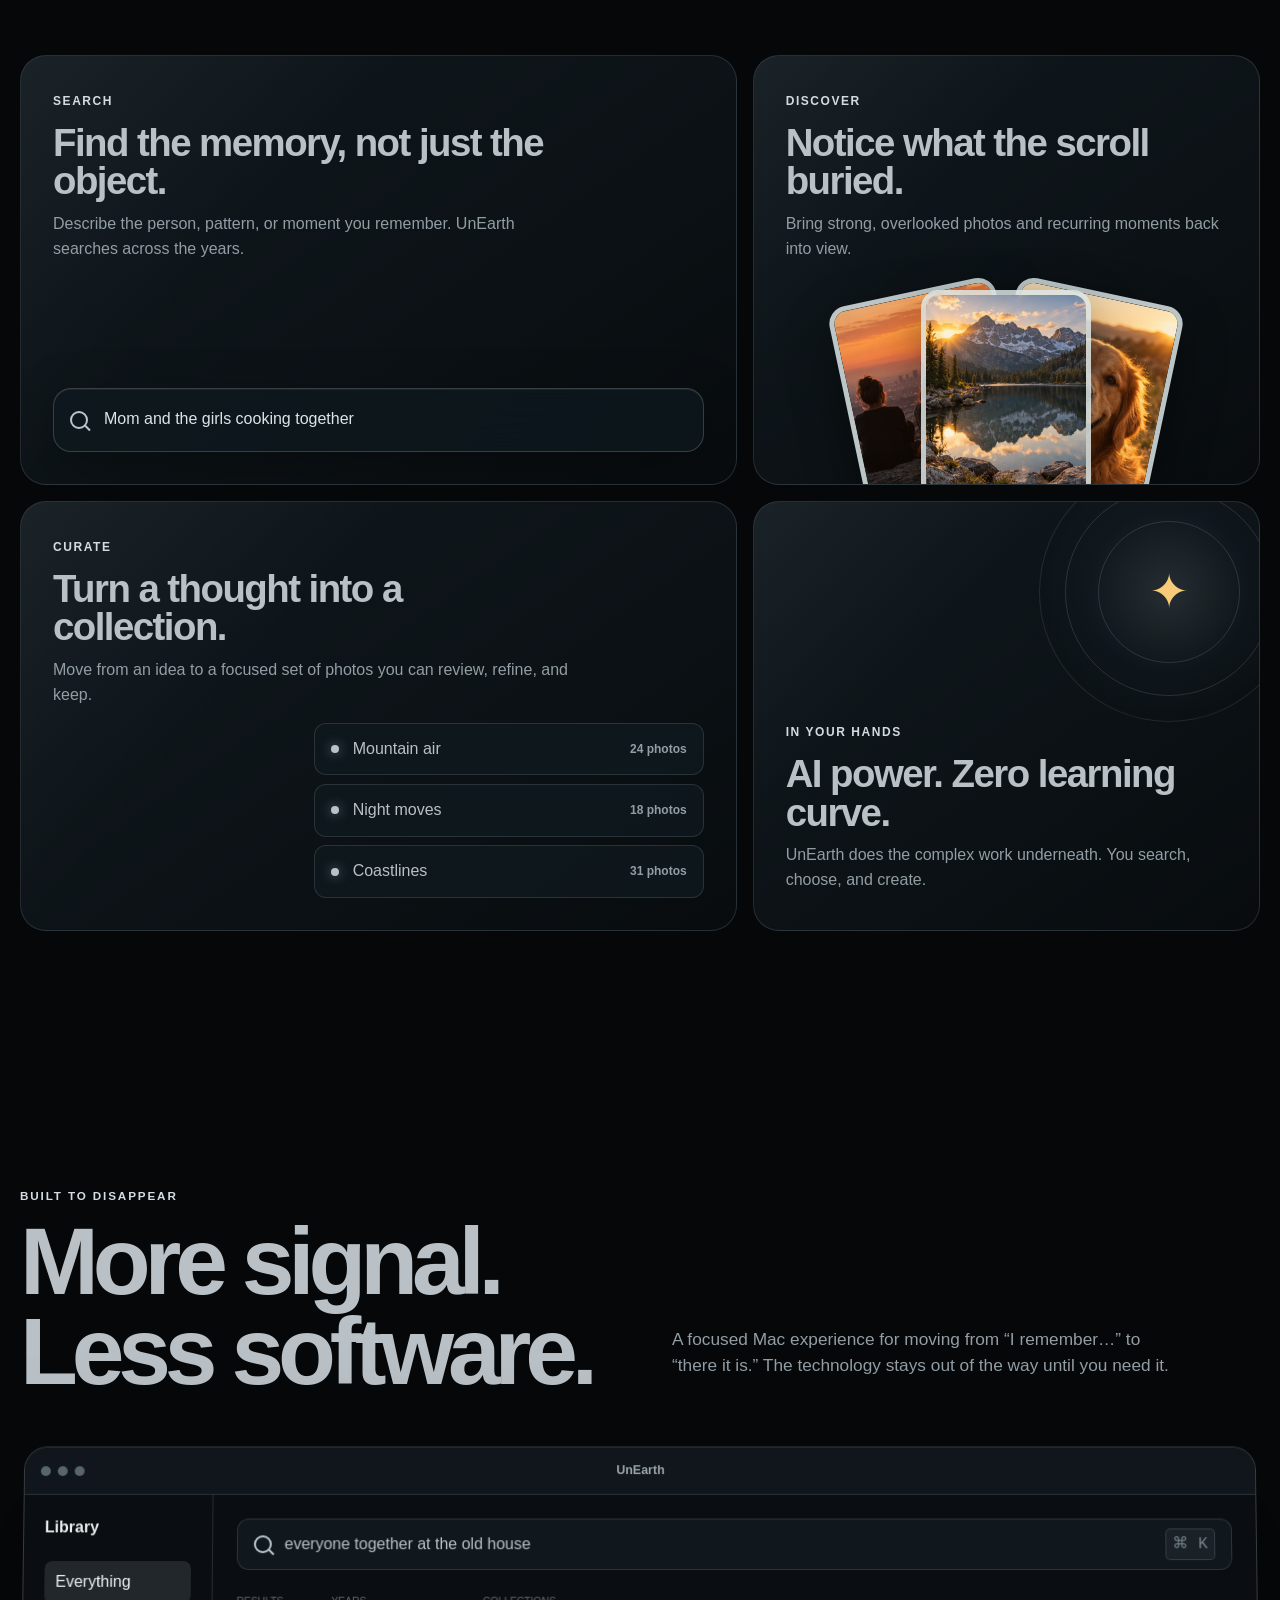
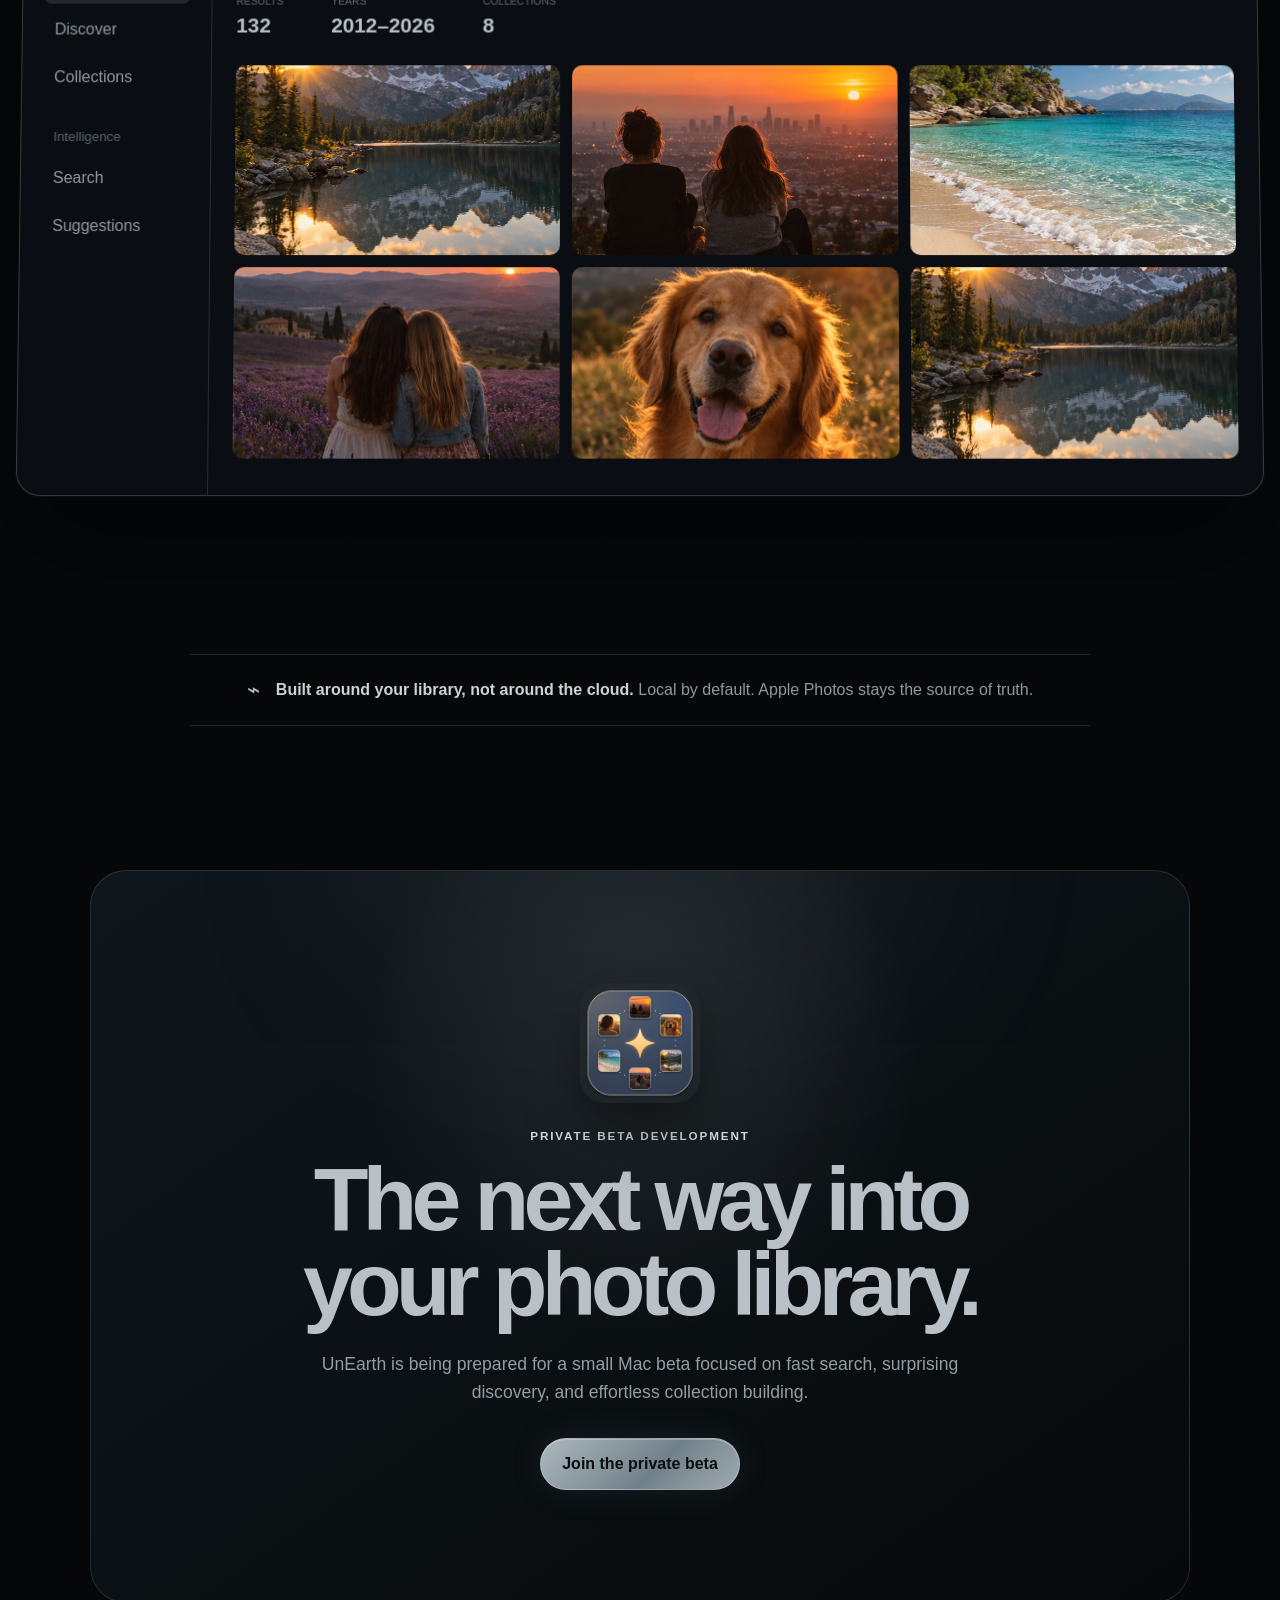
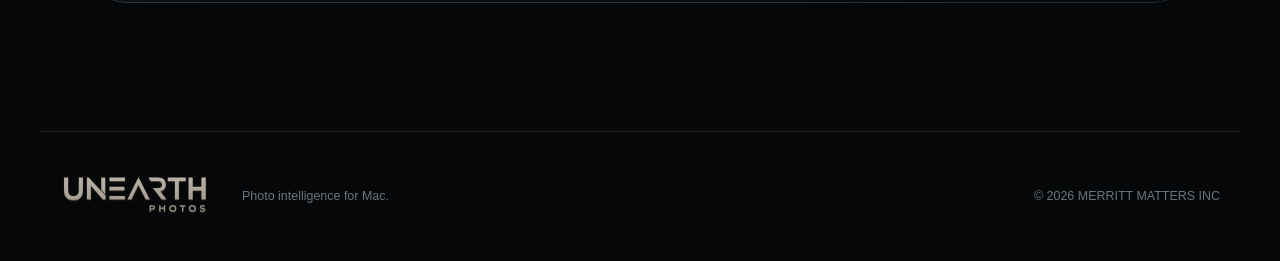
==== commit 5f991a3e: "Add embedded private beta signup" ====
--- a/website/index.html
+++ b/website/index.html
@@ -19,7 +19,7 @@
   </header>
   <main id="main">
     <section class="hero" id="top">
-      <div class="hero-copy"><div class="signal-pill"><span></span> Private beta for Apple silicon</div><h1>You remember the moment.<br><em>UnEarth finds the photos.</em></h1><p>Search for the people, traditions, and moments that shaped your life—even when all you remember is what they meant.</p><div class="hero-actions"><a class="button button-light" href="#beta">Join the private beta</a><a class="quiet-link" href="#power">See what it can do</a></div></div>
+      <div class="hero-copy"><div class="signal-pill"><span></span> Private beta for Apple silicon</div><h1>You remember the moment.<br><em>UnEarth finds the photos.</em></h1><p>Search for the people, traditions, and moments that shaped your life—even when all you remember is what they meant.</p><div class="hero-actions"><a class="button button-light" href="private-beta/">Join the private beta</a><a class="quiet-link" href="#power">See what it can do</a></div></div>
       <div class="hero-stage" aria-label="Illustration of UnEarth connecting photos with AI"><img src="assets/hero-intelligence-v2.png" alt="Floating photo tiles linked by emerald light on a dark flowing background"><div class="hero-search glass"><span class="search-symbol" aria-hidden="true"></span><span>the times Grandpa was laughing</span><span class="command-key" aria-hidden="true">↵</span></div><div class="result-chip glass"><i aria-hidden="true">✦</i> Moments found across the years</div></div>
     </section>
     <section class="statement" id="power"><p class="kicker">A new kind of access</p><h2>A memory is bigger<br>than a keyword.<br><span>Search across the years.</span></h2><p class="statement-copy">No perfect filename. No endless scrolling. Describe what’s in your head and move through your library like it finally understands you.</p></section>
@@ -36,7 +36,7 @@
       <div class="app-window"><div class="window-chrome"><span></span><span></span><span></span><b>UnEarth</b></div><div class="app-shell"><aside><strong>Library</strong><a class="active">Everything</a><a>Discover</a><a>Collections</a><small>Intelligence</small><a>Search</a><a>Suggestions</a></aside><div class="app-content"><div class="app-search"><span class="search-symbol"></span><span>everyone together at the old house</span><kbd>⌘ K</kbd></div><div class="app-meta"><div><small>RESULTS</small><strong>132</strong></div><div><small>YEARS</small><strong>2012–2026</strong></div><div><small>COLLECTIONS</small><strong>8</strong></div></div><div class="app-grid"><img src="assets/photo-mountains.png" alt="Synthetic mountain lake"><img src="assets/photo-city.png" alt="Synthetic city sunset"><img src="assets/photo-ocean.png" alt="Synthetic ocean scene"><img src="assets/photo-friends.png" alt="Synthetic friends in lavender"><img src="assets/photo-dog.png" alt="Synthetic golden retriever"><img src="assets/photo-mountains.png" alt="Synthetic mountain lake"></div></div></div></div>
     </section>
     <section class="trust-line"><span class="trust-icon" aria-hidden="true">⌁</span><p><strong>Built around your library, not around the cloud.</strong> Local by default. Apple Photos stays the source of truth.</p></section>
-    <section class="beta" id="beta"><div class="beta-glow" aria-hidden="true"></div><img src="assets/app-icon.png" width="120" height="120" alt="UnEarth app icon"><p class="kicker">Private beta development</p><h2>The next way into<br>your photo library.</h2><p>UnEarth is being prepared for a small Mac beta focused on fast search, surprising discovery, and effortless collection building.</p><a class="button button-light" href="mailto:hello@unearthphotos.app?subject=UnEarth%20private%20beta">Ask about the private beta</a></section>
+    <section class="beta" id="beta"><div class="beta-glow" aria-hidden="true"></div><img src="assets/app-icon.png" width="120" height="120" alt="UnEarth app icon"><p class="kicker">Private beta development</p><h2>The next way into<br>your photo library.</h2><p>UnEarth is being prepared for a small Mac beta focused on fast search, surprising discovery, and effortless collection building.</p><a class="button button-light" href="private-beta/">Join the private beta</a></section>
   </main>
   <footer><a class="footer-wordmark" href="#top"><img src="assets/unearth-photos-solid.svg" alt="UnEarth Photos"></a><p>Photo intelligence for Mac.</p><p>© <span id="year">2026</span> MERRITT MATTERS INC</p></footer>
   <script src="script.js"></script>
--- a/website/styles.css
+++ b/website/styles.css
@@ -1,12 +1,21 @@
-:root{--black:#050709;--panel:#0d1318;--navy:#132532;--emerald:#b7c3ca;--emerald-soft:#d4dce1;--silver:#b9c6ce;--gold:#f7cb78;--white:#f5f7f6;--muted:#929da4;--line:rgba(194,215,225,.15);--glass:rgba(15,25,31,.72);--sans:"Avenir Next","Helvetica Neue",Arial,sans-serif;--display:Futura,"Avenir Next","Century Gothic",sans-serif}
+:root{--black:#050709;--panel:#0d1318;--navy:#132532;--emerald:#b7c3ca;--emerald-soft:#d4dce1;--silver:#b9c6ce;--gold:#f7cb78;--white:#b9c1c6;--muted:#929da4;--line:rgba(194,215,225,.15);--glass:rgba(15,25,31,.72);--sans:"Avenir Next","Helvetica Neue",Arial,sans-serif;--display:Futura,"Avenir Next","Century Gothic",sans-serif}
 *{box-sizing:border-box}html{scroll-behavior:smooth;background:var(--black)}body{margin:0;overflow-x:hidden;color:var(--white);background:var(--black);font:16px/1.55 var(--sans)}img{display:block;max-width:100%}a{color:inherit}button,a{-webkit-tap-highlight-color:transparent}:focus-visible{outline:3px solid var(--emerald);outline-offset:4px;border-radius:6px}.skip-link{position:fixed;z-index:100;left:1rem;top:-5rem;padding:.75rem 1rem;color:#07110e;background:var(--emerald-soft)}.skip-link:focus{top:1rem}.sr-only{position:absolute;width:1px;height:1px;margin:-1px;overflow:hidden;clip:rect(0,0,0,0);white-space:nowrap}.ambient{position:fixed;z-index:-1;pointer-events:none;border-radius:50%;filter:blur(100px);opacity:.2}.ambient-one{width:36rem;height:36rem;top:8rem;left:-20rem;background:#394d5b}.ambient-two{width:38rem;height:38rem;top:55rem;right:-24rem;background:#234c68}
-.site-header{position:absolute;z-index:20;top:1.3rem;left:50%;transform:translateX(-50%);width:min(520px,calc(100% - 2rem));min-height:118px;display:flex;align-items:center;justify-content:center;padding:1rem 2rem;border:1px solid rgba(255,255,255,.1);border-radius:999px;background:rgba(8,11,13,.78);box-shadow:0 18px 65px rgba(0,0,0,.35);backdrop-filter:blur(20px)}.wordmark{width:min(340px,80%)}.wordmark img{width:100%;height:auto}.site-nav{grid-column:2/4;justify-self:end;display:flex;align-items:center;gap:1.5rem}.site-nav a{color:#bdc5ca;text-decoration:none;font-size:.87rem;font-weight:650}.site-nav a:hover{color:#fff}.site-nav .nav-cta{padding:.62rem 1rem;color:#05100c;background:var(--emerald-soft);border-radius:999px}.menu-button{display:none}
-.hero{position:relative;min-height:1040px;padding:12rem 1.25rem 6rem;text-align:center}.hero::before{content:"";position:absolute;z-index:-1;inset:0 0 auto;height:780px;background:radial-gradient(circle at 50% 35%,rgba(47,64,77,.30),transparent 47%),linear-gradient(180deg,#050709 0%,rgba(5,7,9,.5) 75%,#050709 100%)}.hero-copy{max-width:1220px;margin:auto}.signal-pill{display:inline-flex;align-items:center;gap:.6rem;padding:.48rem .8rem;border:1px solid rgba(190,204,212,.30);border-radius:999px;color:#e4e9ec;background:rgba(49,63,74,.45);font-size:.78rem;font-weight:700}.signal-pill span{width:7px;height:7px;border-radius:50%;background:var(--emerald);box-shadow:0 0 15px var(--emerald)}h1,h2,h3,p{margin-top:0}h1,h2,h3,.button,.signal-pill,.kicker{font-family:var(--display)}h1{margin:1.8rem auto 1.4rem;max-width:1200px;font-size:clamp(3.4rem,6.8vw,6.8rem);line-height:.94;letter-spacing:-.055em;font-weight:600;text-wrap:balance}h1 em{font-family:var(--display);font-style:normal;font-weight:500;letter-spacing:-.045em;color:transparent;background:linear-gradient(110deg,#fff 12%,#a8bbc6 42%,#82939d 72%,#d8e7e5);-webkit-background-clip:text;background-clip:text}.hero-copy>p{max-width:700px;margin:auto;color:#aeb8be;font-size:clamp(1.05rem,1.8vw,1.3rem)}.hero-actions{display:flex;align-items:center;justify-content:center;gap:1.4rem;margin-top:2rem}.button{display:inline-flex;min-height:52px;align-items:center;justify-content:center;padding:.8rem 1.35rem;border-radius:999px;text-decoration:none;font-weight:760}.button-light{color:#07100d;background:linear-gradient(110deg,#fff,#dce3e6);box-shadow:0 0 35px rgba(180,194,202,.14)}.quiet-link{color:#d4dadd;font-weight:680;text-underline-offset:.35rem}.hero-stage{position:relative;max-width:1200px;height:610px;margin:4rem auto 0;overflow:hidden;border:1px solid rgba(146,163,174,.18);border-radius:34px;background:#071015;box-shadow:0 50px 120px rgba(0,0,0,.55),0 0 70px rgba(166,181,191,.08)}.hero-stage::after{content:"";position:absolute;inset:0;background:linear-gradient(180deg,rgba(4,7,9,.05),rgba(4,7,9,.35));pointer-events:none}.hero-stage>img{width:100%;height:100%;object-fit:cover}.glass{border:1px solid rgba(214,232,232,.2);background:var(--glass);box-shadow:inset 0 1px 0 rgba(255,255,255,.07),0 18px 55px rgba(0,0,0,.3);backdrop-filter:blur(20px)}.hero-search{position:absolute;z-index:3;left:50%;bottom:3rem;transform:translateX(-50%);width:min(620px,calc(100% - 3rem));min-height:66px;display:flex;align-items:center;gap:.9rem;padding:.85rem 1.1rem;border-radius:18px;text-align:left;font-weight:650}.search-symbol{position:relative;display:inline-block;flex:0 0 auto;width:18px;height:18px;border:2px solid var(--silver);border-radius:50%}.search-symbol::after{content:"";position:absolute;width:7px;height:2px;right:-5px;bottom:-2px;transform:rotate(45deg);background:var(--silver)}.command-key{margin-left:auto;padding:.12rem .42rem;border:1px solid var(--line);border-radius:6px;color:var(--muted)}.result-chip{position:absolute;z-index:3;right:2.5rem;top:2.5rem;padding:.6rem .85rem;border-radius:999px;color:#dfe8e7;font-size:.78rem;font-weight:700}.result-chip i{color:var(--gold);font-style:normal}
+.site-header{position:absolute;z-index:20;top:1.5rem;left:50%;transform:translateX(-50%);width:min(1000px,calc(100% - 2rem));min-height:210px;display:flex;align-items:center;justify-content:center;padding:1.5rem 3rem;background:radial-gradient(ellipse at center,rgba(30,38,44,.36),transparent 70%)}.wordmark{width:min(720px,90%)}.wordmark img{width:100%;height:auto}.site-nav{grid-column:2/4;justify-self:end;display:flex;align-items:center;gap:1.5rem}.site-nav a{color:#bdc5ca;text-decoration:none;font-size:.87rem;font-weight:650}.site-nav a:hover{color:#c9d0d4}.site-nav .nav-cta{padding:.62rem 1rem;color:#05100c;background:var(--emerald-soft);border-radius:999px}.menu-button{display:none}
+.hero{position:relative;min-height:1040px;padding:16rem 1.25rem 6rem;text-align:center}.hero::before{content:"";position:absolute;z-index:-1;inset:0 0 auto;height:780px;background:radial-gradient(circle at 50% 35%,rgba(47,64,77,.30),transparent 47%),linear-gradient(180deg,#050709 0%,rgba(5,7,9,.5) 75%,#050709 100%)}.hero-copy{max-width:1220px;margin:auto}.signal-pill{display:inline-flex;align-items:center;gap:.6rem;padding:.48rem .8rem;border:1px solid rgba(190,204,212,.30);border-radius:999px;color:#b9c3c9;background:rgba(32,42,49,.48);font-size:.78rem;font-weight:700}.signal-pill span{width:7px;height:7px;border-radius:50%;background:var(--emerald);box-shadow:0 0 15px var(--emerald)}h1,h2,h3,p{margin-top:0}h1,h2,h3,.button,.signal-pill,.kicker{font-family:var(--display)}h1{margin:1.8rem auto 1.4rem;color:#aeb8be;max-width:1200px;font-size:clamp(3.4rem,6.8vw,6.8rem);line-height:.94;letter-spacing:-.055em;font-weight:600;text-wrap:balance}h1 em{font-family:var(--display);font-style:normal;font-weight:500;letter-spacing:-.045em;color:transparent;background:linear-gradient(110deg,#d1d6d9 12%,#9ca8af 42%,#687983 72%,#b6c0c5);-webkit-background-clip:text;background-clip:text}.hero-copy>p{max-width:700px;margin:auto;color:#aeb8be;font-size:clamp(1.05rem,1.8vw,1.3rem)}.hero-actions{display:flex;align-items:center;justify-content:center;gap:1.4rem;margin-top:2rem}.button{display:inline-flex;min-height:52px;align-items:center;justify-content:center;padding:.8rem 1.35rem;border-radius:999px;text-decoration:none;font-weight:760}.button-light{color:#090d10;background:linear-gradient(135deg,#aeb8be,#71818a 58%,#a0abb1);border:1px solid rgba(213,220,224,.35);box-shadow:inset 0 1px 0 rgba(255,255,255,.26),0 0 35px rgba(135,151,160,.12)}.quiet-link{color:#d4dadd;font-weight:680;text-underline-offset:.35rem}.hero-stage{position:relative;max-width:1200px;height:610px;margin:4rem auto 0;overflow:hidden;border:1px solid rgba(146,163,174,.18);border-radius:34px;background:#071015;box-shadow:0 50px 120px rgba(0,0,0,.55),0 0 70px rgba(166,181,191,.08)}.hero-stage::after{content:"";position:absolute;inset:0;background:linear-gradient(180deg,rgba(4,7,9,.05),rgba(4,7,9,.35));pointer-events:none}.hero-stage>img{width:100%;height:100%;object-fit:cover}.glass{border:1px solid rgba(214,232,232,.2);background:var(--glass);box-shadow:inset 0 1px 0 rgba(255,255,255,.07),0 18px 55px rgba(0,0,0,.3);backdrop-filter:blur(20px)}.hero-search{position:absolute;z-index:3;left:50%;bottom:3rem;transform:translateX(-50%);width:min(620px,calc(100% - 3rem));min-height:66px;display:flex;align-items:center;gap:.9rem;padding:.85rem 1.1rem;border-radius:18px;text-align:left;font-weight:650}.search-symbol{position:relative;display:inline-block;flex:0 0 auto;width:18px;height:18px;border:2px solid var(--silver);border-radius:50%}.search-symbol::after{content:"";position:absolute;width:7px;height:2px;right:-5px;bottom:-2px;transform:rotate(45deg);background:var(--silver)}.command-key{margin-left:auto;padding:.12rem .42rem;border:1px solid var(--line);border-radius:6px;color:var(--muted)}.result-chip{position:absolute;z-index:3;right:2.5rem;top:2.5rem;padding:.6rem .85rem;border-radius:999px;color:#dfe8e7;font-size:.78rem;font-weight:700}.result-chip i{color:var(--gold);font-style:normal}
 .statement{max-width:1100px;margin:auto;padding:9rem 1.25rem 5rem;text-align:center}.kicker{color:var(--emerald-soft);text-transform:uppercase;letter-spacing:.16em;font-size:.73rem;font-weight:800}.statement h2,.section-heading h2,.reveal-copy h2,.beta h2{margin-bottom:1.5rem;font-size:clamp(3.5rem,7.4vw,7.4rem);line-height:.95;letter-spacing:-.065em}.statement h2 span{font-family:var(--display);font-weight:500;color:var(--silver)}.statement-copy{max-width:700px;margin:auto;color:var(--muted);font-size:1.15rem}
 .search-experience{position:relative;max-width:1280px;height:620px;margin:2rem auto 9rem;overflow:hidden;border:1px solid var(--line);border-radius:34px}.flow-art{width:100%;height:100%;object-fit:cover}.search-experience::after{content:"";position:absolute;inset:0;background:linear-gradient(180deg,rgba(3,6,8,.1),rgba(3,6,8,.52))}.search-overlay{position:absolute;z-index:2;inset:0;display:grid;place-content:center;width:min(740px,calc(100% - 2rem));margin:auto}.search-bar{min-height:76px;display:flex;align-items:center;gap:1rem;padding:1rem 1.3rem;border-radius:22px;font-size:clamp(1rem,2vw,1.35rem)}.query-row{display:flex;justify-content:center;flex-wrap:wrap;gap:.6rem;margin-top:1rem}.query-row span{padding:.45rem .7rem;color:#bdc8cd;background:rgba(5,10,12,.58);border:1px solid var(--line);border-radius:999px;font-size:.75rem}
 .possibilities{max-width:1280px;margin:auto;padding:5rem 1.25rem 9rem}.section-heading{margin-bottom:3rem}.section-heading h2{max-width:800px;margin-bottom:0}.bento-grid{display:grid;grid-template-columns:repeat(12,1fr);gap:1rem}.bento{position:relative;min-height:430px;overflow:hidden;padding:2rem;border:1px solid var(--line);border-radius:26px;background:linear-gradient(145deg,rgba(18,27,33,.95),rgba(8,12,15,.98))}.bento::before{content:"";position:absolute;inset:0;background:linear-gradient(130deg,rgba(255,255,255,.04),transparent 35%);pointer-events:none}.bento-search,.bento-collect{grid-column:span 7}.bento-discover,.bento-control{grid-column:span 5}.bento-copy{position:relative;z-index:2;max-width:520px}.bento-copy>span{color:var(--emerald-soft);font-size:.75rem;font-weight:780;text-transform:uppercase;letter-spacing:.13em}.bento h3{margin:.7rem 0;font-size:clamp(1.75rem,3vw,3rem);line-height:1;letter-spacing:-.04em}.bento p{color:var(--muted)}.mini-search{position:absolute;left:2rem;right:2rem;bottom:2rem;min-height:64px;display:flex;align-items:center;gap:1rem;padding:1rem;border-radius:18px;color:#dce5e6}.photo-fan{position:absolute;left:50%;bottom:-3.2rem;width:320px;height:245px;transform:translateX(-50%)}.photo-fan img{position:absolute;width:170px;height:210px;object-fit:cover;border:5px solid rgba(219,229,229,.85);border-radius:18px;box-shadow:0 20px 50px rgba(0,0,0,.45)}.photo-fan img:nth-child(1){left:0;transform:rotate(-12deg)}.photo-fan img:nth-child(2){left:75px;z-index:2}.photo-fan img:nth-child(3){right:0;transform:rotate(12deg)}.collection-stack{position:absolute;right:2rem;bottom:2rem;width:min(390px,calc(100% - 4rem))}.collection-stack div{display:grid;grid-template-columns:10px 1fr auto;align-items:center;gap:.75rem;margin-top:.55rem;padding:.8rem 1rem;border:1px solid var(--line);border-radius:12px;background:rgba(16,26,31,.8)}.collection-stack i{width:8px;height:8px;border-radius:50%;background:var(--emerald);box-shadow:0 0 12px rgba(185,198,207,.55)}.collection-stack b{color:var(--muted);font-size:.75rem}.power-orb{position:absolute;width:260px;height:260px;right:-40px;top:-40px;display:grid;place-items:center;border-radius:50%;background:radial-gradient(circle,rgba(170,184,193,.16),rgba(37,50,61,.12) 45%,transparent 70%);border:1px solid rgba(190,204,212,.12)}.power-orb::before,.power-orb::after{content:"";position:absolute;border:1px solid rgba(190,204,212,.16);border-radius:50%}.power-orb::before{inset:25px}.power-orb::after{inset:58px}.power-orb span{color:var(--gold);font-size:3rem}.bento-control .bento-copy{position:absolute;left:2rem;right:2rem;bottom:1.3rem}
 .product-reveal{max-width:1280px;margin:auto;padding:7rem 1.25rem 10rem}.reveal-copy{display:grid;grid-template-columns:1fr 1fr;gap:4rem;align-items:end;margin-bottom:3rem}.reveal-copy h2{margin:0}.reveal-copy>p{max-width:500px;color:var(--muted);font-size:1.08rem}.app-window{overflow:hidden;border:1px solid rgba(203,225,228,.22);border-radius:24px;background:#0a0e12;box-shadow:0 45px 120px rgba(0,0,0,.55);transform:perspective(1600px) rotateX(2deg)}.window-chrome{height:48px;display:flex;align-items:center;gap:7px;padding:0 1rem;border-bottom:1px solid var(--line);background:#10161b}.window-chrome span{width:10px;height:10px;border-radius:50%;background:#59656c}.window-chrome b{margin:auto;transform:translateX(-25px);font-size:.78rem;color:#9ba6ac}.app-shell{display:grid;grid-template-columns:190px 1fr;min-height:600px}.app-shell aside{display:flex;flex-direction:column;gap:.35rem;padding:1.3rem;border-right:1px solid var(--line);color:#8f9aa0}.app-shell aside strong{margin-bottom:1rem;color:#e9eded}.app-shell aside a{padding:.55rem .7rem;border-radius:8px}.app-shell aside .active{color:#eef2f3;background:rgba(172,187,196,.14)}.app-shell aside small{margin:1.4rem .7rem .3rem;color:#58666d}.app-content{padding:1.5rem}.app-search{height:52px;display:flex;align-items:center;gap:.8rem;padding:0 1rem;border:1px solid var(--line);border-radius:12px;background:#11181d}.app-search kbd{margin-left:auto;color:#75838a;background:#1a2227;border:1px solid var(--line);border-radius:5px;padding:.15rem .4rem}.app-meta{display:flex;gap:3rem;padding:1.5rem 0}.app-meta div{display:flex;flex-direction:column}.app-meta small{color:#5d6b72;font-size:.65rem}.app-meta strong{font-size:1.3rem}.app-grid{display:grid;grid-template-columns:repeat(3,1fr);gap:.75rem}.app-grid img{width:100%;height:190px;object-fit:cover;border-radius:10px}
 .trust-line{max-width:900px;margin:0 auto 9rem;display:flex;align-items:center;justify-content:center;gap:1rem;padding:1.1rem 1.4rem;color:#8e9aa0;border-top:1px solid var(--line);border-bottom:1px solid var(--line);text-align:center}.trust-line p{margin:0}.trust-line strong{color:#cbd3d6}.trust-icon{color:var(--emerald);font-size:1.4rem}.beta{position:relative;max-width:1100px;margin:0 auto 8rem;overflow:hidden;padding:7rem 1.25rem;text-align:center;border:1px solid var(--line);border-radius:36px;background:radial-gradient(circle at 50% 25%,rgba(184,197,205,.12),transparent 36%),linear-gradient(145deg,#10171c,#06090b)}.beta-glow{position:absolute;width:500px;height:180px;left:50%;top:-100px;transform:translateX(-50%);background:var(--emerald);filter:blur(120px);opacity:.13}.beta img{position:relative;margin:0 auto 1.5rem;border-radius:25px;box-shadow:0 25px 55px rgba(0,0,0,.45)}.beta h2{font-size:clamp(3.5rem,7vw,6.5rem)}.beta>p:not(.kicker){max-width:650px;margin:0 auto 2rem;color:var(--muted);font-size:1.1rem}footer{max-width:1200px;margin:auto;padding:2.5rem 1.25rem;display:flex;align-items:center;gap:2rem;border-top:1px solid var(--line);color:#69767c;font-size:.78rem}.footer-wordmark{width:150px}.footer-wordmark img{width:100%}footer p{margin:0}footer p:last-child{margin-left:auto}
 @media(max-width:900px){.hero{min-height:auto}.hero-stage{height:520px}.bento-search,.bento-discover,.bento-collect,.bento-control{grid-column:span 12}.reveal-copy{grid-template-columns:1fr;gap:1rem}.app-shell{grid-template-columns:140px 1fr}.app-grid{grid-template-columns:repeat(2,1fr)}}
-@media(max-width:680px){.site-header{width:calc(100vw - 2rem);min-height:100px;padding:1rem}.wordmark{width:min(270px,78vw)}.menu-button{display:grid;place-content:center;gap:6px;width:44px;height:44px;border:0;background:transparent}.menu-button span:not(.sr-only){display:block;width:22px;height:2px;background:#dce4e6}.site-nav{display:none;position:absolute;top:66px;left:0;right:0;grid-column:auto;flex-direction:column;align-items:stretch;gap:.3rem;padding:1rem;background:rgba(8,11,13,.96);border:1px solid var(--line);border-radius:18px}.site-nav.open{display:flex}.site-nav a{padding:.7rem}.site-nav .nav-cta{text-align:center}.hero{width:100vw;padding:10.5rem 1rem 6rem}.hero-copy>p{max-width:330px;font-size:1rem}.hero h1{font-size:clamp(2.55rem,10vw,3.25rem);line-height:1}.hero-actions{flex-direction:column}.hero-stage{height:470px;margin-top:3rem;border-radius:24px}.hero-stage>img{object-position:63% center}.hero-search{bottom:1rem;font-size:.8rem}.result-chip{top:1rem;right:1rem;max-width:75%;white-space:nowrap;overflow:hidden;text-overflow:ellipsis}.statement{padding-top:6rem}.statement h2,.section-heading h2,.reveal-copy h2,.beta h2{font-size:clamp(3.2rem,15vw,4.6rem)}.search-experience{height:500px;margin-bottom:5rem;border-radius:24px}.flow-art{object-position:62% center}.query-row span:nth-child(n+3){display:none}.section-heading{display:block}.bento{min-height:400px;padding:1.4rem}.mini-search{left:1.4rem;right:1.4rem;bottom:1.4rem}.collection-stack{left:1.4rem;right:1.4rem;bottom:1.4rem;width:auto}.bento-control .bento-copy{left:1.4rem;right:1.4rem}.product-reveal{overflow:hidden;padding-top:4rem}.app-window{width:780px;transform:perspective(1600px) rotateX(2deg) translateX(-12%)}.trust-line{margin-left:1rem;margin-right:1rem}.beta{margin-left:1rem;margin-right:1rem;padding:5rem 1rem}footer{align-items:flex-start;flex-direction:column;gap:.6rem}footer p:last-child{margin-left:0}}
+@media(max-width:680px){.site-header{width:100vw;min-height:145px;top:.6rem;padding:1rem}.wordmark{width:min(390px,88vw)}.menu-button{display:grid;place-content:center;gap:6px;width:44px;height:44px;border:0;background:transparent}.menu-button span:not(.sr-only){display:block;width:22px;height:2px;background:#dce4e6}.site-nav{display:none;position:absolute;top:66px;left:0;right:0;grid-column:auto;flex-direction:column;align-items:stretch;gap:.3rem;padding:1rem;background:rgba(8,11,13,.96);border:1px solid var(--line);border-radius:18px}.site-nav.open{display:flex}.site-nav a{padding:.7rem}.site-nav .nav-cta{text-align:center}.hero{width:100vw;padding:12.5rem 1rem 6rem}.hero-copy>p{max-width:330px;font-size:1rem}.hero h1{font-size:clamp(2.55rem,10vw,3.25rem);line-height:1}.hero-actions{flex-direction:column}.hero-stage{height:470px;margin-top:3rem;border-radius:24px}.hero-stage>img{object-position:63% center}.hero-search{bottom:1rem;font-size:.8rem}.result-chip{top:1rem;right:1rem;max-width:75%;white-space:nowrap;overflow:hidden;text-overflow:ellipsis}.statement{padding-top:6rem}.statement h2,.section-heading h2,.reveal-copy h2,.beta h2{font-size:clamp(3.2rem,15vw,4.6rem)}.search-experience{height:500px;margin-bottom:5rem;border-radius:24px}.flow-art{object-position:62% center}.query-row span:nth-child(n+3){display:none}.section-heading{display:block}.bento{min-height:400px;padding:1.4rem}.mini-search{left:1.4rem;right:1.4rem;bottom:1.4rem}.collection-stack{left:1.4rem;right:1.4rem;bottom:1.4rem;width:auto}.bento-control .bento-copy{left:1.4rem;right:1.4rem}.product-reveal{overflow:hidden;padding-top:4rem}.app-window{width:780px;transform:perspective(1600px) rotateX(2deg) translateX(-12%)}.trust-line{margin-left:1rem;margin-right:1rem}.beta{margin-left:1rem;margin-right:1rem;padding:5rem 1rem}footer{align-items:flex-start;flex-direction:column;gap:.6rem}footer p:last-child{margin-left:0}}
 @media(prefers-reduced-motion:reduce){html{scroll-behavior:auto}*,*::before,*::after{animation-duration:.01ms!important;transition-duration:.01ms!important}}@media(prefers-contrast:more){:root{--muted:#bac2c6;--line:rgba(255,255,255,.35)}.glass{background:#10171c}.button-light{outline:2px solid #fff}}
+
+/* Private beta */
+.beta-page{min-height:100vh;background:radial-gradient(circle at 50% 8%,rgba(45,59,70,.28),transparent 34%),var(--black)}
+.beta-page .site-header{position:relative;top:auto;left:auto;transform:none;margin:1rem auto 0}
+.beta-page-main{max-width:1100px;margin:0 auto;padding:2rem 1.25rem 7rem;text-align:center}
+.beta-intro{max-width:780px;margin:0 auto 2.5rem}.beta-intro h1{font-size:clamp(3.2rem,7vw,6.6rem);margin:1.2rem auto;color:#aeb8be}.beta-intro p{max-width:650px;margin:0 auto;color:var(--muted);font-size:1.12rem}
+.form-shell{overflow:hidden;border:1px solid var(--line);border-radius:30px;background:linear-gradient(145deg,rgba(18,27,33,.96),rgba(7,10,12,.99));box-shadow:0 40px 100px rgba(0,0,0,.5),0 0 55px rgba(165,180,190,.06)}
+.form-shell iframe{display:block;width:100%;height:1160px;border:0;background:#f0ebf8}.form-fallback{margin:1.2rem 0 0;color:var(--muted);font-size:.9rem}.form-fallback a{color:var(--silver);text-underline-offset:.25rem}.back-link{display:inline-block;margin-bottom:1.5rem;color:#9da8ae;text-decoration:none}.back-link:hover{color:#c6cdd1}
+@media(max-width:680px){.beta-page .site-header{min-height:135px}.beta-page-main{padding-top:1rem}.beta-intro h1{font-size:clamp(2.8rem,13vw,4rem)}.form-shell{margin:0 -.35rem;border-radius:22px}.form-shell iframe{height:1220px}}
